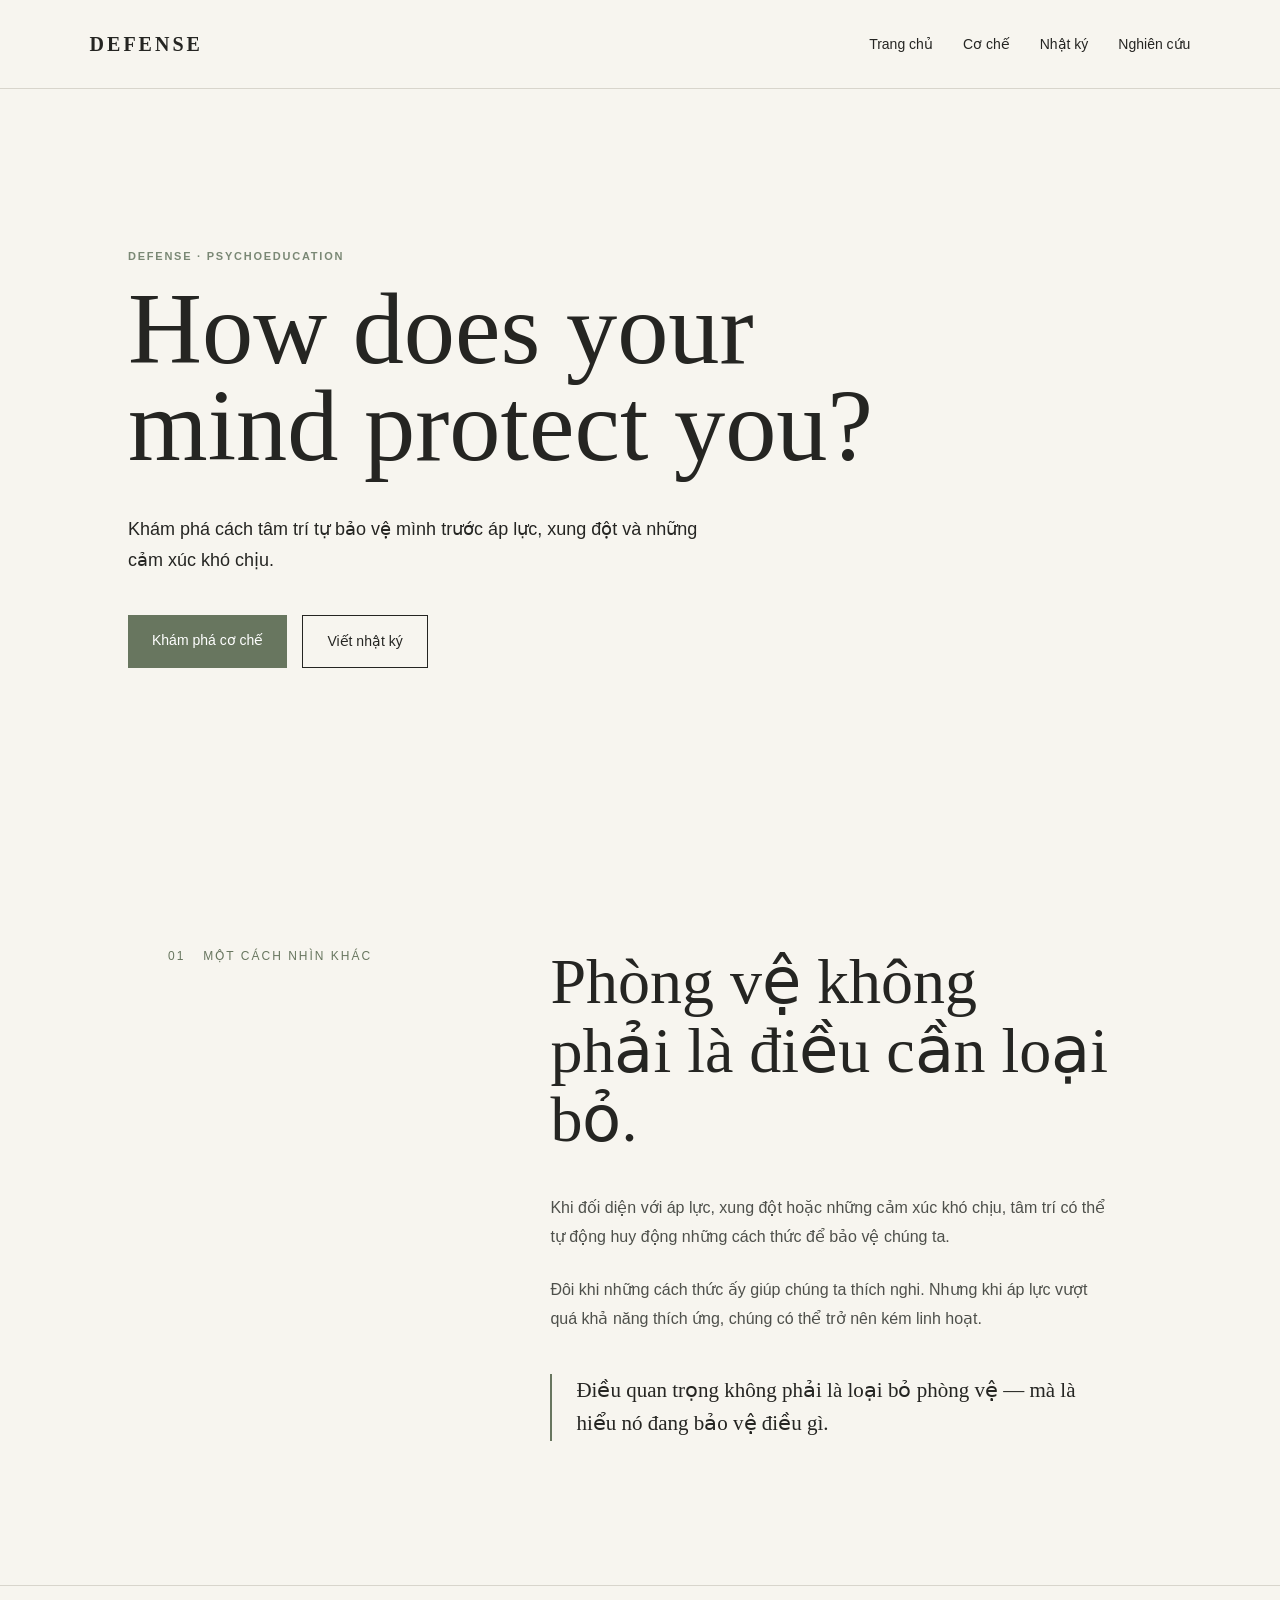
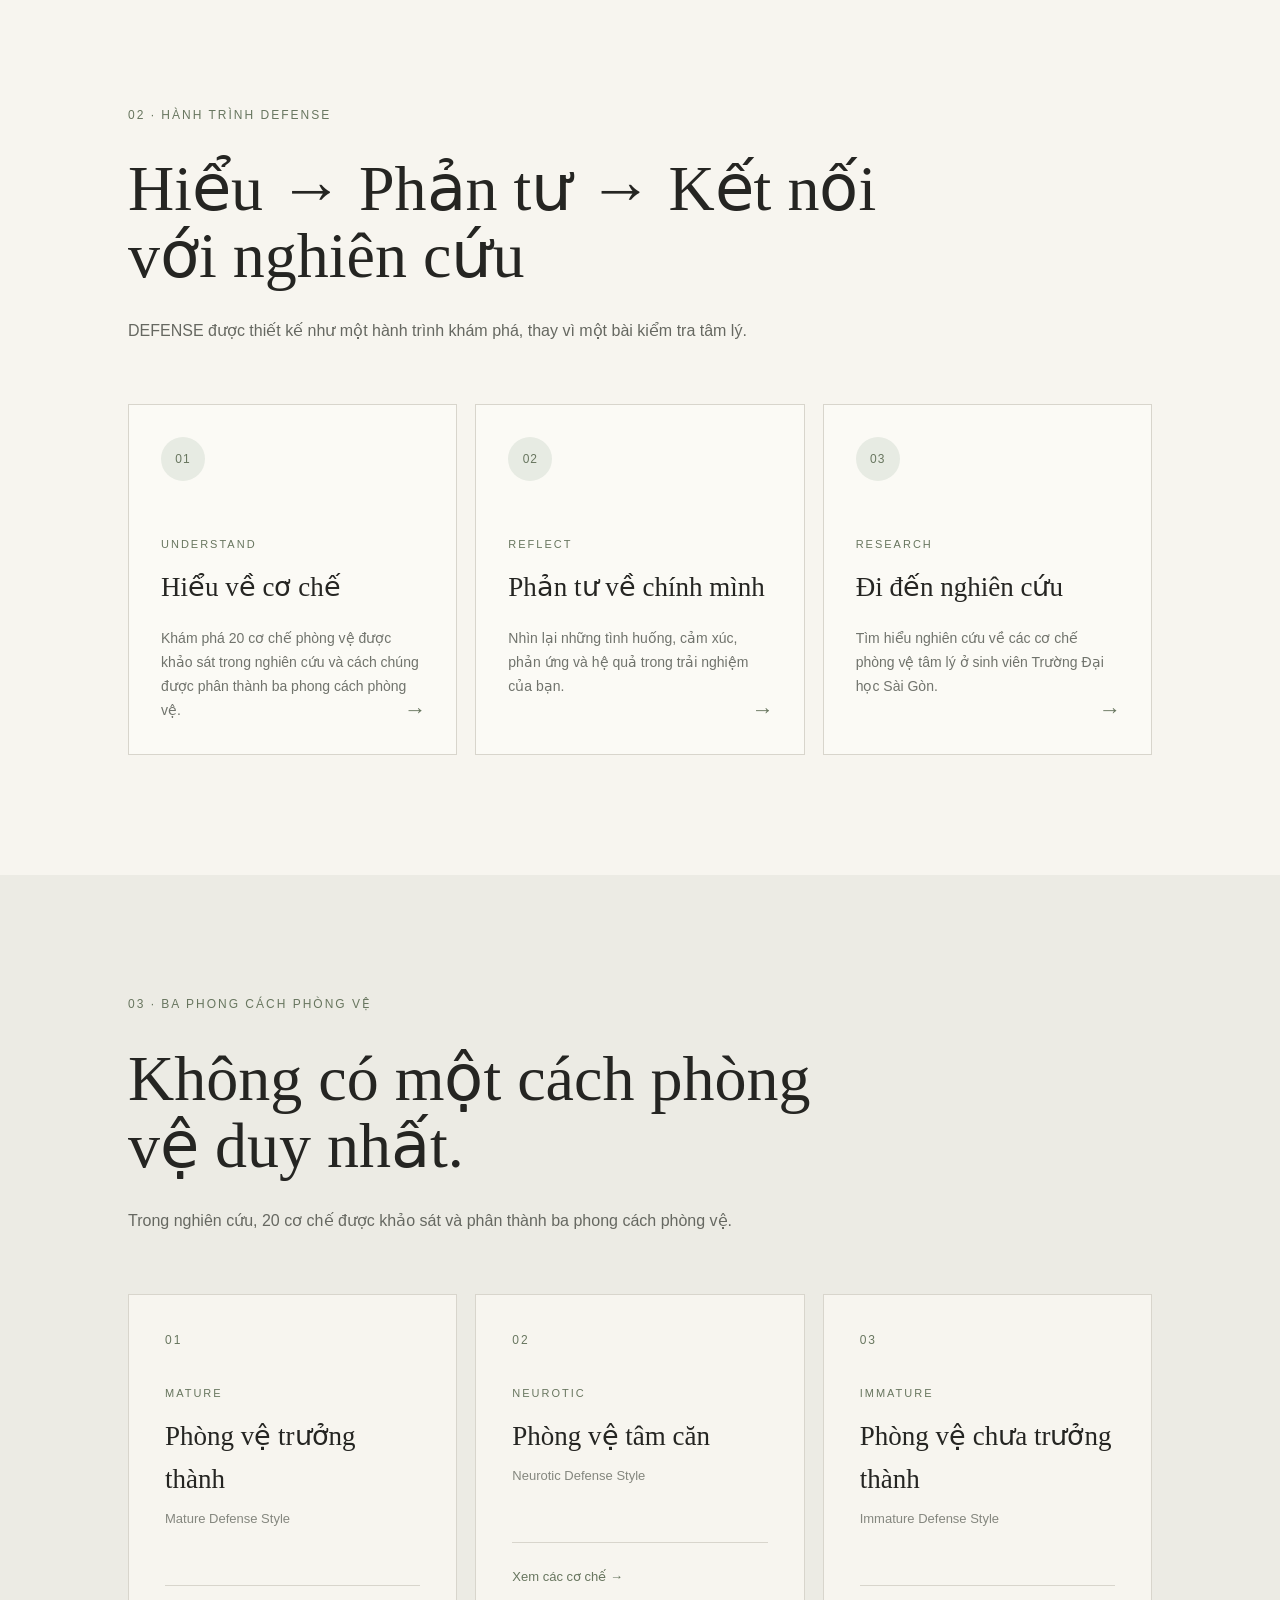
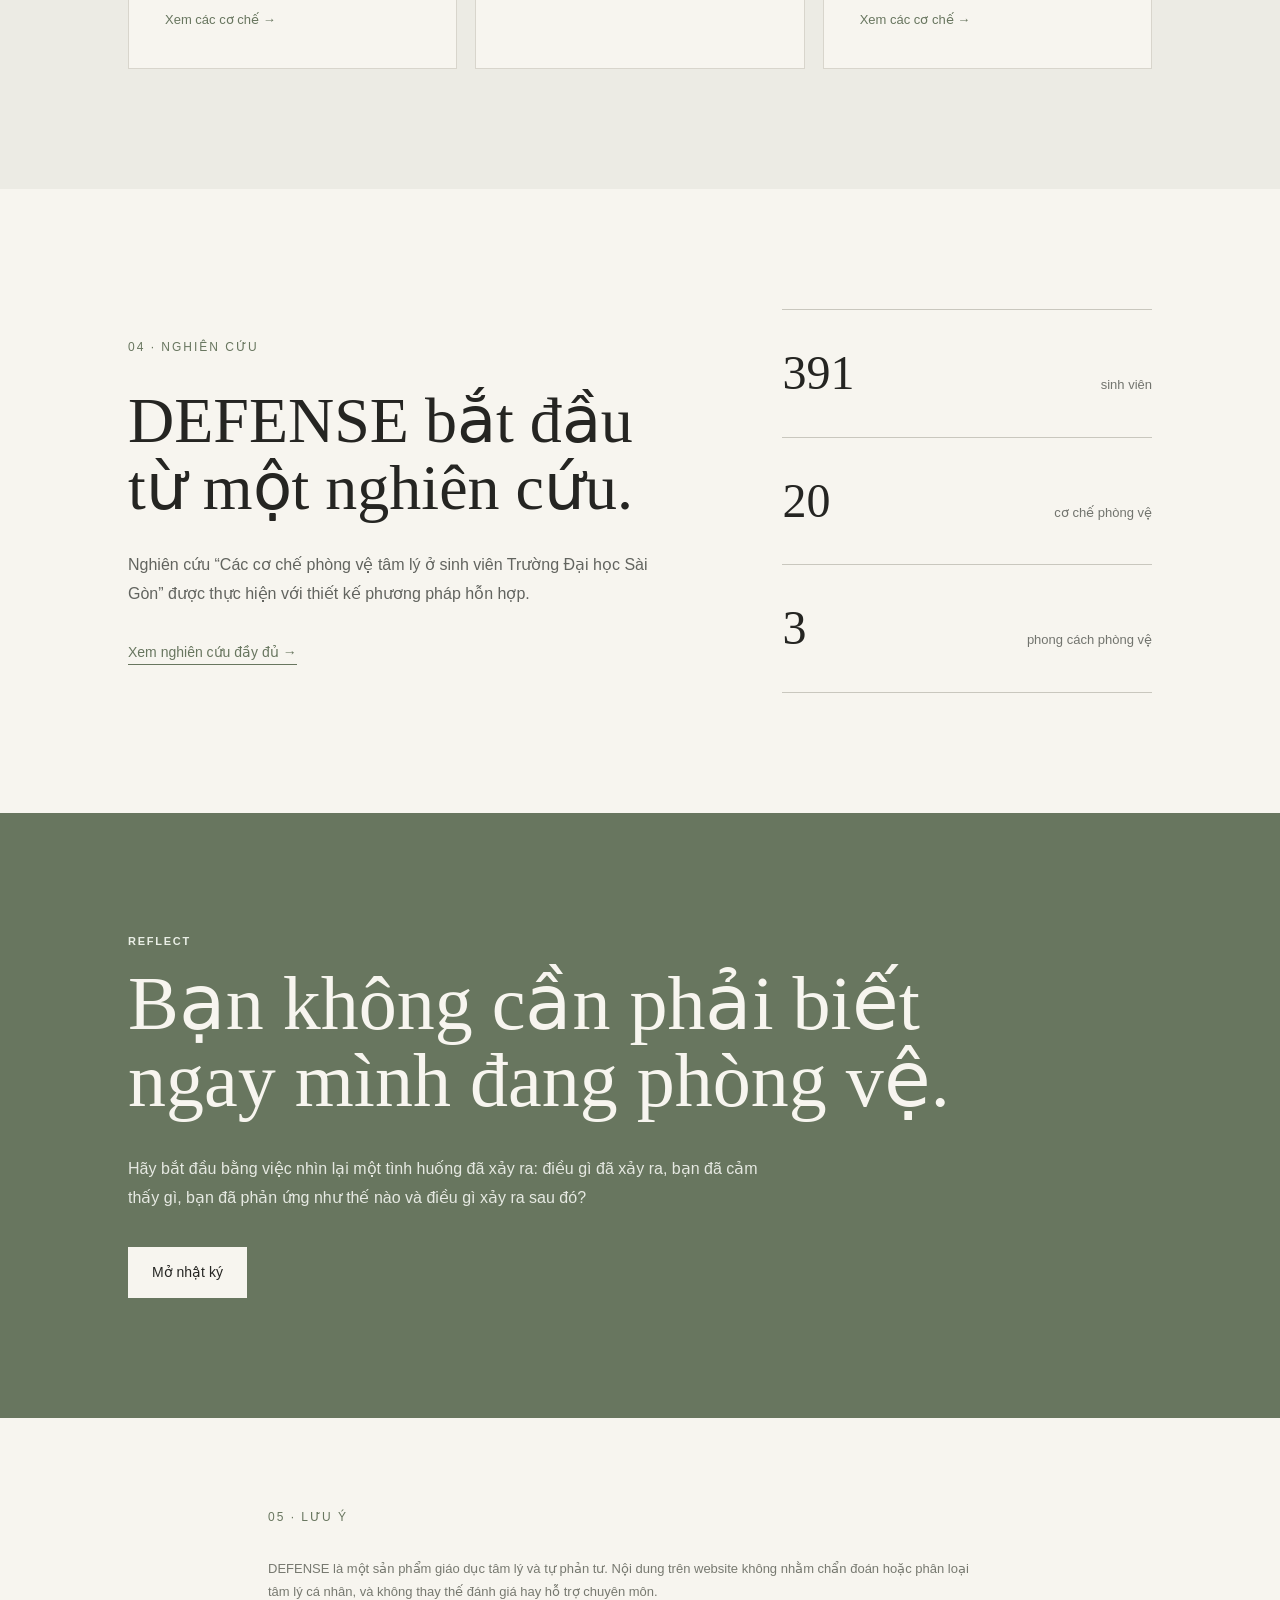
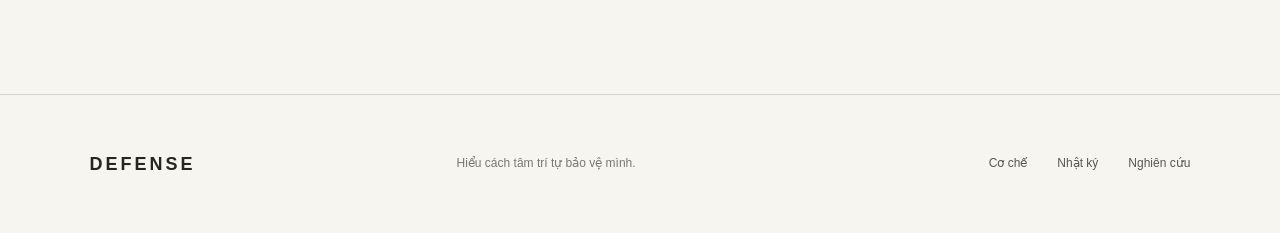
==== index.html @ facf43c4 "Add files via upload" ====
<!DOCTYPE html>
<html lang="vi">

<head>
    <meta charset="UTF-8">

    <meta name="viewport"
          content="width=device-width, initial-scale=1.0">

    <title>DEFENSE — Hiểu cách tâm trí tự bảo vệ mình</title>

    <link rel="stylesheet"
          href="css/style.css">
</head>


<body>


    <!-- =========================================
         HEADER
    ========================================== -->

    <header>

        <div class="logo">
            DEFENSE
        </div>

        <nav>

            <a href="index.html">
                Trang chủ
            </a>

            <a href="mechanisms.html">
                Cơ chế
            </a>

            <a href="journal.html">
                Nhật ký
            </a>

            <a href="research.html">
                Nghiên cứu
            </a>

        </nav>

    </header>



    <!-- =========================================
         MAIN
    ========================================== -->

    <main>


        <!-- =====================================
             HERO
        ====================================== -->

        <section class="hero home-hero">

            <p class="eyebrow">
                DEFENSE · PSYCHOEDUCATION
            </p>


            <h1>
                How does your<br>
                mind protect you?
            </h1>


            <p class="subtitle">

                Khám phá cách tâm trí tự bảo vệ mình
                trước áp lực, xung đột và những cảm xúc
                khó chịu.

            </p>


            <div class="buttons">

                <a href="mechanisms.html"
                   class="button">

                    Khám phá cơ chế

                </a>


                <a href="journal.html"
                   class="button secondary">

                    Viết nhật ký

                </a>

            </div>

        </section>



        <!-- =====================================
             INTRODUCTION
        ====================================== -->

        <section class="home-introduction">

            <div class="home-introduction-label">

                <span>
                    01
                </span>

                <p>
                    MỘT CÁCH NHÌN KHÁC
                </p>

            </div>


            <div class="home-introduction-content">

                <h2>
                    Phòng vệ không phải
                    là điều cần loại bỏ.
                </h2>


                <p>

                    Khi đối diện với áp lực, xung đột
                    hoặc những cảm xúc khó chịu, tâm trí
                    có thể tự động huy động những cách
                    thức để bảo vệ chúng ta.

                </p>


                <p>

                    Đôi khi những cách thức ấy giúp chúng
                    ta thích nghi. Nhưng khi áp lực vượt
                    quá khả năng thích ứng, chúng có thể
                    trở nên kém linh hoạt.

                </p>


                <p class="home-highlight">

                    Điều quan trọng không phải là
                    loại bỏ phòng vệ — mà là hiểu
                    nó đang bảo vệ điều gì.

                </p>

            </div>

        </section>



        <!-- =====================================
             THREE STEPS
        ====================================== -->

        <section class="home-path">

            <div class="home-section-heading">

                <p class="section-number">
                    02 · HÀNH TRÌNH DEFENSE
                </p>

                <h2>
                    Hiểu → Phản tư → Kết nối
                    với nghiên cứu
                </h2>

                <p>
                    DEFENSE được thiết kế như một hành trình
                    khám phá, thay vì một bài kiểm tra tâm lý.
                </p>

            </div>



            <div class="home-path-grid">


                <!-- STEP 01 -->

                <a href="mechanisms.html"
                   class="home-path-card">

                    <div class="home-path-number">
                        01
                    </div>

                    <div class="home-path-content">

                        <p class="home-path-label">
                            UNDERSTAND
                        </p>

                        <h3>
                            Hiểu về cơ chế
                        </h3>

                        <p>

                            Khám phá 20 cơ chế phòng vệ
                            được khảo sát trong nghiên cứu
                            và cách chúng được phân thành
                            ba phong cách phòng vệ.

                        </p>

                    </div>

                    <span class="home-path-arrow">
                        →
                    </span>

                </a>



                <!-- STEP 02 -->

                <a href="journal.html"
                   class="home-path-card">

                    <div class="home-path-number">
                        02
                    </div>

                    <div class="home-path-content">

                        <p class="home-path-label">
                            REFLECT
                        </p>

                        <h3>
                            Phản tư về chính mình
                        </h3>

                        <p>

                            Nhìn lại những tình huống,
                            cảm xúc, phản ứng và hệ quả
                            trong trải nghiệm của bạn.

                        </p>

                    </div>

                    <span class="home-path-arrow">
                        →
                    </span>

                </a>



                <!-- STEP 03 -->

                <a href="research.html"
                   class="home-path-card">

                    <div class="home-path-number">
                        03
                    </div>

                    <div class="home-path-content">

                        <p class="home-path-label">
                            RESEARCH
                        </p>

                        <h3>
                            Đi đến nghiên cứu
                        </h3>

                        <p>

                            Tìm hiểu nghiên cứu về các cơ chế
                            phòng vệ tâm lý ở sinh viên
                            Trường Đại học Sài Gòn.

                        </p>

                    </div>

                    <span class="home-path-arrow">
                        →
                    </span>

                </a>


            </div>

        </section>



        <!-- =====================================
             DEFENSE STYLES
        ====================================== -->

        <section class="home-styles">

            <div class="home-section-heading">

                <p class="section-number">
                    03 · BA PHONG CÁCH PHÒNG VỆ
                </p>

                <h2>
                    Không có một cách
                    phòng vệ duy nhất.
                </h2>

                <p>

                    Trong nghiên cứu, 20 cơ chế được
                    khảo sát và phân thành ba phong cách
                    phòng vệ.

                </p>

            </div>



            <div class="home-style-grid">


                <!-- MATURE -->

                <a href="mechanisms.html"
                   class="home-style-card">

                    <span class="home-style-number">
                        01
                    </span>

                    <p class="home-style-label">
                        MATURE
                    </p>

                    <h3>
                        Phòng vệ trưởng thành
                    </h3>

                    <p>
                        Mature Defense Style
                    </p>

                    <div class="home-style-line"></div>

                    <span class="home-style-link">
                        Xem các cơ chế →
                    </span>

                </a>



                <!-- NEUROTIC -->

                <a href="mechanisms.html"
                   class="home-style-card">

                    <span class="home-style-number">
                        02
                    </span>

                    <p class="home-style-label">
                        NEUROTIC
                    </p>

                    <h3>
                        Phòng vệ tâm căn
                    </h3>

                    <p>
                        Neurotic Defense Style
                    </p>

                    <div class="home-style-line"></div>

                    <span class="home-style-link">
                        Xem các cơ chế →
                    </span>

                </a>



                <!-- IMMATURE -->

                <a href="mechanisms.html"
                   class="home-style-card">

                    <span class="home-style-number">
                        03
                    </span>

                    <p class="home-style-label">
                        IMMATURE
                    </p>

                    <h3>
                        Phòng vệ chưa trưởng thành
                    </h3>

                    <p>
                        Immature Defense Style
                    </p>

                    <div class="home-style-line"></div>

                    <span class="home-style-link">
                        Xem các cơ chế →
                    </span>

                </a>


            </div>

        </section>



        <!-- =====================================
             RESEARCH PREVIEW
        ====================================== -->

        <section class="home-research">

            <div class="home-research-text">

                <p class="section-number">
                    04 · NGHIÊN CỨU
                </p>

                <h2>
                    DEFENSE bắt đầu
                    từ một nghiên cứu.
                </h2>

                <p>

                    Nghiên cứu “Các cơ chế phòng vệ tâm lý
                    ở sinh viên Trường Đại học Sài Gòn”
                    được thực hiện với thiết kế phương pháp
                    hỗn hợp.

                </p>


                <a href="research.html"
                   class="text-link">

                    Xem nghiên cứu đầy đủ →

                </a>

            </div>



            <div class="home-research-data">

                <div class="home-research-item">

                    <strong>
                        391
                    </strong>

                    <span>
                        sinh viên
                    </span>

                </div>


                <div class="home-research-item">

                    <strong>
                        20
                    </strong>

                    <span>
                        cơ chế phòng vệ
                    </span>

                </div>


                <div class="home-research-item">

                    <strong>
                        3
                    </strong>

                    <span>
                        phong cách phòng vệ
                    </span>

                </div>

            </div>

        </section>



        <!-- =====================================
             JOURNAL CTA
        ====================================== -->

        <section class="home-journal">

            <div class="home-journal-inner">

                <p class="eyebrow">
                    REFLECT
                </p>


                <h2>
                    Bạn không cần phải
                    biết ngay mình đang phòng vệ.
                </h2>


                <p>

                    Hãy bắt đầu bằng việc nhìn lại
                    một tình huống đã xảy ra:
                    điều gì đã xảy ra, bạn đã cảm thấy gì,
                    bạn đã phản ứng như thế nào và
                    điều gì xảy ra sau đó?

                </p>


                <a href="journal.html"
                   class="button">

                    Mở nhật ký

                </a>

            </div>

        </section>



        <!-- =====================================
             SCIENTIFIC NOTE
        ====================================== -->

        <section class="home-note">

            <p class="section-number">
                05 · LƯU Ý
            </p>


            <p>

                DEFENSE là một sản phẩm giáo dục tâm lý
                và tự phản tư. Nội dung trên website không
                nhằm chẩn đoán hoặc phân loại tâm lý cá nhân,
                và không thay thế đánh giá hay hỗ trợ chuyên môn.

            </p>

        </section>


    </main>



    <!-- =========================================
         FOOTER
    ========================================== -->

    <footer>

        <div class="footer-logo">
            DEFENSE
        </div>


        <p>
            Hiểu cách tâm trí tự bảo vệ mình.
        </p>


        <nav>

            <a href="mechanisms.html">
                Cơ chế
            </a>

            <a href="journal.html">
                Nhật ký
            </a>

            <a href="research.html">
                Nghiên cứu
            </a>

        </nav>

    </footer>



</body>

</html>
---- css/style.css ----
* {
    box-sizing: border-box;
    margin: 0;
    padding: 0;
}

body {
    background: #f7f5ef;
    color: #252522;
    font-family: Georgia, "Times New Roman", serif;
    line-height: 1.6;
}

header {
    display: flex;
    justify-content: space-between;
    align-items: center;

    padding: 28px 7%;

    border-bottom: 1px solid #d8d5cc;
}

.logo {
    font-size: 20px;
    font-weight: bold;
    letter-spacing: 3px;
}

nav {
    display: flex;
    gap: 30px;
}

nav a {
    color: #252522;
    text-decoration: none;
    font-family: Arial, sans-serif;
    font-size: 14px;
}

nav a:hover {
    opacity: 0.6;
}

.hero {
    min-height: 80vh;

    display: flex;
    flex-direction: column;
    justify-content: center;

    padding: 80px 10%;
}

.eyebrow {
    font-family: Arial, sans-serif;
    font-size: 12px;
    letter-spacing: 3px;

    margin-bottom: 30px;

    color: #68765f;
}

h1 {
    font-size: clamp(55px, 8vw, 110px);
    line-height: 0.95;
    font-weight: 400;

    max-width: 1000px;
}

.subtitle {
    margin-top: 40px;

    max-width: 600px;

    font-family: Arial, sans-serif;
    font-size: 18px;
    line-height: 1.7;
}

.buttons {
    display: flex;
    gap: 15px;
    margin-top: 40px;
}

.button {
    display: inline-block;

    padding: 14px 24px;

    background: #68765f;
    color: white;

    text-decoration: none;

    font-family: Arial, sans-serif;
    font-size: 14px;
}

.button.secondary {
    background: transparent;
    color: #252522;

    border: 1px solid #252522;
}

.introduction {
    padding: 120px 10%;
    max-width: 900px;
}

.section-number {
    font-family: Arial, sans-serif;
    font-size: 12px;
    letter-spacing: 2px;

    color: #68765f;

    margin-bottom: 30px;
}

h2 {
    font-size: 50px;
    line-height: 1.1;
    font-weight: 400;

    margin-bottom: 30px;
}

.introduction p:not(.section-number) {
    font-family: Arial, sans-serif;
    font-size: 17px;

    max-width: 650px;

    margin-bottom: 20px;
}

footer {
    padding: 40px 10%;

    border-top: 1px solid #d8d5cc;

    font-family: Arial, sans-serif;
    font-size: 13px;
}
/* =========================================
   MECHANISMS PAGE
   ========================================= */


.page-hero {

    padding: 140px 10% 100px;

    max-width: 1100px;

}


.page-intro {

    margin-top: 40px;

    max-width: 650px;

    font-family: Arial, sans-serif;

    font-size: 18px;

    line-height: 1.7;

}


.content-section {

    padding: 100px 10%;

    border-top: 1px solid #d8d5cc;

    max-width: 1200px;

}


.content-section h2 {

    max-width: 850px;

    margin-bottom: 35px;

}


.content-section > p:not(.section-number) {

    max-width: 700px;

    font-family: Arial, sans-serif;

    font-size: 17px;

    line-height: 1.8;

    margin-bottom: 20px;

}


/* THREE STYLES */

.style-grid {

    display: grid;

    grid-template-columns:
        repeat(3, 1fr);

    gap: 20px;

    margin-top: 50px;

}


.style-card {

    border: 1px solid #d0cdc4;

    padding: 35px;

    min-height: 330px;

    display: flex;

    flex-direction: column;

}


.style-card > span {

    font-family: Arial, sans-serif;

    font-size: 12px;

    letter-spacing: 2px;

    color: #68765f;

}


.style-card h3 {

    font-size: 32px;

    font-weight: 400;

    margin-top: 50px;

    margin-bottom: 20px;

}


.style-card p {

    font-family: Arial, sans-serif;

    font-size: 15px;

    line-height: 1.7;

}


.style-card a {

    margin-top: auto;

    padding-top: 30px;

    color: #252522;

    text-decoration: none;

    font-family: Arial, sans-serif;

    font-size: 14px;

}


/* MECHANISM GRID */

.mechanism-intro {

    margin-bottom: 50px;

}


.mechanism-grid {

    display: grid;

    grid-template-columns:
        repeat(2, 1fr);

    border-top: 1px solid #d0cdc4;

}


.mechanism-card {

    min-height: 180px;

    padding: 30px;

    border-bottom: 1px solid #d0cdc4;

    display: flex;

    flex-direction: column;

    justify-content: space-between;

    position: relative;

    transition: background 0.2s ease;

}


.mechanism-card:nth-child(odd) {

    border-right: 1px solid #d0cdc4;

}


.mechanism-card:hover {

    background: #eeece5;

}


.mechanism-number {

    font-family: Arial, sans-serif;

    font-size: 12px;

    letter-spacing: 2px;

    color: #68765f;

}


.mechanism-card h3 {

    font-size: 27px;

    font-weight: 400;

    margin-top: 35px;

}


.mechanism-arrow {

    position: absolute;

    right: 30px;

    bottom: 30px;

    font-family: Arial, sans-serif;

    font-size: 20px;

}


/* MOBILE */

@media (max-width: 700px) {

    .style-grid {

        grid-template-columns: 1fr;

    }


    .mechanism-grid {

        grid-template-columns: 1fr;

    }


    .mechanism-card:nth-child(odd) {

        border-right: none;

    }


    .page-hero {

        padding: 100px 7% 70px;

    }


    .content-section {

        padding: 70px 7%;

    }

}
/* =========================================
   MECHANISMS — UPDATED
   ========================================= */


/* PAGE HERO */

.page-hero {

    padding: 140px 10% 100px;

    max-width: 1100px;

}


.page-intro {

    margin-top: 40px;

    max-width: 650px;

    font-family: Arial, sans-serif;

    font-size: 18px;

    line-height: 1.7;

}


/* CONTENT */

.content-section {

    padding: 100px 10%;

    border-top: 1px solid #d8d5cc;

    max-width: 1400px;

}


.content-section h2 {

    max-width: 900px;

    margin-bottom: 35px;

}


.content-section > p:not(.section-number) {

    max-width: 700px;

    font-family: Arial, sans-serif;

    font-size: 17px;

    line-height: 1.8;

    margin-bottom: 20px;

}


.content-section strong {

    font-weight: 600;

}


/* THREE STYLES */

.style-grid {

    display: grid;

    grid-template-columns:
        repeat(3, 1fr);

    gap: 20px;

    margin-top: 60px;

}


.style-card {

    border: 1px solid #d0cdc4;

    padding: 35px;

    min-height: 520px;

    display: flex;

    flex-direction: column;

}


.style-number {

    font-family: Arial, sans-serif;

    font-size: 12px;

    letter-spacing: 2px;

    color: #68765f;

}


.style-label {

    font-family: Arial, sans-serif !important;

    font-size: 11px !important;

    letter-spacing: 2px;

    color: #68765f;

    margin-top: 30px;

    margin-bottom: 0 !important;

}


.style-card h3 {

    font-size: 32px;

    line-height: 1.15;

    font-weight: 400;

    margin-top: 15px;

    margin-bottom: 10px;

}


.style-description {

    font-family: Arial, sans-serif !important;

    font-size: 14px !important;

    color: #77736b;

    margin-bottom: 30px !important;

}


.mechanism-list {

    display: flex;

    flex-direction: column;

    gap: 0;

    margin-top: auto;

}


.mechanism-list span {

    border-top: 1px solid #dedbd3;

    padding: 13px 0;

    font-family: Arial, sans-serif;

    font-size: 13px;

    line-height: 1.5;

}


/* MECHANISM GROUPS */

.mechanism-intro {

    margin-bottom: 50px;

}


.mechanism-grid {

    display: flex;

    flex-direction: column;

    gap: 80px;

}


.mechanism-group {

    border-top: 1px solid #252522;

}


.mechanism-group-header {

    padding: 30px 0;

    display: flex;

    align-items: baseline;

    gap: 25px;

}


.mechanism-group-header span {

    font-family: Arial, sans-serif;

    font-size: 11px;

    letter-spacing: 2px;

    color: #68765f;

}


.mechanism-group-header h3 {

    font-size: 34px;

    font-weight: 400;

}


/* MECHANISM CARDS */

.mechanism-card {

    min-height: 105px;

    border-top: 1px solid #d0cdc4;

    display: grid;

    grid-template-columns: 70px 1fr 40px;

    align-items: center;

    text-decoration: none;

    color: #252522;

    padding: 20px 15px;

    transition:
        background 0.2s ease,
        padding 0.2s ease;

}


.mechanism-card:hover {

    background: #eeece5;

    padding-left: 25px;

}


.mechanism-card > span {

    font-family: Arial, sans-serif;

    font-size: 11px;

    letter-spacing: 1px;

    color: #68765f;

}


.mechanism-card h4 {

    font-size: 24px;

    font-weight: 400;

    margin: 0;

}


.mechanism-card p {

    font-family: Arial, sans-serif;

    font-size: 13px;

    color: #77736b;

    margin-top: 4px;

}


.mechanism-card strong {

    font-family: Arial, sans-serif;

    font-size: 18px;

    font-weight: 400;

    text-align: right;

}


/* RESEARCH NOTE */

.research-note {

    padding: 110px 10%;

    background: #eeece5;

}


.research-stat-grid {

    display: grid;

    grid-template-columns:
        repeat(3, 1fr);

    gap: 1px;

    margin: 60px 0;

    background: #cfcac0;

    border: 1px solid #cfcac0;

}


.research-stat-grid div {

    background: #eeece5;

    padding: 40px;

    display: flex;

    flex-direction: column;

    gap: 12px;

}


.research-stat-grid strong {

    font-size: 55px;

    font-weight: 400;

}


.research-stat-grid span {

    font-family: Arial, sans-serif;

    font-size: 14px;

    line-height: 1.5;

}


.research-note-text {

    max-width: 650px;

    font-family: Arial, sans-serif;

    font-size: 16px;

    line-height: 1.7;

    margin-bottom: 35px;

}


/* MOBILE */

@media (max-width: 800px) {


    .style-grid {

        grid-template-columns: 1fr;

    }


    .style-card {

        min-height: auto;

    }


    .research-stat-grid {

        grid-template-columns: 1fr;

    }


    .mechanism-card {

        grid-template-columns:
            45px 1fr 30px;

    }


    .mechanism-card h4 {

        font-size: 20px;

    }


    .mechanism-group-header {

        flex-direction: column;

        gap: 5px;

    }


    .page-hero {

        padding:
            100px 7% 70px;

    }


    .content-section {

        padding:
            70px 7%;

    }


    .research-note {

        padding:
            80px 7%;

    }

}
/* =========================================
   MECHANISM DETAIL PAGE
   ========================================= */


.mechanism-hero {

    padding:
        100px 10% 110px;

    border-bottom:
        1px solid #d0cdc4;

}


.back-link {

    display: inline-block;

    margin-bottom: 90px;

    font-family: Arial, sans-serif;

    font-size: 13px;

    color: #252522;

    text-decoration: none;

}


.mechanism-hero h1 {

    font-size: 90px;

    font-weight: 400;

    margin:
        30px 0 10px;

}


.mechanism-en {

    font-family: Arial, sans-serif;

    font-size: 18px;

    color: #77736b;

}


.mechanism-section {

    padding:
        110px 10%;

    border-bottom:
        1px solid #d0cdc4;

}


.mechanism-section h2 {

    max-width: 900px;

    font-size: 38px;

    font-weight: 400;

    line-height: 1.35;

}


/* RESEARCH */

.mechanism-research {

    padding:
        100px 10%;

    background:
        #eeece5;

}


.mechanism-stat-grid {

    display: grid;

    grid-template-columns:
        repeat(3, 1fr);

    gap: 1px;

    background:
        #cfcac0;

    border:
        1px solid #cfcac0;

    margin:
        60px 0 30px;

}


.mechanism-stat-grid div {

    padding: 40px;

    background:
        #eeece5;

}


.mechanism-stat-grid strong {

    display: block;

    font-size: 55px;

    font-weight: 400;

    margin-bottom: 15px;

}


.mechanism-stat-grid span {

    font-family: Arial, sans-serif;

    font-size: 13px;

}


.research-source {

    font-family: Arial, sans-serif;

    font-size: 14px;

    line-height: 1.7;

    max-width: 600px;

}


/* REFLECTION */

.reflection-section {

    padding:
        120px 10%;

    max-width: 1000px;

}


.reflection-section h2 {

    font-size: 42px;

    font-weight: 400;

    line-height: 1.3;

    margin-bottom: 70px;

}


.reflection-question {

    margin-bottom: 55px;

}


.reflection-question p {

    font-family: Arial, sans-serif;

    font-size: 18px;

    line-height: 1.7;

    max-width: 750px;

}


.reflection-question textarea {

    width: 100%;

    min-height: 160px;

    margin-top: 20px;

    padding: 20px;

    border:
        1px solid #c9c6bd;

    background:
        #faf9f5;

    font-family: Arial, sans-serif;

    font-size: 15px;

    line-height: 1.7;

    resize: vertical;

    box-sizing: border-box;

}


.reflection-question textarea:focus {

    outline: none;

    border-color:
        #68765f;

}


.save-message {

    font-family: Arial, sans-serif;

    font-size: 14px;

    margin-top: 20px;

    color:
        #68765f;

}


/* NOTE */

.mechanism-note {

    padding:
        70px 10%;

    border-top:
        1px solid #d0cdc4;

    background:
        #f3f1eb;

}


.mechanism-note p:last-child {

    max-width: 650px;

    font-family: Arial, sans-serif;

    font-size: 14px;

    line-height: 1.7;

}


/* MOBILE */

@media (max-width: 700px) {

    .mechanism-hero {

        padding:
            70px 7% 80px;

    }


    .mechanism-hero h1 {

        font-size: 55px;

    }


    .mechanism-section,
    .mechanism-research,
    .reflection-section {

        padding:
            75px 7%;

    }


    .mechanism-section h2,
    .reflection-section h2 {

        font-size: 30px;

    }


    .mechanism-stat-grid {

        grid-template-columns: 1fr;

    }

}
/* ================================
   DYNAMIC MECHANISM CARDS
   ================================ */

.mechanism-list-cards {
    display: flex;
    flex-direction: column;
    gap: 0;
}


.mechanism-list-cards .mechanism-card {
    display: grid;
    grid-template-columns: 70px 1fr 40px;
    align-items: center;

    padding: 24px 0;

    border-top: 1px solid rgba(30, 30, 30, 0.15);

    text-decoration: none;

    color: inherit;

    transition:
        padding-left 0.2s ease,
        opacity 0.2s ease;
}


.mechanism-list-cards .mechanism-card:last-child {
    border-bottom: 1px solid rgba(30, 30, 30, 0.15);
}


.mechanism-list-cards .mechanism-card:hover {
    padding-left: 12px;
}


.mechanism-card-number {
    font-family: sans-serif;
    font-size: 13px;
    letter-spacing: 0.08em;
    opacity: 0.55;
}


.mechanism-card-content h3 {
    margin: 0 0 5px 0;

    font-family: Georgia, serif;

    font-size: 25px;

    font-weight: 400;
}


.mechanism-card-content p {
    margin: 0;

    font-family: sans-serif;

    font-size: 14px;

    opacity: 0.6;
}


.mechanism-list-cards .mechanism-card strong {
    font-size: 20px;

    font-weight: 400;

    text-align: right;
}
/* =====================================================
   DEFENSE — JOURNAL
   ===================================================== */


/* ================= JOURNAL PAGE ================= */

.journal-page {
    max-width: 1100px;
    margin: 0 auto;
    padding: 0 24px 80px;
}


/* ================= HERO ================= */

.journal-hero {
    padding: 90px 0 70px;
}

.journal-hero-content {
    max-width: 760px;
}

.journal-hero h1 {
    margin: 0 0 20px;
    font-size: clamp(42px, 6vw, 72px);
    line-height: 1.05;
    font-weight: 500;
    letter-spacing: -0.04em;
}

.journal-intro {
    max-width: 650px;
    margin: 0;
    font-size: 19px;
    line-height: 1.8;
    color: #6f786d;
}


/* ================= PRIVACY ================= */

.journal-privacy {
    display: flex;
    gap: 18px;
    align-items: flex-start;

    margin-bottom: 80px;
    padding: 24px 28px;

    border: 1px solid #dfe5dc;
    border-radius: 18px;

    background: #f8faf6;
}

.privacy-icon {
    font-size: 20px;
    line-height: 1.4;
}

.journal-privacy h3 {
    margin: 0 0 8px;

    font-size: 17px;
    font-weight: 600;
}

.journal-privacy p {
    margin: 0;

    font-size: 14px;
    line-height: 1.7;
    color: #697267;
}

.journal-privacy .privacy-note {
    margin-top: 6px;
    color: #899187;
}


/* ================= SECTION ================= */

.journal-section {
    margin-bottom: 100px;
}

.section-heading {
    max-width: 700px;
    margin-bottom: 45px;
}

.section-heading h2 {
    margin: 0 0 16px;

    font-size: 38px;
    line-height: 1.2;
    font-weight: 500;
    letter-spacing: -0.025em;
}

.section-heading > p:last-child {
    margin: 0;

    font-size: 16px;
    line-height: 1.8;
    color: #737c70;
}


/* ================= EYEBROW ================= */

.eyebrow {
    margin: 0 0 14px;

    font-size: 11px;
    font-weight: 600;

    letter-spacing: 0.16em;
    text-transform: uppercase;

    color: #7a8875;
}


/* ================= FORM ================= */

.journal-form {
    display: flex;
    flex-direction: column;
    gap: 20px;
}


/* ================= TITLE ================= */

.form-group {
    margin-bottom: 10px;
}

.form-group label {
    display: block;

    margin-bottom: 9px;

    font-size: 14px;
    font-weight: 600;
}

.form-group input {
    width: 100%;
    box-sizing: border-box;

    padding: 15px 17px;

    border: 1px solid #dfe5dc;
    border-radius: 12px;

    background: #ffffff;

    font-family: inherit;
    font-size: 15px;

    outline: none;

    transition: 0.2s ease;
}

.form-group input:focus {
    border-color: #aab8a4;
    box-shadow: 0 0 0 3px rgba(130, 145, 124, 0.08);
}


/* ================= REFLECTION CARD ================= */

.reflection-card {
    display: flex;
    gap: 22px;

    padding: 28px;

    border: 1px solid #dfe5dc;
    border-radius: 18px;

    background: #fbfcf9;

    transition: 0.2s ease;
}

.reflection-card:focus-within {
    border-color: #b9c4b4;
    box-shadow: 0 8px 25px rgba(40, 50, 40, 0.04);
}

.reflection-number {
    width: 38px;
    height: 38px;

    flex: 0 0 auto;

    display: flex;
    align-items: center;
    justify-content: center;

    border-radius: 50%;

    background: #e8eee5;

    color: #687564;

    font-size: 12px;
    letter-spacing: 0.05em;
}

.reflection-content {
    flex: 1;
}

.reflection-content label {
    display: block;

    margin-bottom: 4px;

    font-size: 18px;
    font-weight: 600;
}

.reflection-description {
    margin: 0 0 17px;

    font-size: 14px;
    line-height: 1.6;

    color: #7b8378;
}

.reflection-content textarea {
    width: 100%;
    min-height: 125px;

    box-sizing: border-box;

    resize: vertical;

    padding: 15px 16px;

    border: 1px solid #dfe5dc;
    border-radius: 12px;

    background: #ffffff;

    font-family: inherit;
    font-size: 15px;
    line-height: 1.7;

    outline: none;

    transition: 0.2s ease;
}

.reflection-content textarea:focus {
    border-color: #aab8a4;
    box-shadow: 0 0 0 3px rgba(130, 145, 124, 0.08);
}

.reflection-content textarea::placeholder,
.form-group input::placeholder {
    color: #a2a9a0;
}


/* ================= ACTIONS ================= */

.journal-actions {
    display: flex;
    gap: 12px;

    margin-top: 12px;
}

.primary-button,
.secondary-button {
    border: none;
    border-radius: 10px;

    padding: 13px 20px;

    font-family: inherit;
    font-size: 14px;
    font-weight: 600;

    cursor: pointer;

    transition: 0.2s ease;
}

.primary-button {
    background: #5f6f5a;
    color: #ffffff;
}

.primary-button:hover {
    transform: translateY(-1px);
    opacity: 0.92;
}

.secondary-button {
    border: 1px solid #dfe5dc;
    background: #ffffff;
    color: #5f685d;
}

.secondary-button:hover {
    background: #f7f9f5;
}


/* ================= SAVED JOURNALS ================= */

.saved-journal-section {
    margin-bottom: 80px;
}

.journal-list {
    display: grid;
    grid-template-columns: repeat(2, minmax(0, 1fr));
    gap: 18px;
}


/* ================= JOURNAL CARD ================= */

.journal-entry-card {
    padding: 24px;

    border: 1px solid #dfe5dc;
    border-radius: 18px;

    background: #ffffff;

    transition: 0.25s ease;
}

.journal-entry-card:hover {
    transform: translateY(-3px);

    border-color: #b8c3b3;

    box-shadow:
        0 12px 30px
        rgba(40, 50, 40, 0.07);
}

.journal-entry-top {
    display: flex;
    align-items: flex-start;
    justify-content: space-between;

    gap: 15px;
}

.journal-entry-date {
    margin: 0 0 7px;

    font-size: 11px;
    letter-spacing: 0.08em;
    text-transform: uppercase;

    color: #899288;
}

.journal-entry-card h3 {
    margin: 0;

    font-size: 19px;
    line-height: 1.35;
    font-weight: 600;
}

.delete-journal-button {
    width: 30px;
    height: 30px;

    flex: 0 0 auto;

    border: none;
    border-radius: 50%;

    background: transparent;

    color: #9a9f98;

    font-size: 22px;
    line-height: 1;

    cursor: pointer;

    transition: 0.2s ease;
}

.delete-journal-button:hover {
    background: #f4f5f2;
    color: #8d6868;
}

.journal-entry-preview {
    margin-top: 20px;
}

.journal-entry-preview p {
    margin: 0;

    font-size: 14px;
    line-height: 1.75;

    color: #727a70;
}

.journal-entry-actions {
    margin-top: 20px;

    padding-top: 17px;

    border-top: 1px solid #edf0eb;
}

.view-journal-button {
    border: none;
    padding: 0;

    background: none;

    font-family: inherit;
    font-size: 13px;
    font-weight: 600;

    color: #687564;

    cursor: pointer;
}

.view-journal-button:hover {
    text-decoration: underline;
}


/* ================= EMPTY STATE ================= */

.empty-journal {
    padding: 55px 30px;

    text-align: center;

    border: 1px dashed #d5ddd1;
    border-radius: 18px;

    background: #fafbf9;
}

.empty-journal-icon {
    margin-bottom: 12px;

    font-size: 26px;

    color: #8b9887;
}

.empty-journal h3 {
    margin: 0 0 8px;

    font-size: 18px;
    font-weight: 600;
}

.empty-journal p {
    margin: 0;

    font-size: 14px;
    color: #7d857b;
}


/* ================= DISCLAIMER ================= */

.journal-disclaimer {
    max-width: 850px;

    margin: 0 auto;

    padding: 28px;

    border-radius: 18px;

    background: #f6f8f4;
}

.journal-disclaimer h3 {
    margin: 0 0 10px;

    font-size: 16px;
    font-weight: 600;
}

.journal-disclaimer p {
    margin: 0 0 8px;

    font-size: 13px;
    line-height: 1.75;

    color: #747c71;
}

.journal-disclaimer p:last-child {
    margin-bottom: 0;
}


/* ================= SAVE MESSAGE ================= */

.journal-save-message {
    position: fixed;

    left: 50%;
    bottom: 30px;

    transform:
        translate(-50%, 20px);

    opacity: 0;

    z-index: 1000;

    padding: 13px 20px;

    border: 1px solid #d9e1d5;
    border-radius: 12px;

    background: #f7faf5;

    box-shadow:
        0 10px 30px
        rgba(40, 50, 40, 0.12);

    font-size: 14px;
    color: #5d6b58;

    transition: 0.3s ease;
}

.journal-save-message.show {
    transform:
        translate(-50%, 0);

    opacity: 1;
}


/* ================= MODAL ================= */

.journal-modal {
    position: fixed;

    inset: 0;

    z-index: 2000;

    display: flex;
    align-items: center;
    justify-content: center;

    padding: 25px;

    box-sizing: border-box;
}

.journal-modal-overlay {
    position: absolute;

    inset: 0;

    background: rgba(30, 35, 30, 0.35);
}

.journal-modal-content {
    position: relative;

    z-index: 1;

    width: min(760px, 100%);
    max-height: 88vh;

    overflow-y: auto;

    padding: 38px;

    border-radius: 22px;

    background: #ffffff;

    box-shadow:
        0 25px 70px
        rgba(20, 30, 20, 0.18);
}

.journal-modal-close {
    position: absolute;

    top: 18px;
    right: 20px;

    width: 35px;
    height: 35px;

    border: none;
    border-radius: 50%;

    background: #f4f6f2;

    font-size: 22px;
    line-height: 1;

    color: #6f786c;

    cursor: pointer;
}

.journal-modal-date {
    margin: 0 0 8px;

    font-size: 12px;

    color: #899288;
}

.journal-modal-content > h2 {
    margin: 0 0 35px;

    font-size: 32px;
    line-height: 1.25;
    font-weight: 500;
}

.modal-reflection-section {
    display: grid;

    grid-template-columns: 40px 1fr;

    gap: 17px;

    padding: 22px 0;

    border-top: 1px solid #edf0eb;
}

.modal-reflection-number {
    width: 34px;
    height: 34px;

    display: flex;
    align-items: center;
    justify-content: center;

    border-radius: 50%;

    background: #e8eee5;

    color: #687564;

    font-size: 11px;
}

.modal-reflection-section h3 {
    margin: 0 0 8px;

    font-size: 16px;
    font-weight: 600;
}

.modal-reflection-section p {
    margin: 0;

    white-space: pre-wrap;

    font-size: 14px;
    line-height: 1.8;

    color: #687067;
}

.journal-modal-footer {
    display: flex;
    justify-content: flex-end;

    margin-top: 15px;
}


/* ================= RESPONSIVE ================= */

@media (max-width: 760px) {

    .journal-page {
        padding-left: 18px;
        padding-right: 18px;
    }

    .journal-hero {
        padding: 60px 0 50px;
    }

    .journal-hero h1 {
        font-size: 45px;
    }

    .journal-intro {
        font-size: 16px;
    }

    .journal-privacy {
        padding: 20px;
    }

    .section-heading h2 {
        font-size: 30px;
    }

    .reflection-card {
        gap: 15px;
        padding: 20px;
    }

    .reflection-number {
        width: 32px;
        height: 32px;
    }

    .reflection-content label {
        font-size: 17px;
    }

    .journal-actions {
        flex-direction: column;
    }

    .primary-button,
    .secondary-button {
        width: 100%;
    }

    .journal-list {
        grid-template-columns: 1fr;
    }

    .journal-modal {
        padding: 12px;
    }

    .journal-modal-content {
        padding: 28px 22px;
        max-height: 92vh;
    }

    .journal-modal-content > h2 {
        font-size: 26px;
    }

}
/* =========================================================
   DEFENSE — MECHANISM DETAIL PAGE
   FINAL LAYOUT FIX
   ========================================================= */


/* ---------------------------------------------------------
   PAGE WRAPPER
   --------------------------------------------------------- */

.mechanism-detail {
    width: 100%;
    overflow-x: hidden;
}

.detail-container {
    width: 100%;
    max-width: 1280px;
    margin: 0 auto;
}


/* ---------------------------------------------------------
   BACK LINK
   --------------------------------------------------------- */

.detail-container > .back-link {
    display: inline-block;

    margin:
        18px 0 0 0;

    padding:
        0 0 0 0;

    font-family:
        Arial,
        sans-serif;

    font-size: 13px;

    color: #252522;

    text-decoration: none;
}

.detail-container > .back-link:hover {
    opacity: 0.6;
}


/* ---------------------------------------------------------
   HERO
   --------------------------------------------------------- */

.mechanism-hero {
    width: 100%;

    padding:
        95px 10% 105px;

    border-bottom:
        1px solid #d0cdc4;
}


/* STYLE LABEL */

.mechanism-style-label {
    margin-bottom: 28px;

    font-family:
        Arial,
        sans-serif;

    font-size: 11px;

    font-weight: 500;

    letter-spacing: 3px;

    text-transform: uppercase;

    color: #68765f;
}


/* MECHANISM NAME */

.mechanism-hero h1 {
    margin:
        0 0 8px;

    max-width: 1000px;

    font-family:
        Georgia,
        "Times New Roman",
        serif;

    font-size:
        clamp(60px, 8vw, 100px);

    line-height: 0.98;

    font-weight: 400;

    letter-spacing: -0.035em;
}


/* ENGLISH NAME */

.mechanism-name-en {
    margin: 0;

    font-family:
        Arial,
        sans-serif;

    font-size: 18px;

    line-height: 1.6;

    color: #77736b;
}


/* INTRO */

.mechanism-intro {
    max-width: 700px;

    margin:
        35px 0 0;

    font-family:
        Arial,
        sans-serif;

    font-size: 17px;

    line-height: 1.8;

    color: #555650;
}


/* ---------------------------------------------------------
   GENERAL DETAIL SECTION
   --------------------------------------------------------- */

.detail-section {
    width: 100%;

    padding:
        105px 10%;

    border-bottom:
        1px solid #d0cdc4;
}


/* SECTION LABEL */

.detail-section .section-label {
    margin-bottom: 38px;

    font-family:
        Arial,
        sans-serif;

    font-size: 11px;

    font-weight: 500;

    letter-spacing: 2.5px;

    text-transform: uppercase;

    color: #68765f;
}


/* SECTION HEADING */

.detail-section h2 {
    max-width: 900px;

    margin:
        0 0 35px;

    font-family:
        Georgia,
        "Times New Roman",
        serif;

    font-size:
        clamp(38px, 5vw, 58px);

    line-height: 1.12;

    font-weight: 400;

    letter-spacing: -0.025em;

    color: #252522;
}


/* ---------------------------------------------------------
   DETAIL TEXT
   --------------------------------------------------------- */

.detail-text {
    max-width: 820px;

    font-family:
        Arial,
        sans-serif;

    font-size: 18px;

    line-height: 1.85;

    color: #4f514c;
}

.detail-text p {
    margin-bottom: 20px;
}


/* ---------------------------------------------------------
   EXAMPLE
   --------------------------------------------------------- */

.example-box {
    max-width: 850px;

    padding:
        32px 35px;

    border-left:
        3px solid #68765f;

    background:
        #eeece5;

    font-family:
        Arial,
        sans-serif;

    font-size: 17px;

    line-height: 1.8;

    color: #4f514c;
}


/* ---------------------------------------------------------
   RESEARCH DATA
   --------------------------------------------------------- */

.research-detail-section {
    background:
        #eeece5;
}


.research-data-grid {
    display: grid;

    grid-template-columns:
        repeat(3, minmax(0, 1fr));

    gap: 1px;

    max-width: 1000px;

    margin:
        50px 0 25px;

    background:
        #cfcac0;

    border:
        1px solid #cfcac0;
}


/* RESEARCH CARD */

.research-data-card {
    min-height: 190px;

    padding:
        30px;

    display: flex;

    flex-direction: column;

    justify-content: space-between;

    background:
        #f7f5ef;
}


/* LABEL */

.research-data-label {
    font-family:
        Arial,
        sans-serif;

    font-size: 11px;

    letter-spacing: 2px;

    text-transform: uppercase;

    color: #68765f;
}


/* VALUE */

.research-data-value {
    display: block;

    margin:
        20px 0 8px;

    font-family:
        Georgia,
        "Times New Roman",
        serif;

    font-size: 50px;

    line-height: 1;

    font-weight: 400;

    color: #252522;
}


/* DESCRIPTION */

.research-data-description {
    font-family:
        Arial,
        sans-serif;

    font-size: 13px;

    line-height: 1.5;

    color: #77736b;
}


/* RESEARCH NOTE */

.detail-section .research-note {
    max-width: 650px;

    margin:
        20px 0 0;

    font-family:
        Arial,
        sans-serif;

    font-size: 13px;

    line-height: 1.7;

    color: #77736b;
}


/* ---------------------------------------------------------
   REFLECTION
   --------------------------------------------------------- */

.reflection-section {
    background:
        #f7f5ef;
}


.reflection-intro {
    max-width: 700px;

    margin:
        -10px 0 60px;

    font-family:
        Arial,
        sans-serif;

    font-size: 16px;

    line-height: 1.8;

    color: #77736b;
}


/* QUESTION */

.reflection-question {
    max-width: 850px;

    margin-bottom: 55px;
}


/* QUESTION NUMBER */

.question-number {
    display: block;

    margin-bottom: 18px;

    font-family:
        Arial,
        sans-serif;

    font-size: 11px;

    letter-spacing: 2px;

    color: #68765f;
}


/* QUESTION TEXT */

.reflection-question p {
    max-width: 750px;

    margin: 0;

    font-family:
        Arial,
        sans-serif;

    font-size: 17px;

    line-height: 1.8;

    color: #4f514c;
}


/* JOURNAL BUTTON */

.reflection-action {
    margin-top: 20px;
}


/* ---------------------------------------------------------
   FLEXIBILITY
   --------------------------------------------------------- */

.flexibility-section {
    background:
        #f3f1eb;
}


/* ---------------------------------------------------------
   DISCLAIMER
   --------------------------------------------------------- */

.detail-disclaimer {
    margin:
        70px auto;

    max-width: 900px;

    padding:
        28px 32px;

    background:
        #eeece5;

    border-left:
        3px solid #c8c5bc;
}


.detail-disclaimer strong {
    display: block;

    margin-bottom: 10px;

    font-family:
        Arial,
        sans-serif;

    font-size: 12px;

    letter-spacing: 2px;

    text-transform: uppercase;

    color: #68765f;
}


.detail-disclaimer p {
    margin: 0;

    font-family:
        Arial,
        sans-serif;

    font-size: 13px;

    line-height: 1.8;

    color: #77736b;
}


/* ---------------------------------------------------------
   ERROR
   --------------------------------------------------------- */

.research-data-empty {
    padding:
        30px;

    font-family:
        Arial,
        sans-serif;

    font-size: 14px;

    color: #77736b;
}


/* ---------------------------------------------------------
   FOOTER
   --------------------------------------------------------- */

.site-footer {
    padding:
        40px 10%;

    border-top:
        1px solid #d0cdc4;

    font-family:
        Arial,
        sans-serif;

    font-size: 13px;

    color: #77736b;
}


/* =========================================================
   MOBILE
   ========================================================= */

@media (max-width: 800px) {

    .detail-container {
        width: 100%;
    }


    .detail-container > .back-link {
        margin-left: 7%;
    }


    .mechanism-hero {
        padding:
            75px 7% 80px;
    }


    .mechanism-style-label {
        font-size: 10px;

        line-height: 1.6;

        letter-spacing: 2px;
    }


    .mechanism-hero h1 {
        font-size: 55px;

        line-height: 1;
    }


    .mechanism-name-en {
        font-size: 16px;
    }


    .mechanism-intro {
        font-size: 15px;
    }


    .detail-section {
        padding:
            75px 7%;
    }


    .detail-section .section-label {
        margin-bottom: 28px;

        font-size: 10px;

        letter-spacing: 2px;
    }


    .detail-section h2 {
        font-size: 35px;

        line-height: 1.15;

        margin-bottom: 28px;
    }


    .detail-text {
        font-size: 16px;
    }


    .example-box {
        padding:
            24px;

        font-size: 15px;
    }


    .research-data-grid {
        grid-template-columns:
            1fr;

        margin-top: 40px;
    }


    .research-data-card {
        min-height: 150px;
    }


    .research-data-value {
        font-size: 45px;
    }


    .reflection-intro {
        margin-bottom: 45px;

        font-size: 15px;
    }


    .reflection-question p {
        font-size: 15px;
    }


    .detail-disclaimer {
        margin:
            50px 7%;

        padding:
            24px;
    }

}


/* =========================================================
   VERY SMALL SCREENS
   ========================================================= */

@media (max-width: 480px) {

    .mechanism-hero h1 {
        font-size: 46px;
    }


    .detail-section h2 {
        font-size: 31px;
    }


    .mechanism-intro {
        font-size: 14px;
    }


    .detail-text {
        font-size: 15px;
    }

}
/* =========================================================
   DEFENSE — RESEARCH PAGE
   ========================================================= */


/* =========================================================
   GLOBAL
   ========================================================= */

.research-page {
    width: 100%;
    overflow-x: hidden;
}

.research-container {
    width: min(1180px, 86%);
    margin: 0 auto;
}


/* =========================================================
   HERO
   ========================================================= */

.research-hero {
    padding: 105px 0 95px;
    border-bottom: 1px solid #d0cdc4;
}

.research-hero-inner {
    width: min(1180px, 86%);
    margin: 0 auto;
}

.research-eyebrow,
.research-section-label,
.method-label,
.style-result-label {
    font-family: Arial, sans-serif;
    font-size: 11px;
    font-weight: 500;
    letter-spacing: 2.5px;
    text-transform: uppercase;
    color: #68765f;
}

.research-eyebrow {
    margin-bottom: 28px;
}

.research-hero h1 {
    max-width: 1050px;

    margin: 0;

    font-family:
        Georgia,
        "Times New Roman",
        serif;

    font-size:
        clamp(52px, 7vw, 88px);

    line-height: 1.02;
    font-weight: 400;

    letter-spacing: -0.035em;
}

.research-lead {
    max-width: 720px;

    margin: 40px 0 0;

    font-family: Arial, sans-serif;

    font-size: 18px;
    line-height: 1.85;

    color: #686b65;
}

.research-meta {
    display: grid;

    grid-template-columns:
        repeat(3, 1fr);

    gap: 1px;

    max-width: 850px;

    margin-top: 65px;

    background: #d0cdc4;
}

.research-meta > div {
    padding: 24px;

    background: #f7f5ef;
}

.research-meta span {
    display: block;

    margin-bottom: 9px;

    font-family: Arial, sans-serif;

    font-size: 10px;
    letter-spacing: 1.8px;

    color: #89867e;
}

.research-meta strong {
    font-family: Arial, sans-serif;

    font-size: 15px;
    font-weight: 600;

    color: #33342f;
}


/* =========================================================
   SECTION
   ========================================================= */

.research-section {
    padding: 110px 0;
}

.research-section-soft {
    background: #eeece5;
}

.research-section-dark {
    background: #292b27;
    color: #f5f3ed;
}

.research-section-dark .research-section-label {
    color: #aeb9a6;
}

.research-section-label {
    margin-bottom: 55px;
}


/* =========================================================
   TWO COLUMN
   ========================================================= */

.research-two-column {
    display: grid;

    grid-template-columns:
        0.85fr 1.15fr;

    gap: 100px;

    align-items: start;
}

.research-two-column h2,
.research-method-intro h2,
.application-intro h2,
.scientific-note h2 {
    margin: 0;

    font-family:
        Georgia,
        "Times New Roman",
        serif;

    font-size:
        clamp(38px, 5vw, 58px);

    line-height: 1.1;

    font-weight: 400;

    letter-spacing: -0.025em;
}

.research-body {
    max-width: 720px;
}

.research-body p {
    margin: 0 0 24px;

    font-family: Arial, sans-serif;

    font-size: 17px;

    line-height: 1.85;

    color: #656860;
}

.research-body p:last-child {
    margin-bottom: 0;
}

.research-section-dark .research-body p {
    color: #c8cbc4;
}


/* =========================================================
   OBJECTIVES
   ========================================================= */

.objective-grid {
    display: grid;

    grid-template-columns:
        repeat(2, 1fr);

    gap: 1px;

    background: #d0cdc4;

    border: 1px solid #d0cdc4;
}

.objective-card {
    padding: 38px;

    min-height: 240px;

    background: #f7f5ef;
}

.objective-card > span {
    display: block;

    margin-bottom: 45px;

    font-family: Arial, sans-serif;

    font-size: 11px;

    letter-spacing: 2px;

    color: #68765f;
}

.objective-card h3 {
    margin: 0 0 13px;

    font-family:
        Georgia,
        "Times New Roman",
        serif;

    font-size: 27px;

    font-weight: 400;
}

.objective-card p {
    margin: 0;

    font-family: Arial, sans-serif;

    font-size: 14px;

    line-height: 1.75;

    color: #74766f;
}


/* =========================================================
   METHOD
   ========================================================= */

.research-method-intro {
    display: grid;

    grid-template-columns:
        0.85fr 1.15fr;

    gap: 100px;

    margin-bottom: 65px;
}

.research-method-intro p {
    max-width: 700px;

    margin: 0;

    font-family: Arial, sans-serif;

    font-size: 17px;

    line-height: 1.85;

    color: #686b65;
}

.method-grid {
    display: grid;

    grid-template-columns:
        repeat(3, 1fr);

    gap: 18px;
}

.method-card {
    min-height: 390px;

    padding: 32px;

    border: 1px solid #d8d5cc;

    background: #faf9f5;
}

.method-number {
    width: 38px;
    height: 38px;

    display: flex;
    align-items: center;
    justify-content: center;

    margin-bottom: 55px;

    border-radius: 50%;

    background: #e5eae1;

    font-family: Arial, sans-serif;

    font-size: 11px;

    color: #68765f;
}

.method-label {
    margin-bottom: 14px;
}

.method-card h3 {
    margin: 0 0 15px;

    font-family:
        Georgia,
        "Times New Roman",
        serif;

    font-size: 28px;

    font-weight: 400;
}

.method-card p {
    margin: 0 0 20px;

    font-family: Arial, sans-serif;

    font-size: 14px;

    line-height: 1.75;

    color: #72756e;
}

.method-card ul {
    margin: 0;

    padding-left: 18px;

    font-family: Arial, sans-serif;

    font-size: 13px;

    line-height: 1.9;

    color: #6f726b;
}


/* =========================================================
   DARK HEADING
   ========================================================= */

.research-dark-heading {
    max-width: 800px;

    margin-bottom: 65px;
}

.research-dark-heading h2 {
    margin: 0 0 25px;

    font-family:
        Georgia,
        "Times New Roman",
        serif;

    font-size:
        clamp(42px, 6vw, 68px);

    line-height: 1.05;

    font-weight: 400;

    letter-spacing: -0.03em;
}

.research-dark-heading p {
    max-width: 650px;

    margin: 0;

    font-family: Arial, sans-serif;

    font-size: 17px;

    line-height: 1.8;

    color: #c5c9c0;
}


/* =========================================================
   THREE STYLE RESULTS
   ========================================================= */

.style-result-grid {
    display: grid;

    grid-template-columns:
        repeat(3, 1fr);

    gap: 1px;

    background: #53574f;
}

.style-result-card {
    min-height: 400px;

    padding: 35px;

    background: #30332e;
}

.style-result-number {
    display: block;

    margin-bottom: 45px;

    font-family: Arial, sans-serif;

    font-size: 11px;

    letter-spacing: 2px;

    color: #aeb9a6;
}

.style-result-label {
    margin-bottom: 13px;

    color: #aeb9a6;
}

.style-result-card h3 {
    margin: 0;

    font-family:
        Georgia,
        "Times New Roman",
        serif;

    font-size: 31px;

    font-weight: 400;
}

.style-result-value {
    display: block;

    margin-top: 55px;

    font-family:
        Georgia,
        "Times New Roman",
        serif;

    font-size: 58px;

    line-height: 1;

    font-weight: 400;
}

.style-result-sd {
    display: block;

    margin-top: 10px;

    font-family: Arial, sans-serif;

    font-size: 11px;

    color: #a9aea6;
}

.style-result-card > p:last-child {
    margin: 45px 0 0;

    font-family: Arial, sans-serif;

    font-size: 13px;

    line-height: 1.75;

    color: #b8bcb5;
}


/* =========================================================
   MECHANISM RESULTS
   ========================================================= */

.mechanism-result-list {
    margin-top: 60px;

    border-top: 1px solid #d4d1c8;
}

.mechanism-result-row {
    display: grid;

    grid-template-columns:
        80px 1fr 180px;

    align-items: center;

    min-height: 120px;

    border-bottom: 1px solid #d4d1c8;
}

.mechanism-result-rank {
    font-family: Arial, sans-serif;

    font-size: 11px;

    letter-spacing: 1.5px;

    color: #7e8679;
}

.mechanism-result-info h3 {
    margin: 0 0 4px;

    font-family:
        Georgia,
        "Times New Roman",
        serif;

    font-size: 28px;

    font-weight: 400;
}

.mechanism-result-info p {
    margin: 0;

    font-family: Arial, sans-serif;

    font-size: 13px;

    color: #858a82;
}

.mechanism-result-score {
    text-align: right;
}

.mechanism-result-score strong {
    display: block;

    font-family:
        Georgia,
        "Times New Roman",
        serif;

    font-size: 38px;

    font-weight: 400;
}

.mechanism-result-score span {
    display: block;

    margin-top: 4px;

    font-family: Arial, sans-serif;

    font-size: 11px;

    color: #858a82;
}


/* =========================================================
   CORRELATIONS
   ========================================================= */

.correlation-grid {
    display: grid;

    grid-template-columns:
        repeat(2, 1fr);

    gap: 18px;

    margin-top: 60px;
}

.correlation-card {
    padding: 30px;

    border: 1px solid #d4d1c8;

    background: #f7f5ef;
}

.correlation-card span {
    display: block;

    margin-bottom: 30px;

    font-family: Arial, sans-serif;

    font-size: 10px;

    line-height: 1.6;

    letter-spacing: 1.5px;

    color: #68765f;
}

.correlation-card strong {
    display: block;

    font-family:
        Georgia,
        "Times New Roman",
        serif;

    font-size: 44px;

    font-weight: 400;
}

.correlation-card small {
    display: block;

    margin-top: 8px;

    font-family: Arial, sans-serif;

    font-size: 12px;

    color: #888a84;
}


/* =========================================================
   GENDER
   ========================================================= */

.gender-result {
    display: grid;

    grid-template-columns:
        repeat(2, 1fr);

    gap: 18px;

    margin: 35px 0;
}

.gender-result > div {
    padding: 25px;

    border: 1px solid #d7d4cb;

    background: #f7f5ef;
}

.gender-result span {
    display: block;

    margin-bottom: 25px;

    font-family: Arial, sans-serif;

    font-size: 10px;

    letter-spacing: 1.5px;

    color: #68765f;
}

.gender-result strong {
    display: block;

    font-family:
        Georgia,
        "Times New Roman",
        serif;

    font-size: 45px;

    font-weight: 400;
}

.gender-result small {
    display: block;

    margin-top: 8px;

    font-family: Arial, sans-serif;

    font-size: 11px;

    color: #888a84;
}

.research-small-note {
    font-size: 13px !important;
    color: #85877f !important;
}


/* =========================================================
   MEANING
   ========================================================= */

.meaning-grid {
    display: grid;

    grid-template-columns:
        repeat(3, 1fr);

    gap: 1px;

    background: #555950;
}

.meaning-grid article {
    min-height: 300px;

    padding: 32px;

    background: #30332e;
}

.meaning-grid article > span {
    display: block;

    margin-bottom: 50px;

    font-family: Arial, sans-serif;

    font-size: 11px;

    color: #aeb9a6;
}

.meaning-grid h3 {
    margin: 0 0 15px;

    font-family:
        Georgia,
        "Times New Roman",
        serif;

    font-size: 27px;

    font-weight: 400;
}

.meaning-grid p {
    margin: 0;

    font-family: Arial, sans-serif;

    font-size: 13px;

    line-height: 1.8;

    color: #babeb6;
}


/* =========================================================
   APPLICATION
   ========================================================= */

.application-intro {
    max-width: 800px;

    margin-bottom: 60px;
}

.application-intro h2 {
    margin-bottom: 25px;
}

.application-intro p {
    max-width: 650px;

    margin: 0;

    font-family: Arial, sans-serif;

    font-size: 17px;

    line-height: 1.8;

    color: #70736c;
}

.application-grid {
    display: grid;

    grid-template-columns:
        repeat(3, 1fr);

    gap: 18px;
}

.application-grid article {
    padding: 32px;

    border: 1px solid #d7d4cb;

    background: #faf9f5;
}

.application-grid article > span {
    display: block;

    margin-bottom: 55px;

    font-family: Arial, sans-serif;

    font-size: 11px;

    letter-spacing: 1.5px;

    color: #68765f;
}

.application-grid h3 {
    margin: 0 0 15px;

    font-family:
        Georgia,
        "Times New Roman",
        serif;

    font-size: 29px;

    font-weight: 400;
}

.application-grid p {
    margin: 0;

    font-family: Arial, sans-serif;

    font-size: 14px;

    line-height: 1.8;

    color: #73766f;
}


/* =========================================================
   SCIENTIFIC NOTE
   ========================================================= */

.scientific-note {
    max-width: 850px;

    padding: 45px;

    border-left: 3px solid #68765f;

    background: #f7f5ef;
}

.scientific-note h2 {
    margin: 0 0 30px;
}

.scientific-note p:not(.research-section-label) {
    max-width: 750px;

    margin: 0 0 18px;

    font-family: Arial, sans-serif;

    font-size: 14px;

    line-height: 1.85;

    color: #70736c;
}


/* =========================================================
   RESPONSIVE
   ========================================================= */

@media (max-width: 850px) {

    .research-hero {
        padding: 75px 0 70px;
    }

    .research-meta {
        grid-template-columns: 1fr;
    }

    .research-two-column,
    .research-method-intro {
        grid-template-columns: 1fr;

        gap: 45px;
    }

    .method-grid,
    .style-result-grid,
    .meaning-grid,
    .application-grid {
        grid-template-columns: 1fr;
    }

    .objective-grid {
        grid-template-columns: 1fr;
    }

    .style-result-card {
        min-height: 330px;
    }

    .research-section {
        padding: 80px 0;
    }

}


@media (max-width: 600px) {

    .research-container,
    .research-hero-inner {
        width: 86%;
    }

    .research-hero h1 {
        font-size: 48px;
    }

    .research-lead {
        font-size: 15px;
    }

    .research-two-column h2,
    .research-method-intro h2,
    .application-intro h2,
    .scientific-note h2 {
        font-size: 38px;
    }

    .research-body p {
        font-size: 15px;
    }

    .method-card,
    .objective-card,
    .application-grid article {
        padding: 25px;
    }

    .mechanism-result-row {
        grid-template-columns:
            45px 1fr 90px;

        min-height: 100px;
    }

    .mechanism-result-info h3 {
        font-size: 21px;
    }

    .mechanism-result-score strong {
        font-size: 29px;
    }

    .correlation-grid,
    .gender-result {
        grid-template-columns: 1fr;
    }

    .scientific-note {
        padding: 28px;
    }

}
/* =========================================================
   DEFENSE — HOMEPAGE
========================================================= */


/* ---------------------------------------------------------
   HERO
--------------------------------------------------------- */

.home-hero {
    min-height: 82vh;
}


/* ---------------------------------------------------------
   INTRODUCTION
--------------------------------------------------------- */

.home-introduction {

    padding: 120px 10%;

    display: grid;

    grid-template-columns: 0.7fr 1.3fr;

    gap: 80px;

    max-width: 1200px;

    margin: 0 auto;

}


.home-introduction-label {

    display: flex;

    align-items: flex-start;

    gap: 18px;

}


.home-introduction-label span {

    font-family: Arial, sans-serif;

    font-size: 12px;

    letter-spacing: 2px;

    color: #68765f;

}


.home-introduction-label p {

    font-family: Arial, sans-serif;

    font-size: 12px;

    letter-spacing: 2px;

    color: #68765f;

}


.home-introduction-content {

    max-width: 680px;

}


.home-introduction-content h2 {

    font-size: clamp(36px, 5vw, 64px);

    line-height: 1.08;

    font-weight: 400;

    margin-bottom: 40px;

}


.home-introduction-content p {

    font-family: Arial, sans-serif;

    font-size: 16px;

    line-height: 1.8;

    margin-bottom: 24px;

    color: #4e504b;

}


.home-introduction-content
.home-highlight {

    margin-top: 40px;

    padding-left: 24px;

    border-left: 2px solid #68765f;

    color: #252522;

    font-family: Georgia, serif;

    font-size: 21px;

    line-height: 1.6;

}


/* ---------------------------------------------------------
   SECTION HEADING
--------------------------------------------------------- */

.home-section-heading {

    max-width: 760px;

    margin-bottom: 60px;

}


.home-section-heading h2 {

    font-size: clamp(38px, 5vw, 68px);

    line-height: 1.05;

    font-weight: 400;

    margin: 20px 0 28px;

}


.home-section-heading > p:last-child {

    font-family: Arial, sans-serif;

    font-size: 16px;

    line-height: 1.7;

    max-width: 620px;

    color: #666861;

}


/* ---------------------------------------------------------
   PATH — UNDERSTAND → REFLECT → RESEARCH
--------------------------------------------------------- */

.home-path {

    padding: 120px 10%;

    border-top: 1px solid #d8d5cc;

}


.home-path-grid {

    display: grid;

    grid-template-columns:
        repeat(3, minmax(0, 1fr));

    gap: 18px;

}


.home-path-card {

    position: relative;

    display: flex;

    flex-direction: column;

    min-height: 330px;

    padding: 32px;

    background: #fbfaf5;

    border: 1px solid #d8d5cc;

    text-decoration: none;

    color: #252522;

    transition:
        transform .25s ease,
        border-color .25s ease,
        box-shadow .25s ease;

}


.home-path-card:hover {

    transform: translateY(-5px);

    border-color: #aab0a3;

    box-shadow:
        0 14px 35px rgba(40, 45, 38, .08);

}


.home-path-number {

    width: 44px;

    height: 44px;

    border-radius: 50%;

    display: flex;

    align-items: center;

    justify-content: center;

    background: #e7ebe3;

    color: #68765f;

    font-family: Arial, sans-serif;

    font-size: 12px;

    letter-spacing: 1px;

    margin-bottom: 55px;

}


.home-path-content {

    flex: 1;

}


.home-path-label {

    font-family: Arial, sans-serif;

    font-size: 11px;

    letter-spacing: 2px;

    color: #68765f;

    margin-bottom: 12px;

}


.home-path-content h3 {

    font-size: 27px;

    font-weight: 400;

    margin-bottom: 18px;

}


.home-path-content p:last-child {

    font-family: Arial, sans-serif;

    font-size: 14px;

    line-height: 1.7;

    color: #70736c;

}


.home-path-arrow {

    position: absolute;

    right: 30px;

    bottom: 27px;

    font-size: 22px;

    color: #68765f;

}


/* ---------------------------------------------------------
   THREE STYLES
--------------------------------------------------------- */

.home-styles {

    padding: 120px 10%;

    background: #ecebe4;

}


.home-style-grid {

    display: grid;

    grid-template-columns:
        repeat(3, minmax(0, 1fr));

    gap: 18px;

}


.home-style-card {

    padding: 36px;

    min-height: 330px;

    background: #f7f5ef;

    border: 1px solid #d8d5cc;

    text-decoration: none;

    color: #252522;

    transition:
        transform .25s ease,
        box-shadow .25s ease;

}


.home-style-card:hover {

    transform: translateY(-5px);

    box-shadow:
        0 14px 35px rgba(40, 45, 38, .08);

}


.home-style-number {

    display: block;

    margin-bottom: 35px;

    color: #68765f;

    font-family: Arial, sans-serif;

    font-size: 12px;

    letter-spacing: 2px;

}


.home-style-label {

    font-family: Arial, sans-serif;

    font-size: 11px;

    letter-spacing: 2px;

    color: #68765f;

    margin-bottom: 12px;

}


.home-style-card h3 {

    font-size: 27px;

    font-weight: 400;

    margin-bottom: 8px;

}


.home-style-card > p:nth-of-type(2) {

    font-family: Arial, sans-serif;

    font-size: 13px;

    color: #85877f;

}


.home-style-line {

    width: 100%;

    height: 1px;

    background: #d8d5cc;

    margin: 55px 0 20px;

}


.home-style-link {

    font-family: Arial, sans-serif;

    font-size: 13px;

    color: #68765f;

}


/* ---------------------------------------------------------
   RESEARCH PREVIEW
--------------------------------------------------------- */

.home-research {

    padding: 120px 10%;

    display: grid;

    grid-template-columns:
        1.2fr .8fr;

    gap: 100px;

    align-items: center;

    max-width: 1300px;

    margin: 0 auto;

}


.home-research-text {

    max-width: 650px;

}


.home-research-text h2 {

    font-size: clamp(40px, 5vw, 68px);

    line-height: 1.05;

    font-weight: 400;

    margin: 20px 0 30px;

}


.home-research-text > p:not(.section-number) {

    font-family: Arial, sans-serif;

    font-size: 16px;

    line-height: 1.8;

    color: #62645f;

    margin-bottom: 30px;

}


.text-link {

    color: #68765f;

    font-family: Arial, sans-serif;

    font-size: 14px;

    text-decoration: none;

    border-bottom: 1px solid #68765f;

    padding-bottom: 4px;

}


.text-link:hover {

    opacity: .65;

}


.home-research-data {

    border-top: 1px solid #c9c7be;

}


.home-research-item {

    display: flex;

    align-items: baseline;

    justify-content: space-between;

    gap: 20px;

    padding: 25px 0;

    border-bottom: 1px solid #c9c7be;

}


.home-research-item strong {

    font-size: 48px;

    font-weight: 400;

}


.home-research-item span {

    font-family: Arial, sans-serif;

    font-size: 13px;

    color: #72746e;

    text-align: right;

}


/* ---------------------------------------------------------
   JOURNAL CTA
--------------------------------------------------------- */

.home-journal {

    padding: 120px 10%;

    background: #68765f;

}


.home-journal-inner {

    max-width: 850px;

}


.home-journal .eyebrow {

    color: #e9eee5;

}


.home-journal h2 {

    color: #f7f5ef;

    font-size: clamp(40px, 6vw, 76px);

    line-height: 1.02;

    font-weight: 400;

    margin-bottom: 35px;

}


.home-journal p:not(.eyebrow) {

    max-width: 650px;

    color: #e6e9e2;

    font-family: Arial, sans-serif;

    font-size: 16px;

    line-height: 1.8;

    margin-bottom: 35px;

}


.home-journal .button {

    background: #f7f5ef;

    color: #252522;

}


/* ---------------------------------------------------------
   SCIENTIFIC NOTE
--------------------------------------------------------- */

.home-note {

    padding: 90px 10%;

    max-width: 1000px;

    margin: 0 auto;

}


.home-note > p:last-child {

    margin-top: 25px;

    max-width: 720px;

    font-family: Arial, sans-serif;

    font-size: 13px;

    line-height: 1.8;

    color: #777970;

}


/* ---------------------------------------------------------
   FOOTER
--------------------------------------------------------- */

footer {

    padding: 55px 7%;

    border-top: 1px solid #d8d5cc;

    display: grid;

    grid-template-columns: 1fr 1fr 1fr;

    align-items: center;

}


.footer-logo {

    font-size: 18px;

    font-weight: bold;

    letter-spacing: 3px;

}


footer > p {

    font-family: Arial, sans-serif;

    font-size: 12px;

    color: #777970;

}


footer nav {

    justify-content: flex-end;

}


footer nav a {

    font-family: Arial, sans-serif;

    font-size: 12px;

    color: #555850;

    text-decoration: none;

}


footer nav a:hover {

    opacity: .6;

}


/* ---------------------------------------------------------
   RESPONSIVE
--------------------------------------------------------- */

@media (max-width: 850px) {

    .home-introduction {

        grid-template-columns: 1fr;

        gap: 40px;

        padding: 90px 7%;

    }


    .home-path {

        padding: 90px 7%;

    }


    .home-path-grid {

        grid-template-columns: 1fr;

    }


    .home-styles {

        padding: 90px 7%;

    }


    .home-style-grid {

        grid-template-columns: 1fr;

    }


    .home-research {

        grid-template-columns: 1fr;

        gap: 60px;

        padding: 90px 7%;

    }


    .home-journal {

        padding: 90px 7%;

    }


    .home-note {

        padding: 70px 7%;

    }


    footer {

        grid-template-columns: 1fr;

        gap: 20px;

        padding: 45px 7%;

    }


    footer nav {

        justify-content: flex-start;

    }

}


@media (max-width: 600px) {

    nav {

        gap: 14px;

    }


    nav a {

        font-size: 12px;

    }


    .home-hero {

        min-height: 75vh;

        padding-left: 7%;

        padding-right: 7%;

    }


    .home-introduction-content h2 {

        font-size: 40px;

    }


    .home-path-card {

        min-height: 300px;

    }


    .home-research-item strong {

        font-size: 38px;

    }

}
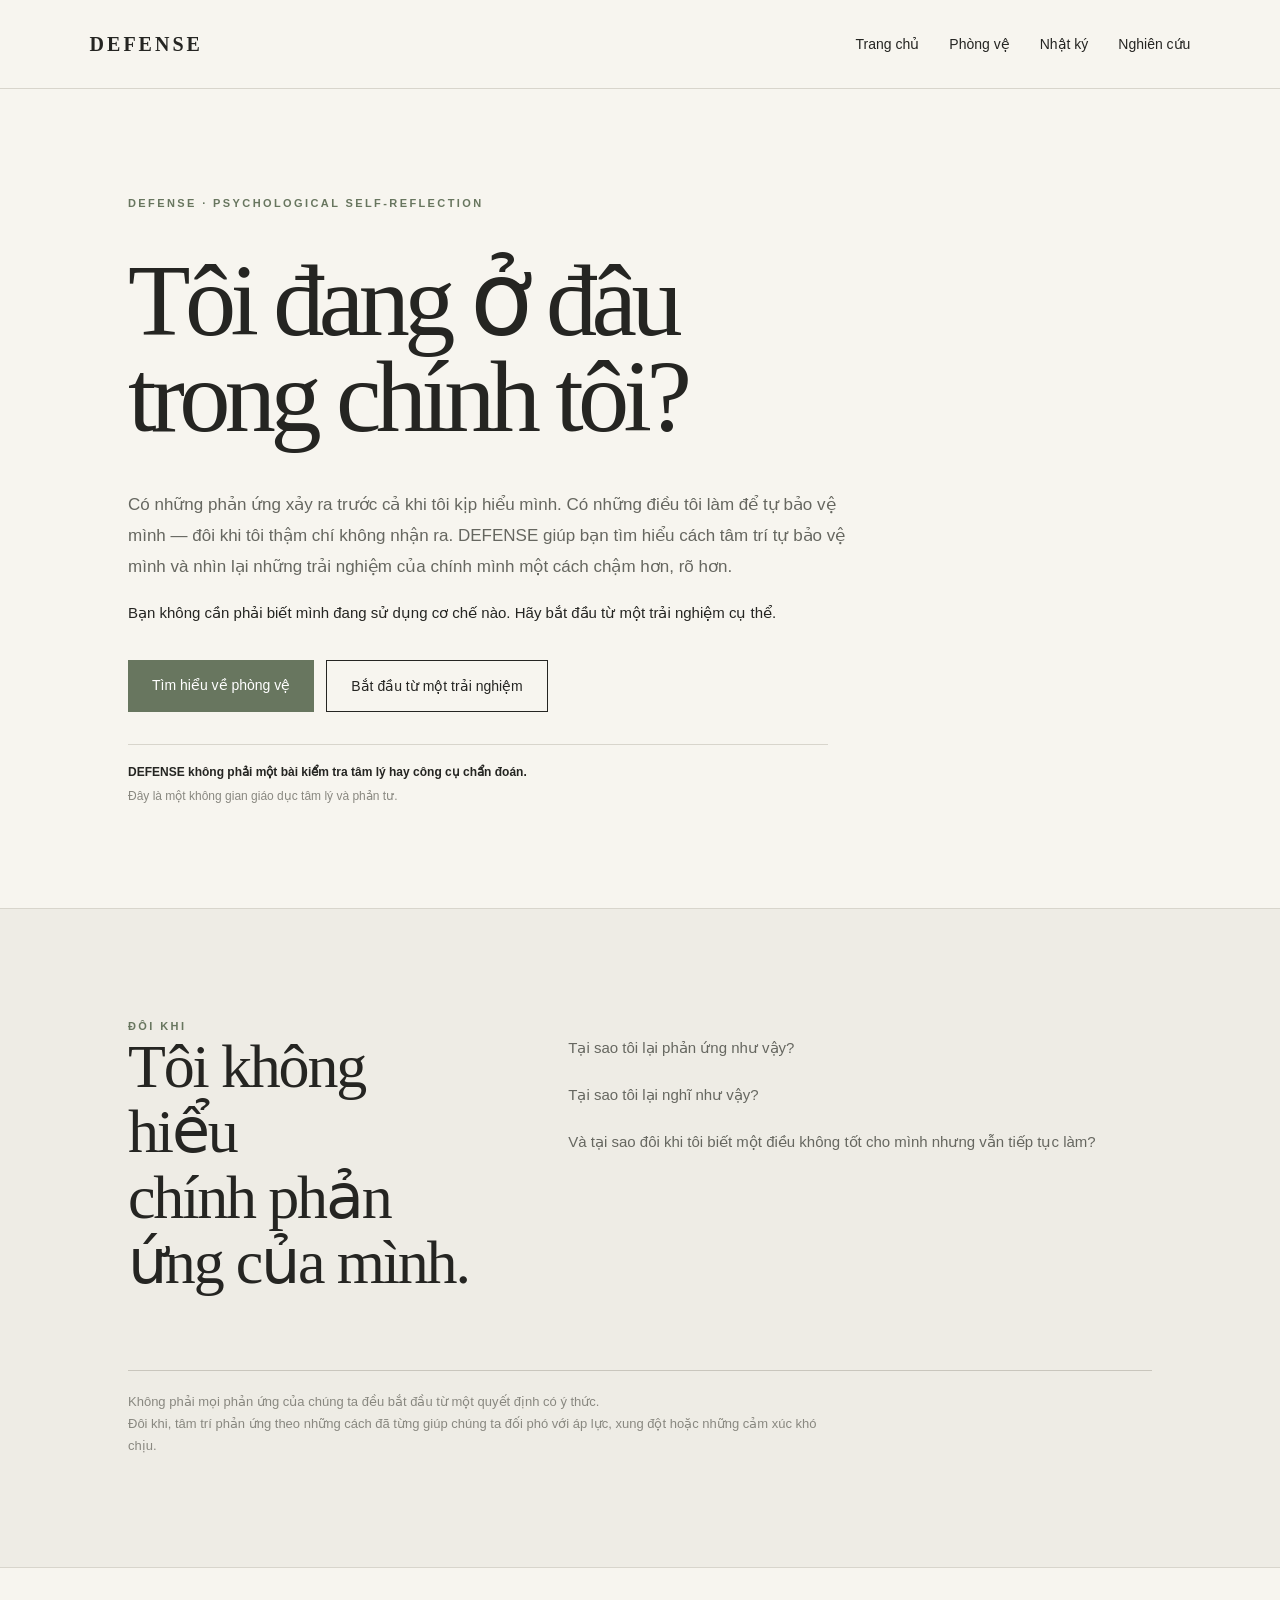
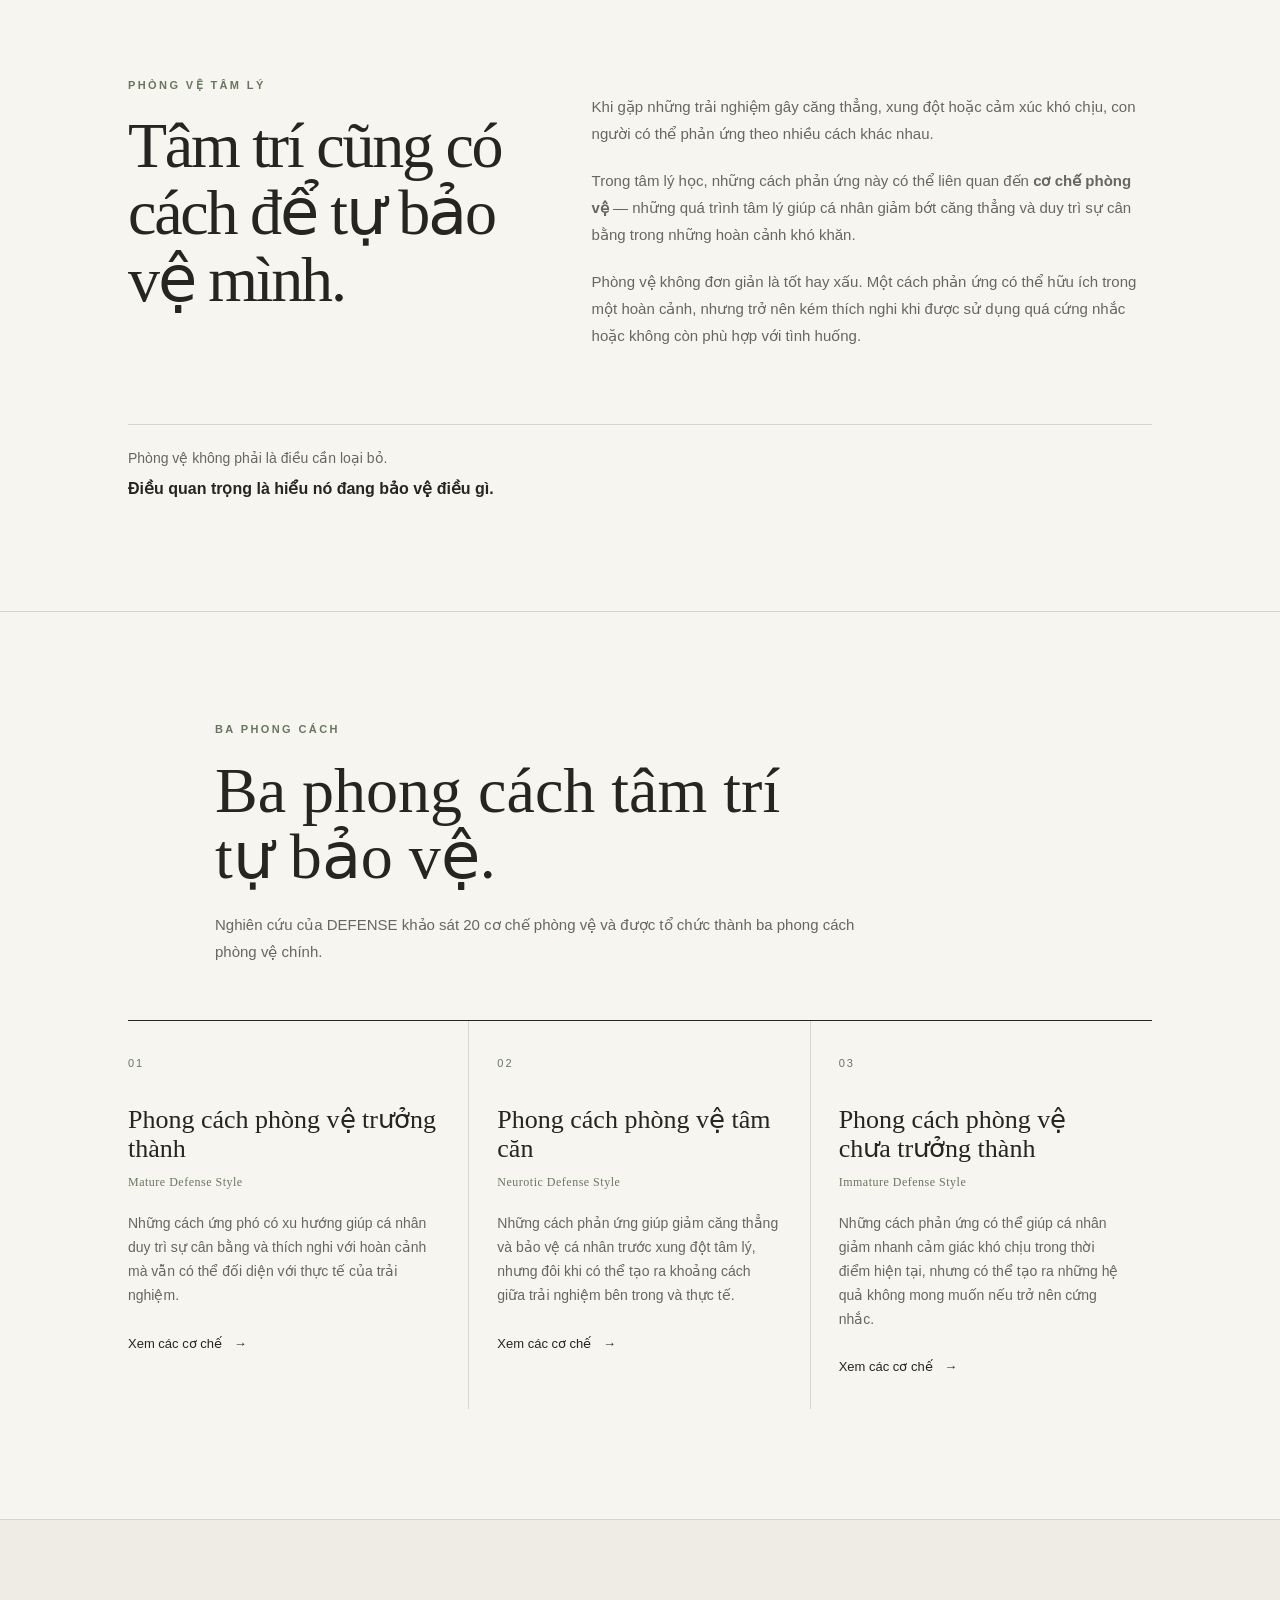
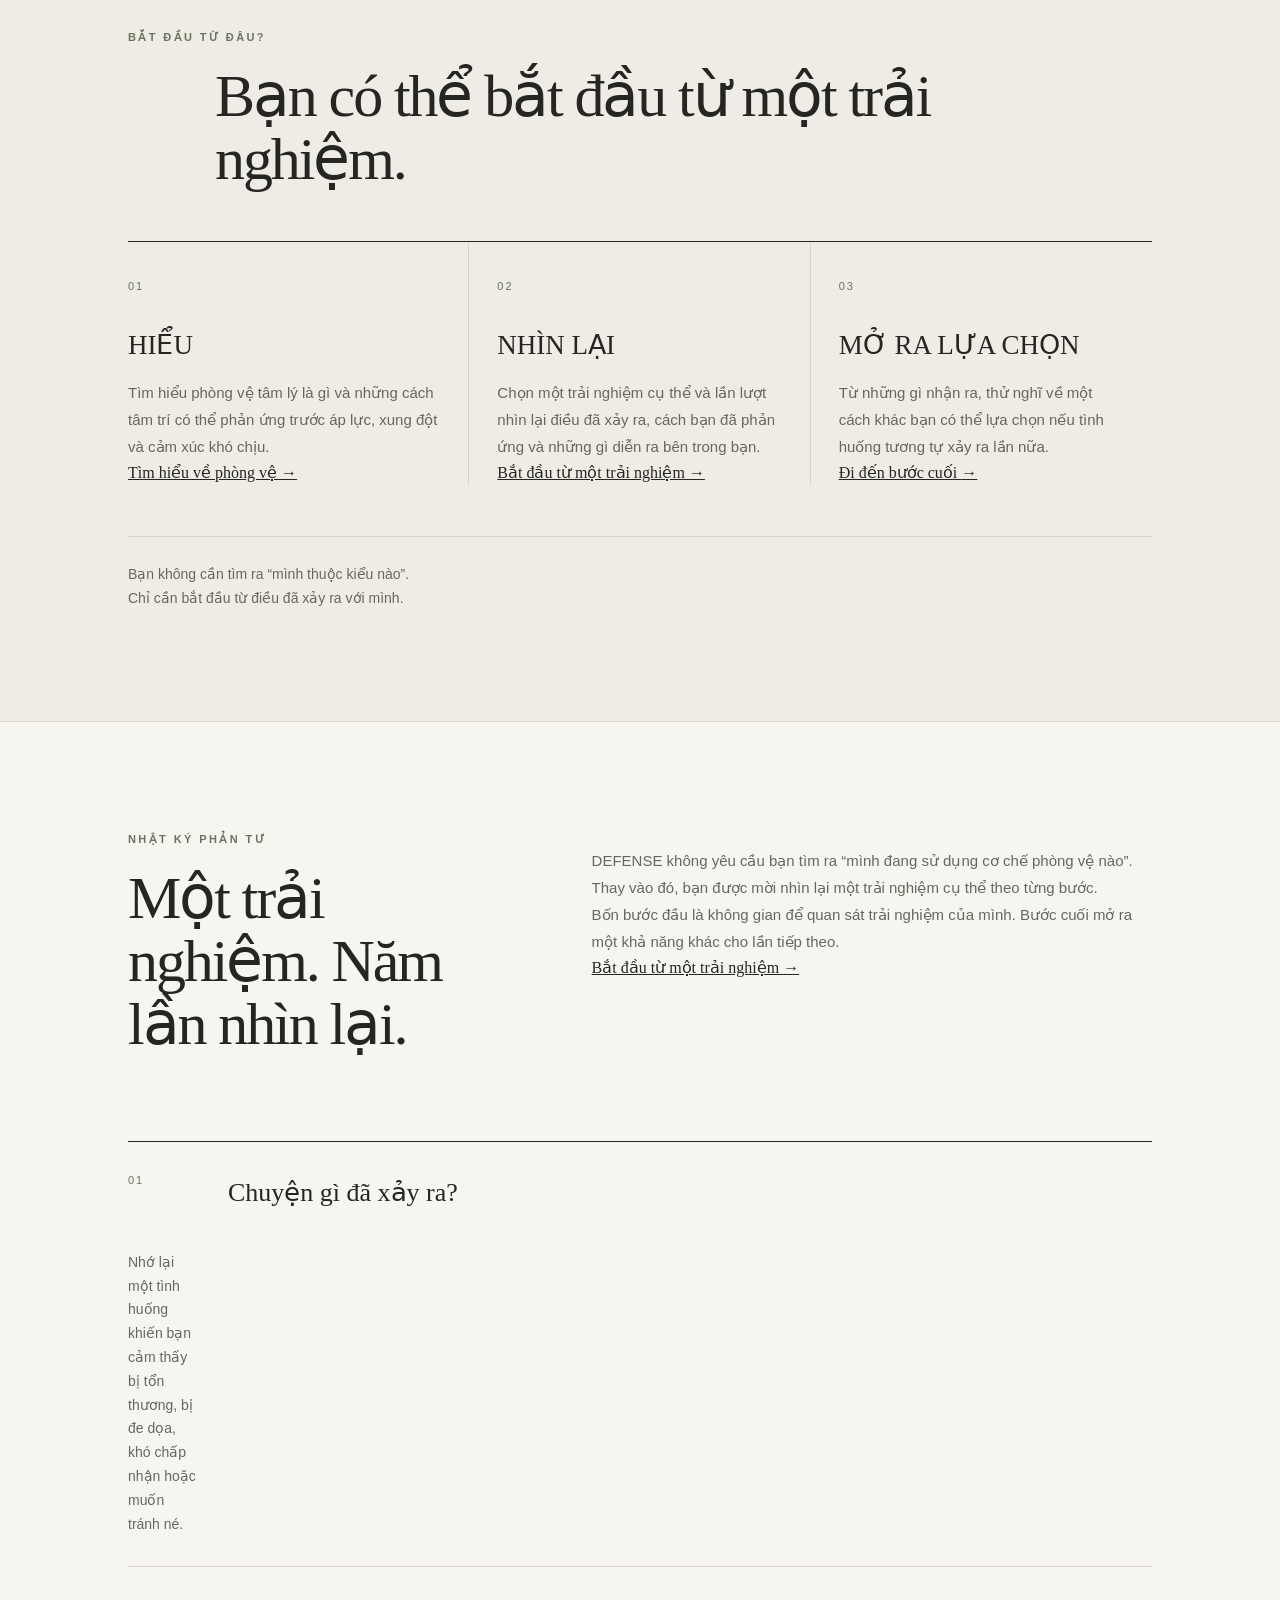
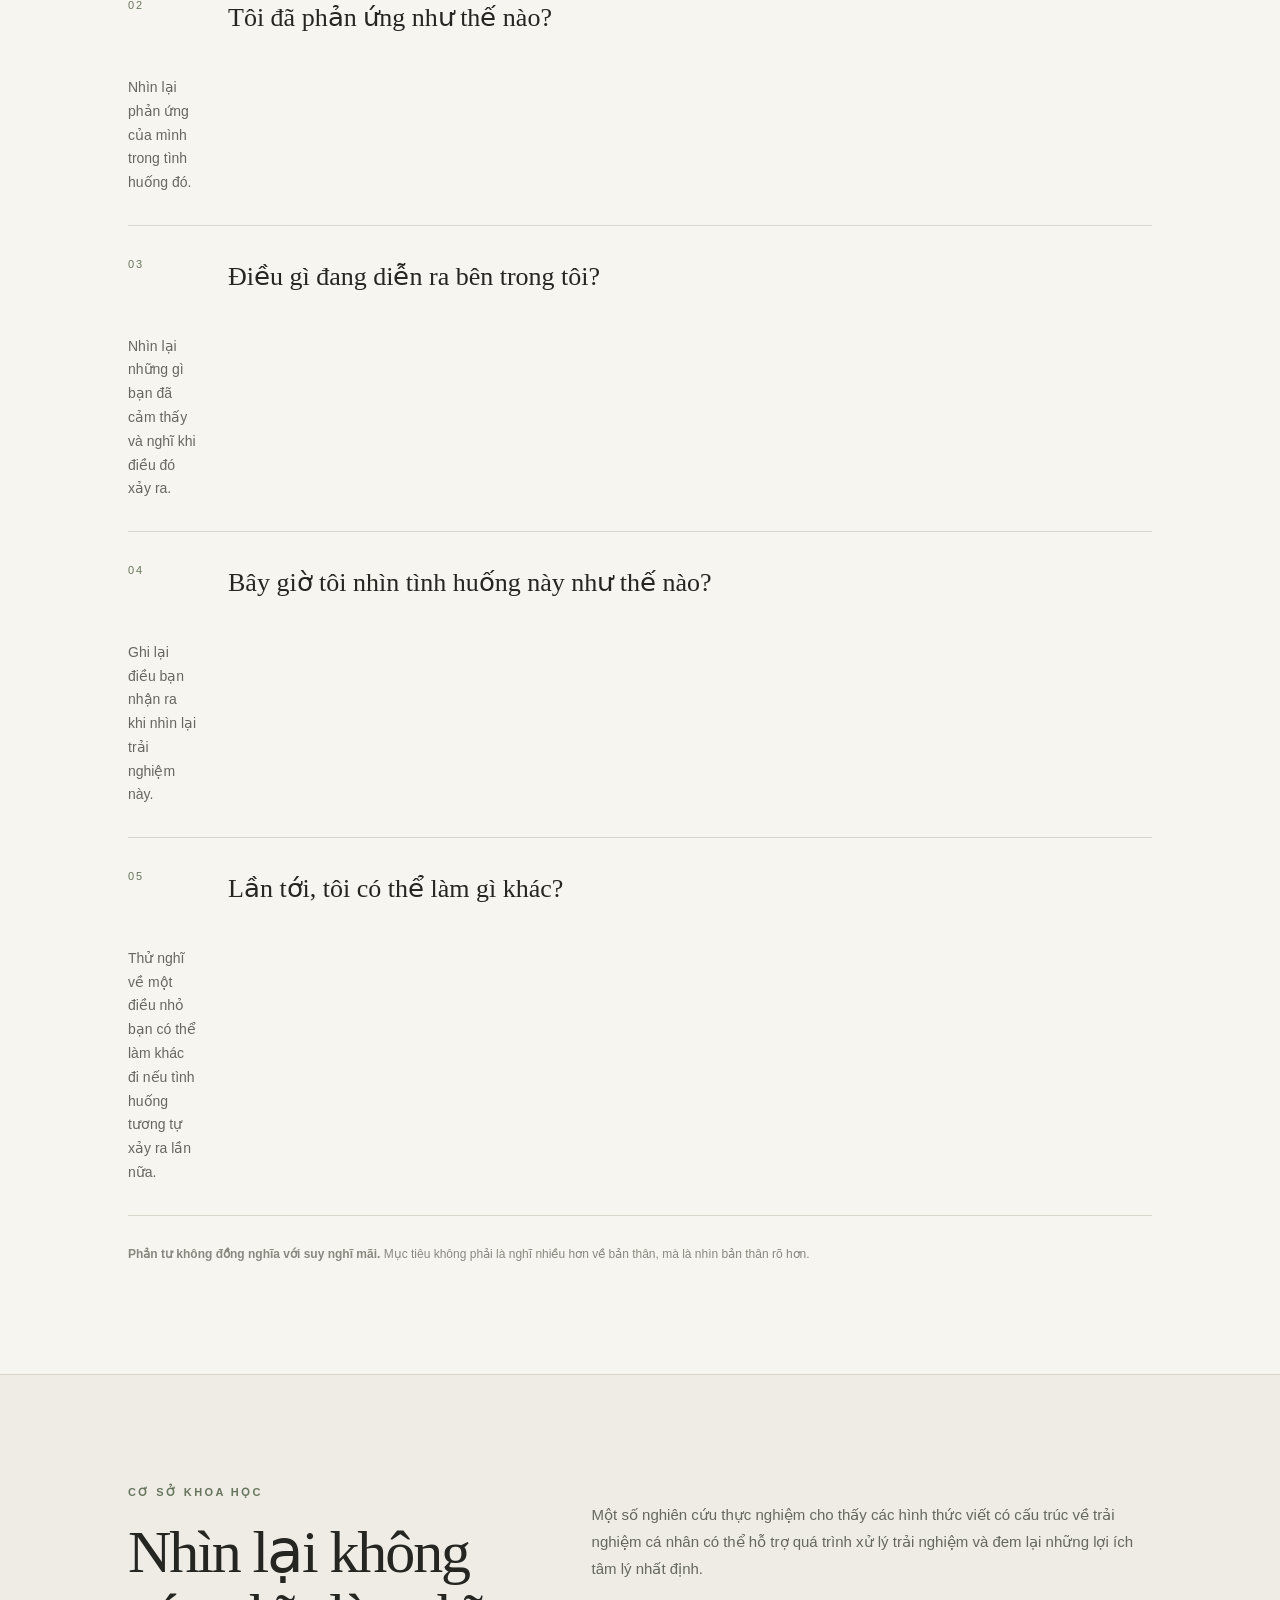
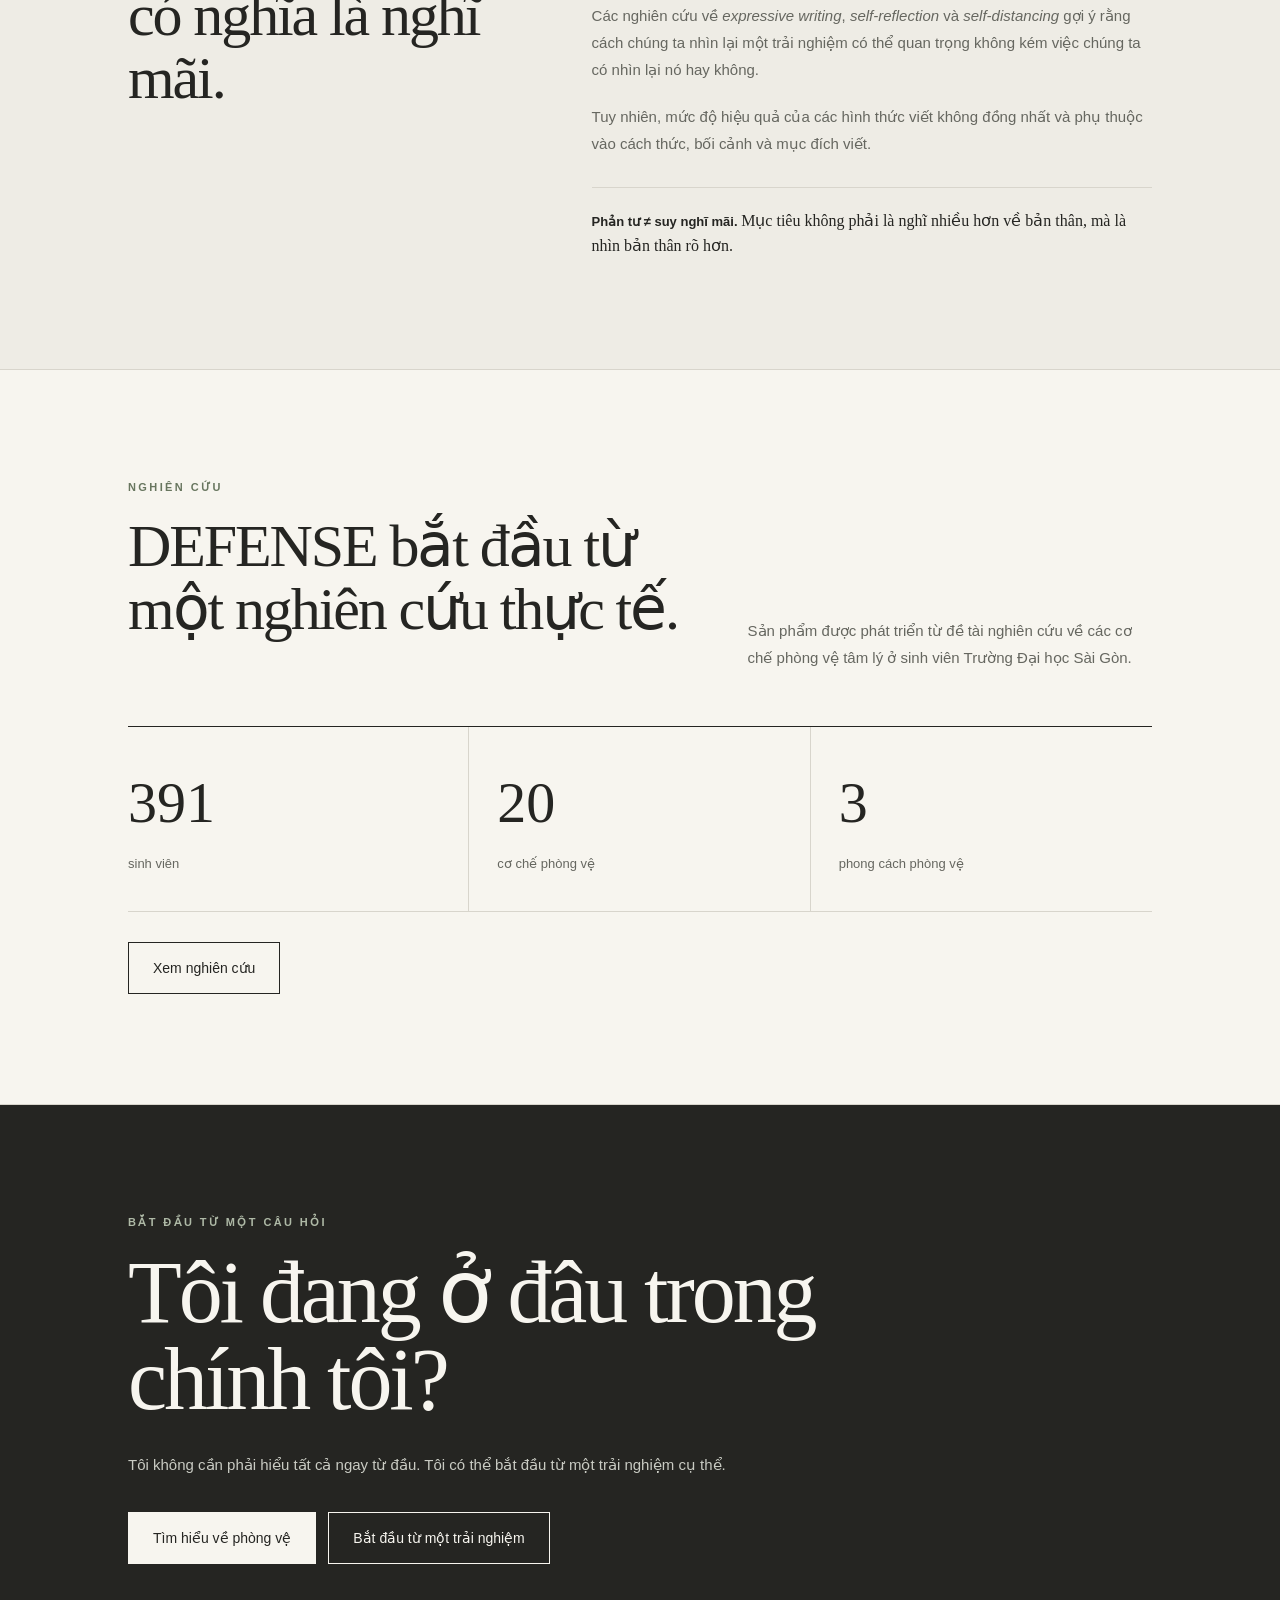
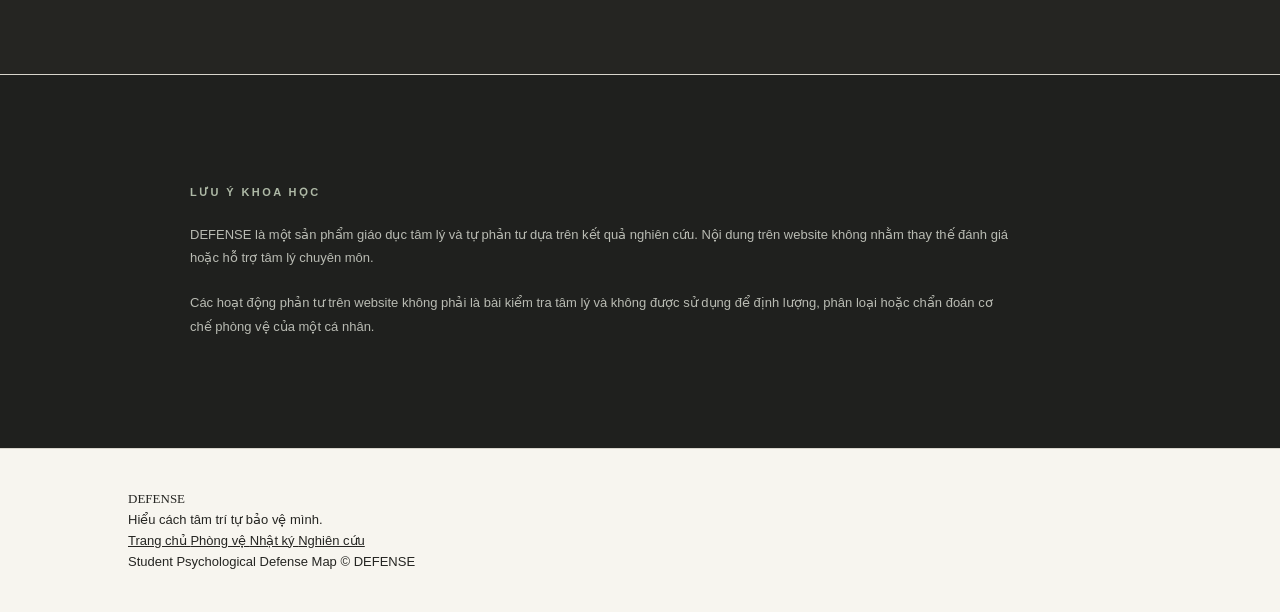
==== commit 498ef3b4: "Add files via upload" ====
--- a/index.html
+++ b/index.html
@@ -5,12 +5,17 @@
     <meta charset="UTF-8">
 
     <meta name="viewport"
-          content="width=device-width, initial-scale=1.0">
-
-    <title>DEFENSE — Hiểu cách tâm trí tự bảo vệ mình</title>
+        content="width=device-width, initial-scale=1.0">
+
+    <meta name="description"
+        content="DEFENSE — Khám phá cách tâm trí tự bảo vệ mình và nhìn lại những phản ứng của chính bạn.">
+
+    <title>
+        DEFENSE — Hiểu cách tâm trí tự bảo vệ mình
+    </title>
 
     <link rel="stylesheet"
-          href="css/style.css">
+        href="css/style.css">
 </head>
 
 
@@ -34,7 +39,7 @@
             </a>
 
             <a href="mechanisms.html">
-                Cơ chế
+                Phòng vệ
             </a>
 
             <a href="journal.html">
@@ -51,440 +56,634 @@
 
 
 
-    <!-- =========================================
-         MAIN
-    ========================================== -->
-
     <main>
 
 
-        <!-- =====================================
+        <!-- =========================================
              HERO
-        ====================================== -->
-
-        <section class="hero home-hero">
-
-            <p class="eyebrow">
-                DEFENSE · PSYCHOEDUCATION
-            </p>
-
-
-            <h1>
-                How does your<br>
-                mind protect you?
-            </h1>
-
-
-            <p class="subtitle">
-
-                Khám phá cách tâm trí tự bảo vệ mình
-                trước áp lực, xung đột và những cảm xúc
-                khó chịu.
-
-            </p>
-
-
-            <div class="buttons">
-
-                <a href="mechanisms.html"
-                   class="button">
-
-                    Khám phá cơ chế
-
-                </a>
-
-
-                <a href="journal.html"
-                   class="button secondary">
-
-                    Viết nhật ký
-
-                </a>
-
-            </div>
-
-        </section>
-
-
-
-        <!-- =====================================
-             INTRODUCTION
-        ====================================== -->
-
-        <section class="home-introduction">
-
-            <div class="home-introduction-label">
+        ========================================== -->
+
+        <section class="home-hero">
+
+            <div class="home-hero-inner">
+
+                <div class="eyebrow">
+                    DEFENSE · PSYCHOLOGICAL SELF-REFLECTION
+                </div>
+
+                <h1>
+                    Tôi đang ở đâu<br>
+                    trong chính tôi?
+                </h1>
+
+                <p class="home-hero-description">
+
+                    Có những phản ứng xảy ra trước cả khi tôi kịp hiểu mình.
+                    Có những điều tôi làm để tự bảo vệ mình — đôi khi tôi
+                    thậm chí không nhận ra.
+
+                    DEFENSE giúp bạn tìm hiểu cách tâm trí tự bảo vệ mình
+                    và nhìn lại những trải nghiệm của chính mình một cách
+                    chậm hơn, rõ hơn.
+
+                </p>
+
+                <p class="home-hero-guidance">
+                    Bạn không cần phải biết mình đang sử dụng cơ chế nào.
+                    Hãy bắt đầu từ một trải nghiệm cụ thể.
+                </p>
+
+
+                <div class="home-hero-actions">
+
+                    <a href="mechanisms.html"
+                        class="button">
+
+                        Tìm hiểu về phòng vệ
+
+                    </a>
+
+                    <a href="journal.html"
+                        class="button secondary">
+
+                        Bắt đầu từ một trải nghiệm
+
+                    </a>
+
+                </div>
+
+                <div class="home-hero-note">
+                    <strong>DEFENSE không phải một bài kiểm tra tâm lý hay công cụ chẩn đoán.</strong>
+                    <span>Đây là một không gian giáo dục tâm lý và phản tư.</span>
+                </div>
+
+            </div>
+
+        </section>
+
+
+
+        <!-- =========================================
+             PROBLEM
+        ========================================== -->
+
+        <section class="home-problem">
+
+            <div class="home-section-label">
+                ĐÔI KHI
+            </div>
+
+
+            <div class="home-problem-content">
+
+                <h2>
+                    Tôi không hiểu<br>
+                    chính phản ứng của mình.
+                </h2>
+
+                <div class="home-problem-text">
+
+                    <p>
+                        Tại sao tôi lại phản ứng như vậy?
+                    </p>
+
+                    <p>
+                        Tại sao tôi lại nghĩ như vậy?
+                    </p>
+
+                    <p>
+                        Và tại sao đôi khi tôi biết một điều
+                        không tốt cho mình nhưng vẫn tiếp tục làm?
+                    </p>
+
+                </div>
+
+            </div>
+
+
+            <div class="home-problem-note">
+
+                <p>
+                    Không phải mọi phản ứng của chúng ta đều
+                    bắt đầu từ một quyết định có ý thức.
+                </p>
+
+                <p>
+                    Đôi khi, tâm trí phản ứng theo những cách
+                    đã từng giúp chúng ta đối phó với áp lực,
+                    xung đột hoặc những cảm xúc khó chịu.
+                </p>
+
+            </div>
+
+        </section>
+
+
+
+        <!-- =========================================
+             DEFENSE EXPLANATION
+        ========================================== -->
+
+        <section class="home-defense">
+
+            <div class="home-section-label">
+                PHÒNG VỆ TÂM LÝ
+            </div>
+
+
+            <div class="home-defense-grid">
+
+
+                <div class="home-defense-title">
+
+                    <h2>
+                        Tâm trí cũng có
+                        cách để tự bảo vệ mình.
+                    </h2>
+
+                </div>
+
+
+                <div class="home-defense-text">
+
+                    <p>
+                        Khi gặp những trải nghiệm gây căng thẳng,
+                        xung đột hoặc cảm xúc khó chịu, con người
+                        có thể phản ứng theo nhiều cách khác nhau.
+                    </p>
+
+                    <p>
+                        Trong tâm lý học, những cách phản ứng này
+                        có thể liên quan đến
+                        <strong>cơ chế phòng vệ</strong> —
+                        những quá trình tâm lý giúp cá nhân giảm
+                        bớt căng thẳng và duy trì sự cân bằng
+                        trong những hoàn cảnh khó khăn.
+                    </p>
+
+                    <p>
+                        Phòng vệ không đơn giản là tốt hay xấu.
+                        Một cách phản ứng có thể hữu ích trong
+                        một hoàn cảnh, nhưng trở nên kém thích
+                        nghi khi được sử dụng quá cứng nhắc
+                        hoặc không còn phù hợp với tình huống.
+                    </p>
+
+                </div>
+
+            </div>
+
+
+            <div class="home-defense-statement">
 
                 <span>
-                    01
+                    Phòng vệ không phải là điều cần loại bỏ.
                 </span>
 
+                <strong>
+                    Điều quan trọng là hiểu nó đang bảo vệ điều gì.
+                </strong>
+
+            </div>
+
+        </section>
+
+
+
+        <!-- =========================================
+             THREE STYLES
+        ========================================== -->
+
+        <section class="home-styles">
+
+            <div class="home-section-heading">
+
+                <div class="home-section-label">
+                    BA PHONG CÁCH
+                </div>
+
+                <h2>
+                    Ba phong cách tâm trí<br>
+                    tự bảo vệ.
+                </h2>
+
                 <p>
-                    MỘT CÁCH NHÌN KHÁC
-                </p>
-
-            </div>
-
-
-            <div class="home-introduction-content">
-
-                <h2>
-                    Phòng vệ không phải
-                    là điều cần loại bỏ.
-                </h2>
-
-
-                <p>
-
-                    Khi đối diện với áp lực, xung đột
-                    hoặc những cảm xúc khó chịu, tâm trí
-                    có thể tự động huy động những cách
-                    thức để bảo vệ chúng ta.
-
-                </p>
-
-
-                <p>
-
-                    Đôi khi những cách thức ấy giúp chúng
-                    ta thích nghi. Nhưng khi áp lực vượt
-                    quá khả năng thích ứng, chúng có thể
-                    trở nên kém linh hoạt.
-
-                </p>
-
-
-                <p class="home-highlight">
-
-                    Điều quan trọng không phải là
-                    loại bỏ phòng vệ — mà là hiểu
-                    nó đang bảo vệ điều gì.
-
-                </p>
-
-            </div>
-
-        </section>
-
-
-
-        <!-- =====================================
-             THREE STEPS
-        ====================================== -->
-
-        <section class="home-path">
-
-            <div class="home-section-heading">
-
-                <p class="section-number">
-                    02 · HÀNH TRÌNH DEFENSE
-                </p>
-
-                <h2>
-                    Hiểu → Phản tư → Kết nối
-                    với nghiên cứu
-                </h2>
-
-                <p>
-                    DEFENSE được thiết kế như một hành trình
-                    khám phá, thay vì một bài kiểm tra tâm lý.
-                </p>
-
-            </div>
-
-
-
-            <div class="home-path-grid">
-
-
-                <!-- STEP 01 -->
-
-                <a href="mechanisms.html"
-                   class="home-path-card">
-
-                    <div class="home-path-number">
+                    Nghiên cứu của DEFENSE khảo sát 20 cơ chế
+                    phòng vệ và được tổ chức thành ba phong cách
+                    phòng vệ chính.
+                </p>
+
+            </div>
+
+
+            <div class="home-style-grid">
+
+
+                <!-- MATURE -->
+
+                <article class="home-style-card">
+
+                    <div class="home-style-number">
                         01
                     </div>
 
-                    <div class="home-path-content">
-
-                        <p class="home-path-label">
-                            UNDERSTAND
-                        </p>
-
-                        <h3>
-                            Hiểu về cơ chế
-                        </h3>
-
-                        <p>
-
-                            Khám phá 20 cơ chế phòng vệ
-                            được khảo sát trong nghiên cứu
-                            và cách chúng được phân thành
-                            ba phong cách phòng vệ.
-
-                        </p>
-
-                    </div>
-
-                    <span class="home-path-arrow">
-                        →
-                    </span>
-
-                </a>
-
-
-
-                <!-- STEP 02 -->
-
-                <a href="journal.html"
-                   class="home-path-card">
-
-                    <div class="home-path-number">
+                    <h3>
+                        Phong cách phòng vệ trưởng thành
+                    </h3>
+
+                    <p class="home-style-en">
+                        Mature Defense Style
+                    </p>
+
+                    <p>
+                        Những cách ứng phó có xu hướng giúp cá nhân
+                        duy trì sự cân bằng và thích nghi với
+                        hoàn cảnh mà vẫn có thể đối diện với
+                        thực tế của trải nghiệm.
+                    </p>
+
+                    <a href="mechanisms.html#Mature">
+                        Xem các cơ chế
+                        <span>→</span>
+                    </a>
+
+                </article>
+
+
+
+                <!-- NEUROTIC -->
+
+                <article class="home-style-card">
+
+                    <div class="home-style-number">
                         02
                     </div>
 
-                    <div class="home-path-content">
-
-                        <p class="home-path-label">
-                            REFLECT
-                        </p>
-
-                        <h3>
-                            Phản tư về chính mình
-                        </h3>
-
-                        <p>
-
-                            Nhìn lại những tình huống,
-                            cảm xúc, phản ứng và hệ quả
-                            trong trải nghiệm của bạn.
-
-                        </p>
-
-                    </div>
-
-                    <span class="home-path-arrow">
-                        →
-                    </span>
-
-                </a>
-
-
-
-                <!-- STEP 03 -->
-
-                <a href="research.html"
-                   class="home-path-card">
-
-                    <div class="home-path-number">
+                    <h3>
+                        Phong cách phòng vệ tâm căn
+                    </h3>
+
+                    <p class="home-style-en">
+                        Neurotic Defense Style
+                    </p>
+
+                    <p>
+                        Những cách phản ứng giúp giảm căng thẳng
+                        và bảo vệ cá nhân trước xung đột tâm lý,
+                        nhưng đôi khi có thể tạo ra khoảng cách
+                        giữa trải nghiệm bên trong và thực tế.
+                    </p>
+
+                    <a href="mechanisms.html#Neurotic">
+                        Xem các cơ chế
+                        <span>→</span>
+                    </a>
+
+                </article>
+
+
+
+                <!-- IMMATURE -->
+
+                <article class="home-style-card">
+
+                    <div class="home-style-number">
                         03
                     </div>
 
-                    <div class="home-path-content">
-
-                        <p class="home-path-label">
-                            RESEARCH
-                        </p>
-
-                        <h3>
-                            Đi đến nghiên cứu
-                        </h3>
-
-                        <p>
-
-                            Tìm hiểu nghiên cứu về các cơ chế
-                            phòng vệ tâm lý ở sinh viên
-                            Trường Đại học Sài Gòn.
-
-                        </p>
-
-                    </div>
-
-                    <span class="home-path-arrow">
-                        →
-                    </span>
-
-                </a>
-
-
-            </div>
-
-        </section>
-
-
-
-        <!-- =====================================
-             DEFENSE STYLES
-        ====================================== -->
-
-        <section class="home-styles">
-
-            <div class="home-section-heading">
-
-                <p class="section-number">
-                    03 · BA PHONG CÁCH PHÒNG VỆ
-                </p>
-
+                    <h3>
+                        Phong cách phòng vệ chưa trưởng thành
+                    </h3>
+
+                    <p class="home-style-en">
+                        Immature Defense Style
+                    </p>
+
+                    <p>
+                        Những cách phản ứng có thể giúp cá nhân
+                        giảm nhanh cảm giác khó chịu trong thời điểm
+                        hiện tại, nhưng có thể tạo ra những hệ quả
+                        không mong muốn nếu trở nên cứng nhắc.
+                    </p>
+
+                    <a href="mechanisms.html#Immature">
+                        Xem các cơ chế
+                        <span>→</span>
+                    </a>
+
+                </article>
+
+            </div>
+
+        </section>
+
+
+
+        <!-- =========================================
+             UNDERSTAND + REFLECT
+        ========================================== -->
+
+        <section class="home-purpose">
+
+            <div class="home-section-label">
+                BẮT ĐẦU TỪ ĐÂU?
+            </div>
+
+            <div class="home-purpose-heading">
                 <h2>
-                    Không có một cách
-                    phòng vệ duy nhất.
+                    Bạn có thể bắt đầu từ một trải nghiệm.
                 </h2>
-
-                <p>
-
-                    Trong nghiên cứu, 20 cơ chế được
-                    khảo sát và phân thành ba phong cách
-                    phòng vệ.
-
-                </p>
-
-            </div>
-
-
-
-            <div class="home-style-grid">
-
-
-                <!-- MATURE -->
-
-                <a href="mechanisms.html"
-                   class="home-style-card">
-
-                    <span class="home-style-number">
+            </div>
+
+            <div class="home-purpose-grid">
+
+                <article class="home-purpose-item">
+                    <span class="home-purpose-index">
                         01
                     </span>
 
-                    <p class="home-style-label">
-                        MATURE
-                    </p>
-
-                    <h3>
-                        Phòng vệ trưởng thành
-                    </h3>
-
-                    <p>
-                        Mature Defense Style
-                    </p>
-
-                    <div class="home-style-line"></div>
-
-                    <span class="home-style-link">
-                        Xem các cơ chế →
-                    </span>
-
-                </a>
-
-
-
-                <!-- NEUROTIC -->
-
-                <a href="mechanisms.html"
-                   class="home-style-card">
-
-                    <span class="home-style-number">
+                    <h3>
+                        HIỂU
+                    </h3>
+
+                    <p>
+                        Tìm hiểu phòng vệ tâm lý là gì và những cách
+                        tâm trí có thể phản ứng trước áp lực, xung đột
+                        và cảm xúc khó chịu.
+                    </p>
+
+                    <a href="mechanisms.html">
+                        Tìm hiểu về phòng vệ
+                        <span>→</span>
+                    </a>
+                </article>
+
+                <article class="home-purpose-item">
+                    <span class="home-purpose-index">
                         02
                     </span>
 
-                    <p class="home-style-label">
-                        NEUROTIC
-                    </p>
-
-                    <h3>
-                        Phòng vệ tâm căn
-                    </h3>
-
-                    <p>
-                        Neurotic Defense Style
-                    </p>
-
-                    <div class="home-style-line"></div>
-
-                    <span class="home-style-link">
-                        Xem các cơ chế →
-                    </span>
-
-                </a>
-
-
-
-                <!-- IMMATURE -->
-
-                <a href="mechanisms.html"
-                   class="home-style-card">
-
-                    <span class="home-style-number">
+                    <h3>
+                        NHÌN LẠI
+                    </h3>
+
+                    <p>
+                        Chọn một trải nghiệm cụ thể và lần lượt nhìn lại
+                        điều đã xảy ra, cách bạn đã phản ứng và những gì
+                        diễn ra bên trong bạn.
+                    </p>
+
+                    <a href="journal.html">
+                        Bắt đầu từ một trải nghiệm
+                        <span>→</span>
+                    </a>
+                </article>
+
+                <article class="home-purpose-item">
+                    <span class="home-purpose-index">
                         03
                     </span>
 
-                    <p class="home-style-label">
-                        IMMATURE
-                    </p>
-
-                    <h3>
-                        Phòng vệ chưa trưởng thành
-                    </h3>
-
-                    <p>
-                        Immature Defense Style
-                    </p>
-
-                    <div class="home-style-line"></div>
-
-                    <span class="home-style-link">
-                        Xem các cơ chế →
-                    </span>
-
-                </a>
-
-
-            </div>
-
-        </section>
-
-
-
-        <!-- =====================================
-             RESEARCH PREVIEW
-        ====================================== -->
+                    <h3>
+                        MỞ RA LỰA CHỌN
+                    </h3>
+
+                    <p>
+                        Từ những gì nhận ra, thử nghĩ về một cách khác
+                        bạn có thể lựa chọn nếu tình huống tương tự
+                        xảy ra lần nữa.
+                    </p>
+
+                    <a href="journal.html">
+                        Đi đến bước cuối
+                        <span>→</span>
+                    </a>
+                </article>
+
+            </div>
+
+            <div class="home-purpose-bottom">
+                <p>
+                    Bạn không cần tìm ra “mình thuộc kiểu nào”.
+                </p>
+
+                <p>
+                    Chỉ cần bắt đầu từ điều đã xảy ra với mình.
+                </p>
+            </div>
+
+        </section>
+
+
+
+        <!-- =========================================
+             JOURNAL INTRO
+        ========================================== -->
+
+        <section class="home-journal">
+
+            <div class="home-section-label">
+                NHẬT KÝ PHẢN TƯ
+            </div>
+
+            <div class="home-journal-grid">
+
+                <div class="home-journal-heading">
+                    <h2>
+                        Một trải nghiệm.
+                        Năm lần nhìn lại.
+                    </h2>
+                </div>
+
+                <div class="home-journal-description">
+                    <p>
+                        DEFENSE không yêu cầu bạn tìm ra “mình đang sử dụng
+                        cơ chế phòng vệ nào”. Thay vào đó, bạn được mời
+                        nhìn lại một trải nghiệm cụ thể theo từng bước.
+                    </p>
+
+                    <p>
+                        Bốn bước đầu là không gian để quan sát trải nghiệm
+                        của mình. Bước cuối mở ra một khả năng khác cho
+                        lần tiếp theo.
+                    </p>
+
+                    <a href="journal.html" class="text-link">
+                        Bắt đầu từ một trải nghiệm
+                        <span>→</span>
+                    </a>
+                </div>
+
+            </div>
+
+            <div class="home-journal-steps">
+
+                <div class="home-journal-step">
+                    <span>01</span>
+                    <h3>
+                        Chuyện gì đã xảy ra?
+                    </h3>
+                    <p>
+                        Nhớ lại một tình huống khiến bạn cảm thấy bị tổn thương,
+                        bị đe dọa, khó chấp nhận hoặc muốn tránh né.
+                    </p>
+                </div>
+
+                <div class="home-journal-step">
+                    <span>02</span>
+                    <h3>
+                        Tôi đã phản ứng như thế nào?
+                    </h3>
+                    <p>
+                        Nhìn lại phản ứng của mình trong tình huống đó.
+                    </p>
+                </div>
+
+                <div class="home-journal-step">
+                    <span>03</span>
+                    <h3>
+                        Điều gì đang diễn ra bên trong tôi?
+                    </h3>
+                    <p>
+                        Nhìn lại những gì bạn đã cảm thấy và nghĩ khi điều đó xảy ra.
+                    </p>
+                </div>
+
+                <div class="home-journal-step">
+                    <span>04</span>
+                    <h3>
+                        Bây giờ tôi nhìn tình huống này như thế nào?
+                    </h3>
+                    <p>
+                        Ghi lại điều bạn nhận ra khi nhìn lại trải nghiệm này.
+                    </p>
+                </div>
+
+                <div class="home-journal-step">
+                    <span>05</span>
+                    <h3>
+                        Lần tới, tôi có thể làm gì khác?
+                    </h3>
+                    <p>
+                        Thử nghĩ về một điều nhỏ bạn có thể làm khác đi nếu
+                        tình huống tương tự xảy ra lần nữa.
+                    </p>
+                </div>
+
+            </div>
+
+            <div class="home-journal-note">
+                <strong>Phản tư không đồng nghĩa với suy nghĩ mãi.</strong>
+                <span>Mục tiêu không phải là nghĩ nhiều hơn về bản thân, mà là nhìn bản thân rõ hơn.</span>
+            </div>
+
+        </section>
+
+
+
+        <!-- =========================================
+             SCIENCE
+        ========================================== -->
+
+        <section class="home-science">
+
+            <div class="home-section-label">
+                CƠ SỞ KHOA HỌC
+            </div>
+
+
+            <div class="home-science-grid">
+
+
+                <div class="home-science-heading">
+
+                    <h2>
+                        Nhìn lại không có nghĩa
+                        là nghĩ mãi.
+                    </h2>
+
+                </div>
+
+
+                <div class="home-science-text">
+
+                    <p>
+                        Một số nghiên cứu thực nghiệm cho thấy
+                        các hình thức viết có cấu trúc về trải nghiệm
+                        cá nhân có thể hỗ trợ quá trình xử lý trải nghiệm
+                        và đem lại những lợi ích tâm lý nhất định.
+                    </p>
+
+                    <p>
+                        Các nghiên cứu về
+                        <em>expressive writing</em>,
+                        <em>self-reflection</em> và
+                        <em>self-distancing</em> gợi ý rằng
+                        cách chúng ta nhìn lại một trải nghiệm
+                        có thể quan trọng không kém việc chúng ta
+                        có nhìn lại nó hay không.
+                    </p>
+
+                    <p>
+                        Tuy nhiên, mức độ hiệu quả của các hình thức
+                        viết không đồng nhất và phụ thuộc vào cách
+                        thức, bối cảnh và mục đích viết.
+                    </p>
+
+
+                    <div class="home-science-note">
+
+                        <strong>
+                            Phản tư ≠ suy nghĩ mãi.
+                        </strong>
+
+                        <span>
+                            Mục tiêu không phải là nghĩ nhiều hơn
+                            về bản thân, mà là nhìn bản thân rõ hơn.
+                        </span>
+
+                    </div>
+
+                </div>
+
+            </div>
+
+        </section>
+
+
+
+        <!-- =========================================
+             RESEARCH
+        ========================================== -->
 
         <section class="home-research">
 
-            <div class="home-research-text">
-
-                <p class="section-number">
-                    04 · NGHIÊN CỨU
-                </p>
+            <div class="home-section-label">
+                NGHIÊN CỨU
+            </div>
+
+
+            <div class="home-research-heading">
 
                 <h2>
-                    DEFENSE bắt đầu
-                    từ một nghiên cứu.
+                    DEFENSE bắt đầu từ
+                    một nghiên cứu thực tế.
                 </h2>
 
                 <p>
-
-                    Nghiên cứu “Các cơ chế phòng vệ tâm lý
-                    ở sinh viên Trường Đại học Sài Gòn”
-                    được thực hiện với thiết kế phương pháp
-                    hỗn hợp.
-
-                </p>
-
-
-                <a href="research.html"
-                   class="text-link">
-
-                    Xem nghiên cứu đầy đủ →
-
-                </a>
-
-            </div>
-
-
-
-            <div class="home-research-data">
-
-                <div class="home-research-item">
+                    Sản phẩm được phát triển từ đề tài nghiên cứu
+                    về các cơ chế phòng vệ tâm lý ở sinh viên
+                    Trường Đại học Sài Gòn.
+                </p>
+
+            </div>
+
+
+
+            <div class="home-research-stats">
+
+
+                <div class="home-research-stat">
 
                     <strong>
                         391
@@ -497,7 +696,8 @@
                 </div>
 
 
-                <div class="home-research-item">
+
+                <div class="home-research-stat">
 
                     <strong>
                         20
@@ -510,7 +710,8 @@
                 </div>
 
 
-                <div class="home-research-item">
+
+                <div class="home-research-stat">
 
                     <strong>
                         3
@@ -524,72 +725,100 @@
 
             </div>
 
-        </section>
-
-
-
-        <!-- =====================================
-             JOURNAL CTA
-        ====================================== -->
-
-        <section class="home-journal">
-
-            <div class="home-journal-inner">
-
-                <p class="eyebrow">
-                    REFLECT
-                </p>
+
+
+            <div class="home-research-link">
+
+                <a href="research.html"
+                    class="button secondary">
+
+                    Xem nghiên cứu
+
+                </a>
+
+            </div>
+
+        </section>
+
+
+
+        <!-- =========================================
+             FINAL CTA
+        ========================================== -->
+
+        <section class="home-final">
+
+            <div class="home-final-inner">
+
+                <div class="home-section-label">
+                    BẮT ĐẦU TỪ MỘT CÂU HỎI
+                </div>
 
 
                 <h2>
-                    Bạn không cần phải
-                    biết ngay mình đang phòng vệ.
+                    Tôi đang ở đâu
+                    trong chính tôi?
                 </h2>
 
 
                 <p>
-
-                    Hãy bắt đầu bằng việc nhìn lại
-                    một tình huống đã xảy ra:
-                    điều gì đã xảy ra, bạn đã cảm thấy gì,
-                    bạn đã phản ứng như thế nào và
-                    điều gì xảy ra sau đó?
-
-                </p>
-
-
-                <a href="journal.html"
-                   class="button">
-
-                    Mở nhật ký
-
-                </a>
-
-            </div>
-
-        </section>
-
-
-
-        <!-- =====================================
-             SCIENTIFIC NOTE
-        ====================================== -->
+                    Tôi không cần phải hiểu tất cả ngay từ đầu.
+                    Tôi có thể bắt đầu từ một trải nghiệm cụ thể.
+                </p>
+
+
+                <div class="home-final-actions">
+
+                    <a href="mechanisms.html"
+                        class="button">
+
+                        Tìm hiểu về phòng vệ
+
+                    </a>
+
+                    <a href="journal.html"
+                        class="button secondary">
+
+                        Bắt đầu từ một trải nghiệm
+
+                    </a>
+
+                </div>
+
+            </div>
+
+        </section>
+
+
+
+        <!-- =========================================
+             SCIENTIFIC DISCLAIMER
+        ========================================== -->
 
         <section class="home-note">
 
-            <p class="section-number">
-                05 · LƯU Ý
-            </p>
-
-
-            <p>
-
-                DEFENSE là một sản phẩm giáo dục tâm lý
-                và tự phản tư. Nội dung trên website không
-                nhằm chẩn đoán hoặc phân loại tâm lý cá nhân,
-                và không thay thế đánh giá hay hỗ trợ chuyên môn.
-
-            </p>
+            <div class="home-note-inner">
+
+                <div class="home-section-label">
+                    LƯU Ý KHOA HỌC
+                </div>
+
+
+                <p>
+                    DEFENSE là một sản phẩm giáo dục tâm lý và
+                    tự phản tư dựa trên kết quả nghiên cứu.
+                    Nội dung trên website không nhằm thay thế
+                    đánh giá hoặc hỗ trợ tâm lý chuyên môn.
+                </p>
+
+                <p>
+                    Các hoạt động phản tư trên website không phải
+                    là bài kiểm tra tâm lý và không được sử dụng
+                    để định lượng, phân loại hoặc chẩn đoán
+                    cơ chế phòng vệ của một cá nhân.
+                </p>
+
+            </div>
 
         </section>
 
@@ -609,15 +838,21 @@
         </div>
 
 
-        <p>
+        <div class="footer-description">
+
             Hiểu cách tâm trí tự bảo vệ mình.
-        </p>
-
-
-        <nav>
+
+        </div>
+
+
+        <div class="footer-links">
+
+            <a href="index.html">
+                Trang chủ
+            </a>
 
             <a href="mechanisms.html">
-                Cơ chế
+                Phòng vệ
             </a>
 
             <a href="journal.html">
@@ -628,12 +863,24 @@
                 Nghiên cứu
             </a>
 
-        </nav>
+        </div>
+
+
+        <div class="footer-bottom">
+
+            <span>
+                Student Psychological Defense Map
+            </span>
+
+            <span>
+                © DEFENSE
+            </span>
+
+        </div>
 
     </footer>
 
 
-
 </body>
 
 </html>
--- a/css/style.css
+++ b/css/style.css
@@ -2101,2649 +2101,1299 @@
     }
 
 }
+
 /* =========================================================
-   DEFENSE — MECHANISM DETAIL PAGE
-   FINAL LAYOUT FIX
-   ========================================================= */
-
-
-/* ---------------------------------------------------------
-   PAGE WRAPPER
-   --------------------------------------------------------- */
-
-.mechanism-detail {
-    width: 100%;
-    overflow-x: hidden;
-}
-
-.detail-container {
-    width: 100%;
-    max-width: 1280px;
+   DEFENSE — JOURNAL / SITE-WIDE VISUAL SYNC
+   Đồng bộ Nhật ký với ngôn ngữ giao diện trang chủ:
+   cream background · editorial typography · olive accent
+========================================================= */
+
+/* ---------- PAGE FRAME ---------- */
+
+body.journal-page {
+    max-width: none;
+    margin: 0;
+    padding: 0;
+    background: #f7f5ef;
+    color: #252522;
+}
+
+/* Header của Journal dùng cùng hệ thống với toàn site */
+.journal-page .journal-header {
+    display: flex;
+    justify-content: space-between;
+    align-items: center;
+    padding: 28px 7%;
+    border-bottom: 1px solid #d8d5cc;
+    background: #f7f5ef;
+}
+
+.journal-page .journal-header .logo {
+    font-family: Georgia, "Times New Roman", serif;
+    font-size: 20px;
+    font-weight: bold;
+    letter-spacing: 3px;
+    color: #252522;
+}
+
+.journal-page .journal-header nav {
+    display: flex;
+    gap: 30px;
+}
+
+.journal-page .journal-header nav a {
+    color: #252522;
+    text-decoration: none;
+    font-family: Arial, sans-serif;
+    font-size: 14px;
+}
+
+.journal-page .journal-header nav a:hover {
+    opacity: 0.6;
+}
+
+/* ---------- COMMON CONTAINER ---------- */
+
+.journal-page .journal-container {
+    width: min(1120px, 80%);
+    max-width: none;
     margin: 0 auto;
 }
 
-
-/* ---------------------------------------------------------
-   BACK LINK
-   --------------------------------------------------------- */
-
-.detail-container > .back-link {
-    display: inline-block;
-
-    margin:
-        18px 0 0 0;
-
-    padding:
-        0 0 0 0;
-
-    font-family:
-        Arial,
-        sans-serif;
-
-    font-size: 13px;
-
-    color: #252522;
-
-    text-decoration: none;
-}
-
-.detail-container > .back-link:hover {
-    opacity: 0.6;
-}
-
-
-/* ---------------------------------------------------------
-   HERO
-   --------------------------------------------------------- */
-
-.mechanism-hero {
-    width: 100%;
-
-    padding:
-        95px 10% 105px;
-
-    border-bottom:
-        1px solid #d0cdc4;
-}
-
-
-/* STYLE LABEL */
-
-.mechanism-style-label {
-    margin-bottom: 28px;
-
-    font-family:
-        Arial,
-        sans-serif;
-
+/* ---------- HERO ---------- */
+
+.journal-page .journal-hero {
+    padding: 125px 0 85px;
+    background: #f7f5ef;
+    border-bottom: 1px solid #d8d5cc;
+}
+
+.journal-page .journal-hero-grid {
+    display: grid;
+    grid-template-columns: minmax(0, 1.5fr) minmax(280px, 0.7fr);
+    gap: 80px;
+    align-items: end;
+}
+
+.journal-page .journal-eyebrow,
+.journal-page .journal-section-label,
+.journal-page .journal-small-label {
+    margin: 0 0 22px;
+    font-family: Arial, sans-serif;
     font-size: 11px;
-
-    font-weight: 500;
-
-    letter-spacing: 3px;
-
-    text-transform: uppercase;
-
-    color: #68765f;
-}
-
-
-/* MECHANISM NAME */
-
-.mechanism-hero h1 {
-    margin:
-        0 0 8px;
-
-    max-width: 1000px;
-
-    font-family:
-        Georgia,
-        "Times New Roman",
-        serif;
-
-    font-size:
-        clamp(60px, 8vw, 100px);
-
-    line-height: 0.98;
-
-    font-weight: 400;
-
-    letter-spacing: -0.035em;
-}
-
-
-/* ENGLISH NAME */
-
-.mechanism-name-en {
-    margin: 0;
-
-    font-family:
-        Arial,
-        sans-serif;
-
-    font-size: 18px;
-
-    line-height: 1.6;
-
-    color: #77736b;
-}
-
-
-/* INTRO */
-
-.mechanism-intro {
-    max-width: 700px;
-
-    margin:
-        35px 0 0;
-
-    font-family:
-        Arial,
-        sans-serif;
-
-    font-size: 17px;
-
-    line-height: 1.8;
-
-    color: #555650;
-}
-
-
-/* ---------------------------------------------------------
-   GENERAL DETAIL SECTION
-   --------------------------------------------------------- */
-
-.detail-section {
-    width: 100%;
-
-    padding:
-        105px 10%;
-
-    border-bottom:
-        1px solid #d0cdc4;
-}
-
-
-/* SECTION LABEL */
-
-.detail-section .section-label {
-    margin-bottom: 38px;
-
-    font-family:
-        Arial,
-        sans-serif;
-
-    font-size: 11px;
-
-    font-weight: 500;
-
-    letter-spacing: 2.5px;
-
-    text-transform: uppercase;
-
-    color: #68765f;
-}
-
-
-/* SECTION HEADING */
-
-.detail-section h2 {
-    max-width: 900px;
-
-    margin:
-        0 0 35px;
-
-    font-family:
-        Georgia,
-        "Times New Roman",
-        serif;
-
-    font-size:
-        clamp(38px, 5vw, 58px);
-
-    line-height: 1.12;
-
-    font-weight: 400;
-
-    letter-spacing: -0.025em;
-
-    color: #252522;
-}
-
-
-/* ---------------------------------------------------------
-   DETAIL TEXT
-   --------------------------------------------------------- */
-
-.detail-text {
-    max-width: 820px;
-
-    font-family:
-        Arial,
-        sans-serif;
-
-    font-size: 18px;
-
-    line-height: 1.85;
-
-    color: #4f514c;
-}
-
-.detail-text p {
-    margin-bottom: 20px;
-}
-
-
-/* ---------------------------------------------------------
-   EXAMPLE
-   --------------------------------------------------------- */
-
-.example-box {
-    max-width: 850px;
-
-    padding:
-        32px 35px;
-
-    border-left:
-        3px solid #68765f;
-
-    background:
-        #eeece5;
-
-    font-family:
-        Arial,
-        sans-serif;
-
-    font-size: 17px;
-
-    line-height: 1.8;
-
-    color: #4f514c;
-}
-
-
-/* ---------------------------------------------------------
-   RESEARCH DATA
-   --------------------------------------------------------- */
-
-.research-detail-section {
-    background:
-        #eeece5;
-}
-
-
-.research-data-grid {
-    display: grid;
-
-    grid-template-columns:
-        repeat(3, minmax(0, 1fr));
-
-    gap: 1px;
-
-    max-width: 1000px;
-
-    margin:
-        50px 0 25px;
-
-    background:
-        #cfcac0;
-
-    border:
-        1px solid #cfcac0;
-}
-
-
-/* RESEARCH CARD */
-
-.research-data-card {
-    min-height: 190px;
-
-    padding:
-        30px;
-
-    display: flex;
-
-    flex-direction: column;
-
-    justify-content: space-between;
-
-    background:
-        #f7f5ef;
-}
-
-
-/* LABEL */
-
-.research-data-label {
-    font-family:
-        Arial,
-        sans-serif;
-
-    font-size: 11px;
-
-    letter-spacing: 2px;
-
-    text-transform: uppercase;
-
-    color: #68765f;
-}
-
-
-/* VALUE */
-
-.research-data-value {
-    display: block;
-
-    margin:
-        20px 0 8px;
-
-    font-family:
-        Georgia,
-        "Times New Roman",
-        serif;
-
-    font-size: 50px;
-
-    line-height: 1;
-
-    font-weight: 400;
-
-    color: #252522;
-}
-
-
-/* DESCRIPTION */
-
-.research-data-description {
-    font-family:
-        Arial,
-        sans-serif;
-
-    font-size: 13px;
-
-    line-height: 1.5;
-
-    color: #77736b;
-}
-
-
-/* RESEARCH NOTE */
-
-.detail-section .research-note {
-    max-width: 650px;
-
-    margin:
-        20px 0 0;
-
-    font-family:
-        Arial,
-        sans-serif;
-
-    font-size: 13px;
-
-    line-height: 1.7;
-
-    color: #77736b;
-}
-
-
-/* ---------------------------------------------------------
-   REFLECTION
-   --------------------------------------------------------- */
-
-.reflection-section {
-    background:
-        #f7f5ef;
-}
-
-
-.reflection-intro {
-    max-width: 700px;
-
-    margin:
-        -10px 0 60px;
-
-    font-family:
-        Arial,
-        sans-serif;
-
-    font-size: 16px;
-
-    line-height: 1.8;
-
-    color: #77736b;
-}
-
-
-/* QUESTION */
-
-.reflection-question {
-    max-width: 850px;
-
-    margin-bottom: 55px;
-}
-
-
-/* QUESTION NUMBER */
-
-.question-number {
-    display: block;
-
-    margin-bottom: 18px;
-
-    font-family:
-        Arial,
-        sans-serif;
-
-    font-size: 11px;
-
-    letter-spacing: 2px;
-
-    color: #68765f;
-}
-
-
-/* QUESTION TEXT */
-
-.reflection-question p {
-    max-width: 750px;
-
-    margin: 0;
-
-    font-family:
-        Arial,
-        sans-serif;
-
-    font-size: 17px;
-
-    line-height: 1.8;
-
-    color: #4f514c;
-}
-
-
-/* JOURNAL BUTTON */
-
-.reflection-action {
-    margin-top: 20px;
-}
-
-
-/* ---------------------------------------------------------
-   FLEXIBILITY
-   --------------------------------------------------------- */
-
-.flexibility-section {
-    background:
-        #f3f1eb;
-}
-
-
-/* ---------------------------------------------------------
-   DISCLAIMER
-   --------------------------------------------------------- */
-
-.detail-disclaimer {
-    margin:
-        70px auto;
-
-    max-width: 900px;
-
-    padding:
-        28px 32px;
-
-    background:
-        #eeece5;
-
-    border-left:
-        3px solid #c8c5bc;
-}
-
-
-.detail-disclaimer strong {
-    display: block;
-
-    margin-bottom: 10px;
-
-    font-family:
-        Arial,
-        sans-serif;
-
-    font-size: 12px;
-
-    letter-spacing: 2px;
-
-    text-transform: uppercase;
-
-    color: #68765f;
-}
-
-
-.detail-disclaimer p {
-    margin: 0;
-
-    font-family:
-        Arial,
-        sans-serif;
-
-    font-size: 13px;
-
-    line-height: 1.8;
-
-    color: #77736b;
-}
-
-
-/* ---------------------------------------------------------
-   ERROR
-   --------------------------------------------------------- */
-
-.research-data-empty {
-    padding:
-        30px;
-
-    font-family:
-        Arial,
-        sans-serif;
-
-    font-size: 14px;
-
-    color: #77736b;
-}
-
-
-/* ---------------------------------------------------------
-   FOOTER
-   --------------------------------------------------------- */
-
-.site-footer {
-    padding:
-        40px 10%;
-
-    border-top:
-        1px solid #d0cdc4;
-
-    font-family:
-        Arial,
-        sans-serif;
-
-    font-size: 13px;
-
-    color: #77736b;
-}
-
-
-/* =========================================================
-   MOBILE
-   ========================================================= */
-
-@media (max-width: 800px) {
-
-    .detail-container {
-        width: 100%;
-    }
-
-
-    .detail-container > .back-link {
-        margin-left: 7%;
-    }
-
-
-    .mechanism-hero {
-        padding:
-            75px 7% 80px;
-    }
-
-
-    .mechanism-style-label {
-        font-size: 10px;
-
-        line-height: 1.6;
-
-        letter-spacing: 2px;
-    }
-
-
-    .mechanism-hero h1 {
-        font-size: 55px;
-
-        line-height: 1;
-    }
-
-
-    .mechanism-name-en {
-        font-size: 16px;
-    }
-
-
-    .mechanism-intro {
-        font-size: 15px;
-    }
-
-
-    .detail-section {
-        padding:
-            75px 7%;
-    }
-
-
-    .detail-section .section-label {
-        margin-bottom: 28px;
-
-        font-size: 10px;
-
-        letter-spacing: 2px;
-    }
-
-
-    .detail-section h2 {
-        font-size: 35px;
-
-        line-height: 1.15;
-
-        margin-bottom: 28px;
-    }
-
-
-    .detail-text {
-        font-size: 16px;
-    }
-
-
-    .example-box {
-        padding:
-            24px;
-
-        font-size: 15px;
-    }
-
-
-    .research-data-grid {
-        grid-template-columns:
-            1fr;
-
-        margin-top: 40px;
-    }
-
-
-    .research-data-card {
-        min-height: 150px;
-    }
-
-
-    .research-data-value {
-        font-size: 45px;
-    }
-
-
-    .reflection-intro {
-        margin-bottom: 45px;
-
-        font-size: 15px;
-    }
-
-
-    .reflection-question p {
-        font-size: 15px;
-    }
-
-
-    .detail-disclaimer {
-        margin:
-            50px 7%;
-
-        padding:
-            24px;
-    }
-
-}
-
-
-/* =========================================================
-   VERY SMALL SCREENS
-   ========================================================= */
-
-@media (max-width: 480px) {
-
-    .mechanism-hero h1 {
-        font-size: 46px;
-    }
-
-
-    .detail-section h2 {
-        font-size: 31px;
-    }
-
-
-    .mechanism-intro {
-        font-size: 14px;
-    }
-
-
-    .detail-text {
-        font-size: 15px;
-    }
-
-}
-/* =========================================================
-   DEFENSE — RESEARCH PAGE
-   ========================================================= */
-
-
-/* =========================================================
-   GLOBAL
-   ========================================================= */
-
-.research-page {
-    width: 100%;
-    overflow-x: hidden;
-}
-
-.research-container {
-    width: min(1180px, 86%);
-    margin: 0 auto;
-}
-
-
-/* =========================================================
-   HERO
-   ========================================================= */
-
-.research-hero {
-    padding: 105px 0 95px;
-    border-bottom: 1px solid #d0cdc4;
-}
-
-.research-hero-inner {
-    width: min(1180px, 86%);
-    margin: 0 auto;
-}
-
-.research-eyebrow,
-.research-section-label,
-.method-label,
-.style-result-label {
-    font-family: Arial, sans-serif;
-    font-size: 11px;
-    font-weight: 500;
+    font-weight: 600;
+    line-height: 1.4;
     letter-spacing: 2.5px;
     text-transform: uppercase;
     color: #68765f;
 }
 
-.research-eyebrow {
-    margin-bottom: 28px;
-}
-
-.research-hero h1 {
-    max-width: 1050px;
-
+.journal-page .journal-hero h1 {
     margin: 0;
-
-    font-family:
-        Georgia,
-        "Times New Roman",
-        serif;
-
-    font-size:
-        clamp(52px, 7vw, 88px);
-
+    max-width: 850px;
+    font-family: Georgia, "Times New Roman", serif;
+    font-size: clamp(54px, 7vw, 92px);
+    line-height: 0.98;
+    font-weight: 400;
+    letter-spacing: -0.045em;
+    color: #252522;
+}
+
+.journal-page .journal-hero-side {
+    padding-bottom: 6px;
+}
+
+.journal-page .journal-hero-side p {
+    max-width: 390px;
+    margin: 0 0 20px;
+    font-family: Arial, sans-serif;
+    font-size: 16px;
+    line-height: 1.75;
+    color: #65665f;
+}
+
+.journal-page .journal-start-link,
+.journal-page .journal-final-link {
+    display: inline-flex;
+    align-items: center;
+    gap: 14px;
+    margin-top: 12px;
+    padding-bottom: 5px;
+    border-bottom: 1px solid #252522;
+    color: #252522;
+    text-decoration: none;
+    font-family: Arial, sans-serif;
+    font-size: 14px;
+}
+
+.journal-page .journal-start-link span,
+.journal-page .journal-final-link span {
+    transition: transform 0.2s ease;
+}
+
+.journal-page .journal-start-link:hover span,
+.journal-page .journal-final-link:hover span {
+    transform: translateX(4px);
+}
+
+.journal-page .journal-hero-meta {
+    display: flex;
+    flex-wrap: wrap;
+    gap: 28px;
+    margin-top: 65px;
+    padding-top: 18px;
+    border-top: 1px solid #d8d5cc;
+}
+
+.journal-page .journal-hero-meta span {
+    font-family: Arial, sans-serif;
+    font-size: 10px;
+    letter-spacing: 1.8px;
+    color: #77776f;
+}
+
+/* ---------- SCIENCE / INTRO ---------- */
+
+.journal-page .journal-science {
+    padding: 115px 0;
+    background: #eeece5;
+    border-bottom: 1px solid #d8d5cc;
+}
+
+.journal-page .journal-section-intro {
+    max-width: 850px;
+    margin-bottom: 55px;
+}
+
+.journal-page .journal-section-intro h2 {
+    margin: 0;
+    font-family: Georgia, "Times New Roman", serif;
+    font-size: clamp(38px, 5vw, 58px);
+    line-height: 1.08;
+    font-weight: 400;
+    letter-spacing: -0.035em;
+    color: #252522;
+}
+
+.journal-page .journal-science-grid {
+    display: grid;
+    grid-template-columns: minmax(0, 1.4fr) minmax(260px, 0.6fr);
+    gap: 80px;
+}
+
+.journal-page .journal-science-main p,
+.journal-page .journal-before-content p,
+.journal-page .journal-completion-inner p,
+.journal-page .journal-storage-grid > div:last-child p,
+.journal-page .journal-disclaimer p {
+    font-family: Arial, sans-serif;
+    font-size: 16px;
+    line-height: 1.8;
+    color: #62635d;
+}
+
+.journal-page .journal-science-main p {
+    max-width: 720px;
+    margin-bottom: 22px;
+}
+
+.journal-page .journal-science-aside {
+    display: flex;
+    flex-direction: column;
+    gap: 22px;
+}
+
+.journal-page .journal-science-note {
+    padding: 25px 0;
+    border-top: 1px solid #c9c6bd;
+}
+
+.journal-page .journal-note-mark {
+    display: block;
+    margin-bottom: 20px;
+    font-family: Arial, sans-serif;
+    font-size: 10px;
+    letter-spacing: 2px;
+    color: #68765f;
+}
+
+.journal-page .journal-science-note h3 {
+    margin: 0 0 8px;
+    font-family: Georgia, "Times New Roman", serif;
+    font-size: 26px;
+    font-weight: 400;
+    color: #252522;
+}
+
+.journal-page .journal-science-note p {
+    margin: 0;
+    font-family: Arial, sans-serif;
+    font-size: 14px;
+    line-height: 1.7;
+    color: #73746d;
+}
+
+/* Reflection ≠ rumination */
+.journal-page .journal-distinction {
+    display: grid;
+    grid-template-columns: 0.8fr 1.2fr;
+    gap: 60px;
+    margin-top: 70px;
+    padding-top: 30px;
+    border-top: 1px solid #c9c6bd;
+}
+
+.journal-page .journal-distinction h3 {
+    margin: 0;
+    font-family: Georgia, "Times New Roman", serif;
+    font-size: 30px;
+    font-weight: 400;
+    color: #252522;
+}
+
+.journal-page .journal-distinction h3 span {
+    color: #68765f;
+}
+
+.journal-page .journal-distinction p {
+    margin: 0;
+    font-family: Arial, sans-serif;
+    font-size: 15px;
+    line-height: 1.75;
+    color: #62635d;
+}
+
+/* ---------- BEFORE START ---------- */
+
+.journal-page .journal-before {
+    padding: 100px 0;
+    background: #f7f5ef;
+    border-bottom: 1px solid #d8d5cc;
+}
+
+.journal-page .journal-before-box {
+    display: grid;
+    grid-template-columns: 70px minmax(0, 800px);
+    gap: 35px;
+    padding: 42px 0;
+    border-top: 1px solid #252522;
+    border-bottom: 1px solid #d8d5cc;
+}
+
+.journal-page .journal-before-number {
+    font-family: Arial, sans-serif;
+    font-size: 12px;
+    letter-spacing: 2px;
+    color: #68765f;
+}
+
+.journal-page .journal-before-content {
+    max-width: 800px;
+}
+
+.journal-page .journal-before-content h2 {
+    margin: 0 0 25px;
+    font-family: Georgia, "Times New Roman", serif;
+    font-size: clamp(36px, 4vw, 52px);
+    line-height: 1.1;
+    font-weight: 400;
+    letter-spacing: -0.03em;
+    color: #252522;
+}
+
+.journal-page .journal-before-content p {
+    max-width: 680px;
+    margin-bottom: 17px;
+}
+
+/* ---------- REFLECTION ---------- */
+
+.journal-page .journal-reflection {
+    padding: 125px 0 120px;
+    background: #f7f5ef;
+    border-bottom: 1px solid #d8d5cc;
+}
+
+.journal-page .journal-reflection-header {
+    display: grid;
+    grid-template-columns: minmax(0, 1.15fr) minmax(280px, 0.65fr);
+    gap: 80px;
+    align-items: end;
+    margin-bottom: 75px;
+}
+
+.journal-page .journal-reflection-header h2 {
+    margin: 0;
+    font-family: Georgia, "Times New Roman", serif;
+    font-size: clamp(42px, 5vw, 64px);
     line-height: 1.02;
     font-weight: 400;
-
+    letter-spacing: -0.04em;
+    color: #252522;
+}
+
+.journal-page .journal-reflection-intro {
+    padding-bottom: 4px;
+}
+
+.journal-page .journal-reflection-intro p {
+    max-width: 390px;
+    margin: 0 0 18px;
+    font-family: Arial, sans-serif;
+    font-size: 15px;
+    line-height: 1.75;
+    color: #666760;
+}
+
+/* Five reflection rows — editorial, not rounded cards */
+.journal-page .reflection-form {
+    border-top: 1px solid #252522;
+}
+
+.journal-page .reflection-question {
+    display: grid;
+    grid-template-columns: 70px minmax(0, 1fr);
+    gap: 35px;
+    padding: 48px 0 55px;
+    border-bottom: 1px solid #d8d5cc;
+}
+
+.journal-page .reflection-question-number {
+    padding-top: 4px;
+    font-family: Arial, sans-serif;
+    font-size: 11px;
+    letter-spacing: 2px;
+    color: #68765f;
+}
+
+.journal-page .reflection-question-content {
+    max-width: 850px;
+}
+
+.journal-page .reflection-question-content label {
+    display: block;
+    margin: 0 0 18px;
+    font-family: Georgia, "Times New Roman", serif;
+    font-size: clamp(27px, 3vw, 36px);
+    line-height: 1.15;
+    font-weight: 400;
+    letter-spacing: -0.025em;
+    color: #252522;
+}
+
+.journal-page .reflection-question-content p {
+    max-width: 700px;
+    margin: 0 0 18px;
+    font-family: Arial, sans-serif;
+    font-size: 14px;
+    line-height: 1.7;
+    color: #77776f;
+}
+
+.journal-page .reflection-question-content textarea {
+    display: block;
+    width: 100%;
+    min-height: 145px;
+    padding: 18px 0;
+    resize: vertical;
+    border: none;
+    border-top: 1px solid #c9c6bd;
+    border-bottom: 1px solid #c9c6bd;
+    border-radius: 0;
+    outline: none;
+    background: transparent;
+    color: #252522;
+    font-family: Arial, sans-serif;
+    font-size: 15px;
+    line-height: 1.8;
+}
+
+.journal-page .reflection-question-content textarea:focus {
+    border-top-color: #68765f;
+    border-bottom-color: #68765f;
+    box-shadow: none;
+}
+
+.journal-page .reflection-question-content textarea::placeholder {
+    color: #a19f96;
+}
+
+.journal-page .reflection-form-footer {
+    display: flex;
+    justify-content: space-between;
+    align-items: flex-end;
+    gap: 35px;
+    padding-top: 35px;
+}
+
+.journal-page .reflection-status {
+    margin: 0 0 5px;
+    font-family: Arial, sans-serif;
+    font-size: 12px;
+    letter-spacing: 1px;
+    color: #68765f;
+}
+
+.journal-page .reflection-privacy {
+    margin: 0;
+    font-family: Arial, sans-serif;
+    font-size: 12px;
+    color: #898880;
+}
+
+.journal-page .reflection-actions {
+    display: flex;
+    flex-wrap: wrap;
+    gap: 10px;
+}
+
+.journal-page .journal-button {
+    padding: 12px 20px;
+    border: 1px solid #252522;
+    border-radius: 0;
+    background: #68765f;
+    color: #ffffff;
+    font-family: Arial, sans-serif;
+    font-size: 13px;
+    cursor: pointer;
+    transition: 0.2s ease;
+}
+
+.journal-page .journal-button:hover {
+    opacity: 0.88;
+    transform: translateY(-1px);
+}
+
+.journal-page .journal-button.secondary {
+    background: transparent;
+    color: #252522;
+}
+
+.journal-page .journal-button.secondary:hover {
+    background: #eeece5;
+}
+
+/* ---------- COMPLETION ---------- */
+
+.journal-page .journal-completion {
+    padding: 115px 0;
+    background: #eeece5;
+    border-bottom: 1px solid #d8d5cc;
+}
+
+.journal-page .journal-completion-inner {
+    max-width: 850px;
+}
+
+.journal-page .journal-completion-inner h2 {
+    margin: 0 0 28px;
+    font-family: Georgia, "Times New Roman", serif;
+    font-size: clamp(42px, 5vw, 62px);
+    line-height: 1.05;
+    font-weight: 400;
+    letter-spacing: -0.04em;
+    color: #252522;
+}
+
+.journal-page .journal-completion-inner p {
+    max-width: 650px;
+    margin-bottom: 20px;
+}
+
+/* ---------- STORAGE / PRIVACY ---------- */
+
+.journal-page .journal-storage {
+    padding: 105px 0;
+    background: #f7f5ef;
+    border-bottom: 1px solid #d8d5cc;
+}
+
+.journal-page .journal-storage-grid {
+    display: grid;
+    grid-template-columns: 1fr 1fr;
+    gap: 90px;
+}
+
+.journal-page .journal-storage-grid h2 {
+    margin: 0;
+    font-family: Georgia, "Times New Roman", serif;
+    font-size: clamp(38px, 4vw, 52px);
+    line-height: 1.08;
+    font-weight: 400;
     letter-spacing: -0.035em;
-}
-
-.research-lead {
-    max-width: 720px;
-
-    margin: 40px 0 0;
-
-    font-family: Arial, sans-serif;
-
-    font-size: 18px;
-    line-height: 1.85;
-
-    color: #686b65;
-}
-
-.research-meta {
+    color: #252522;
+}
+
+.journal-page .journal-storage-grid > div:last-child p {
+    max-width: 600px;
+    margin-bottom: 18px;
+}
+
+.journal-page .journal-data-actions {
+    display: flex;
+    gap: 25px;
+    margin-top: 30px;
+}
+
+.journal-page .journal-text-button {
+    padding: 0 0 5px;
+    border: none;
+    border-bottom: 1px solid #252522;
+    background: transparent;
+    color: #252522;
+    font-family: Arial, sans-serif;
+    font-size: 13px;
+    cursor: pointer;
+}
+
+.journal-page .journal-text-button span {
+    margin-left: 7px;
+    color: #68765f;
+}
+
+/* ---------- FINAL ---------- */
+
+.journal-page .journal-final {
+    padding: 125px 0;
+    background: #252522;
+    color: #f7f5ef;
+}
+
+.journal-page .journal-final .journal-section-label {
+    color: #aeb9a6;
+}
+
+.journal-page .journal-final h2 {
+    max-width: 760px;
+    margin: 0 0 38px;
+    font-family: Georgia, "Times New Roman", serif;
+    font-size: clamp(48px, 6vw, 78px);
+    line-height: 1;
+    font-weight: 400;
+    letter-spacing: -0.045em;
+    color: #f7f5ef;
+}
+
+.journal-page .journal-final-link {
+    border-bottom-color: #f7f5ef;
+    color: #f7f5ef;
+}
+
+/* ---------- SCIENTIFIC NOTE ---------- */
+
+.journal-page .journal-disclaimer {
+    max-width: none;
+    margin: 0;
+    padding: 32px 0;
+    border-radius: 0;
+    background: #1f201e;
+}
+
+.journal-page .journal-disclaimer p {
+    width: min(1120px, 80%);
+    margin: 0 auto;
+    font-size: 12px;
+    line-height: 1.7;
+    color: #b9bbb3;
+}
+
+.journal-page .journal-disclaimer strong {
+    color: #f0eee7;
+}
+
+/* ---------- FOOTER ---------- */
+
+.journal-page > footer {
+    padding: 45px 7%;
+    border-top: 1px solid #d8d5cc;
+    background: #f7f5ef;
+}
+
+/* ---------- PDF TEMPLATE SELECTOR
+   Có thể dùng ngay nếu journal.html đã có 4 template cards.
+--------------------------------------------------------- */
+
+.journal-page .pdf-template-section {
+    padding: 95px 0;
+    background: #eeece5;
+    border-top: 1px solid #d8d5cc;
+    border-bottom: 1px solid #d8d5cc;
+}
+
+.journal-page .pdf-template-heading {
+    max-width: 760px;
+    margin-bottom: 45px;
+}
+
+.journal-page .pdf-template-heading .section-eyebrow {
+    display: block;
+    margin-bottom: 18px;
+    font-family: Arial, sans-serif;
+    font-size: 10px;
+    font-weight: 600;
+    letter-spacing: 2px;
+    color: #68765f;
+}
+
+.journal-page .pdf-template-heading h2 {
+    margin: 0 0 14px;
+    font-family: Georgia, "Times New Roman", serif;
+    font-size: clamp(36px, 4vw, 52px);
+    line-height: 1.08;
+    font-weight: 400;
+    color: #252522;
+}
+
+.journal-page .pdf-template-heading p {
+    margin: 0;
+    font-family: Arial, sans-serif;
+    font-size: 15px;
+    line-height: 1.7;
+    color: #6b6b64;
+}
+
+.journal-page .pdf-template-grid {
     display: grid;
-
-    grid-template-columns:
-        repeat(3, 1fr);
-
-    gap: 1px;
-
-    max-width: 850px;
-
-    margin-top: 65px;
-
-    background: #d0cdc4;
-}
-
-.research-meta > div {
-    padding: 24px;
-
+    grid-template-columns: repeat(4, 1fr);
+    gap: 15px;
+}
+
+.journal-page .pdf-template-card {
+    position: relative;
+    min-height: 235px;
+    padding: 20px;
+    border: 1px solid #d0cdc4;
+    border-radius: 0;
     background: #f7f5ef;
-}
-
-.research-meta span {
-    display: block;
-
-    margin-bottom: 9px;
-
-    font-family: Arial, sans-serif;
-
-    font-size: 10px;
-    letter-spacing: 1.8px;
-
-    color: #89867e;
-}
-
-.research-meta strong {
-    font-family: Arial, sans-serif;
-
-    font-size: 15px;
-    font-weight: 600;
-
-    color: #33342f;
-}
-
+    text-align: left;
+    cursor: pointer;
+    transition: border-color 0.2s ease,
+                background 0.2s ease,
+                transform 0.2s ease;
+}
+
+.journal-page .pdf-template-card:hover {
+    transform: translateY(-2px);
+    border-color: #68765f;
+}
+
+.journal-page .pdf-template-card.selected {
+    border: 1.5px solid #68765f;
+    background: #faf9f4;
+}
+
+.journal-page .pdf-template-card .template-check,
+.journal-page .pdf-template-card .check {
+    color: #68765f;
+}
+
+/* ---------- RESPONSIVE ---------- */
+
+@media (max-width: 900px) {
+
+    .journal-page .journal-container {
+        width: 86%;
+    }
+
+    .journal-page .journal-hero-grid,
+    .journal-page .journal-science-grid,
+    .journal-page .journal-reflection-header {
+        grid-template-columns: 1fr;
+        gap: 45px;
+    }
+
+    .journal-page .journal-hero-side p,
+    .journal-page .journal-reflection-intro p {
+        max-width: 650px;
+    }
+
+    .journal-page .journal-storage-grid {
+        grid-template-columns: 1fr;
+        gap: 45px;
+    }
+
+    .journal-page .pdf-template-grid {
+        grid-template-columns: repeat(2, 1fr);
+    }
+
+}
+
+@media (max-width: 700px) {
+
+    .journal-page .journal-header {
+        padding: 22px 6%;
+    }
+
+    .journal-page .journal-header nav {
+        gap: 14px;
+    }
+
+    .journal-page .journal-header nav a {
+        font-size: 12px;
+    }
+
+    .journal-page .journal-container {
+        width: 88%;
+    }
+
+    .journal-page .journal-hero {
+        padding: 80px 0 60px;
+    }
+
+    .journal-page .journal-hero h1 {
+        font-size: 49px;
+    }
+
+    .journal-page .journal-hero-meta {
+        gap: 15px;
+        margin-top: 45px;
+    }
+
+    .journal-page .journal-science,
+    .journal-page .journal-before,
+    .journal-page .journal-reflection,
+    .journal-page .journal-completion,
+    .journal-page .journal-storage,
+    .journal-page .journal-final {
+        padding-top: 75px;
+        padding-bottom: 75px;
+    }
+
+    .journal-page .journal-before-box,
+    .journal-page .reflection-question {
+        grid-template-columns: 1fr;
+        gap: 14px;
+    }
+
+    .journal-page .reflection-question {
+        padding: 35px 0 42px;
+    }
+
+    .journal-page .reflection-question-content label {
+        font-size: 29px;
+    }
+
+    .journal-page .reflection-form-footer {
+        flex-direction: column;
+        align-items: stretch;
+    }
+
+    .journal-page .reflection-actions {
+        display: grid;
+        grid-template-columns: 1fr;
+    }
+
+    .journal-page .journal-button {
+        width: 100%;
+    }
+
+    .journal-page .journal-distinction {
+        grid-template-columns: 1fr;
+        gap: 20px;
+    }
+
+    .journal-page .pdf-template-grid {
+        grid-template-columns: 1fr;
+    }
+
+    .journal-page .journal-data-actions {
+        flex-wrap: wrap;
+    }
+
+}
 
 /* =========================================================
-   SECTION
-   ========================================================= */
-
-.research-section {
-    padding: 110px 0;
-}
-
-.research-section-soft {
-    background: #eeece5;
-}
-
-.research-section-dark {
-    background: #292b27;
-    color: #f5f3ed;
-}
-
-.research-section-dark .research-section-label {
-    color: #aeb9a6;
-}
-
-.research-section-label {
-    margin-bottom: 55px;
-}
-
+   DEFENSE — FINAL SITE-WIDE SYNC
+   Shared visual language:
+   cream · editorial serif · restrained olive · thin rules
+========================================================= */
+
+:root {
+    --bg: #f7f5ef;
+    --soft: #eeece5;
+    --paper: #fbfaf5;
+    --ink: #252522;
+    --muted: #666760;
+    --faint: #898880;
+    --line: #d8d5cc;
+    --line-dark: #252522;
+    --olive: #68765f;
+    --olive-light: #aeb9a6;
+    --dark: #252522;
+}
+
+html { scroll-behavior: smooth; }
+
+body {
+    min-width: 320px;
+    background: var(--bg);
+    color: var(--ink);
+}
+
+body, button, textarea, input { -webkit-font-smoothing: antialiased; }
+
+a { color: inherit; }
+
+header {
+    position: relative;
+    z-index: 10;
+    min-height: 80px;
+    background: var(--bg);
+}
+
+header .logo,
+footer .footer-logo {
+    color: var(--ink);
+    text-decoration: none;
+    font-family: Georgia, "Times New Roman", serif;
+}
+
+header .logo { display: inline-block; }
+
+nav a { transition: opacity .2s ease; }
+nav a.active { color: var(--olive); }
 
 /* =========================================================
-   TWO COLUMN
-   ========================================================= */
-
-.research-two-column {
-    display: grid;
-
-    grid-template-columns:
-        0.85fr 1.15fr;
-
-    gap: 100px;
-
-    align-items: start;
-}
-
-.research-two-column h2,
-.research-method-intro h2,
-.application-intro h2,
-.scientific-note h2 {
-    margin: 0;
-
-    font-family:
-        Georgia,
-        "Times New Roman",
-        serif;
-
-    font-size:
-        clamp(38px, 5vw, 58px);
-
-    line-height: 1.1;
-
-    font-weight: 400;
-
-    letter-spacing: -0.025em;
-}
-
-.research-body {
-    max-width: 720px;
-}
-
-.research-body p {
-    margin: 0 0 24px;
-
-    font-family: Arial, sans-serif;
-
-    font-size: 17px;
-
-    line-height: 1.85;
-
-    color: #656860;
-}
-
-.research-body p:last-child {
-    margin-bottom: 0;
-}
-
-.research-section-dark .research-body p {
-    color: #c8cbc4;
-}
-
-
-/* =========================================================
-   OBJECTIVES
-   ========================================================= */
-
-.objective-grid {
-    display: grid;
-
-    grid-template-columns:
-        repeat(2, 1fr);
-
-    gap: 1px;
-
-    background: #d0cdc4;
-
-    border: 1px solid #d0cdc4;
-}
-
-.objective-card {
-    padding: 38px;
-
-    min-height: 240px;
-
-    background: #f7f5ef;
-}
-
-.objective-card > span {
-    display: block;
-
-    margin-bottom: 45px;
-
-    font-family: Arial, sans-serif;
-
-    font-size: 11px;
-
-    letter-spacing: 2px;
-
-    color: #68765f;
-}
-
-.objective-card h3 {
-    margin: 0 0 13px;
-
-    font-family:
-        Georgia,
-        "Times New Roman",
-        serif;
-
-    font-size: 27px;
-
-    font-weight: 400;
-}
-
-.objective-card p {
-    margin: 0;
-
-    font-family: Arial, sans-serif;
-
-    font-size: 14px;
-
-    line-height: 1.75;
-
-    color: #74766f;
-}
-
-
-/* =========================================================
-   METHOD
-   ========================================================= */
-
-.research-method-intro {
-    display: grid;
-
-    grid-template-columns:
-        0.85fr 1.15fr;
-
-    gap: 100px;
-
-    margin-bottom: 65px;
-}
-
-.research-method-intro p {
-    max-width: 700px;
-
-    margin: 0;
-
-    font-family: Arial, sans-serif;
-
-    font-size: 17px;
-
-    line-height: 1.85;
-
-    color: #686b65;
-}
-
-.method-grid {
-    display: grid;
-
-    grid-template-columns:
-        repeat(3, 1fr);
-
-    gap: 18px;
-}
-
-.method-card {
-    min-height: 390px;
-
-    padding: 32px;
-
-    border: 1px solid #d8d5cc;
-
-    background: #faf9f5;
-}
-
-.method-number {
-    width: 38px;
-    height: 38px;
-
+   HOME
+========================================================= */
+
+.home-hero {
+    min-height: calc(100vh - 80px);
     display: flex;
     align-items: center;
-    justify-content: center;
-
-    margin-bottom: 55px;
-
-    border-radius: 50%;
-
-    background: #e5eae1;
-
-    font-family: Arial, sans-serif;
-
+    padding: 105px 10% 100px;
+    border-bottom: 1px solid var(--line);
+}
+
+.home-hero-inner { width: min(1100px, 100%); margin: 0 auto; }
+
+.home-hero .eyebrow,
+.home-section-label {
+    font-family: Arial, sans-serif;
     font-size: 11px;
-
-    color: #68765f;
-}
-
-.method-label {
-    margin-bottom: 14px;
-}
-
-.method-card h3 {
-    margin: 0 0 15px;
-
-    font-family:
-        Georgia,
-        "Times New Roman",
-        serif;
-
-    font-size: 28px;
-
+    font-weight: 700;
+    line-height: 1.4;
+    letter-spacing: 2.4px;
+    text-transform: uppercase;
+    color: var(--olive);
+}
+
+.home-hero .eyebrow { margin-bottom: 42px; }
+
+.home-hero h1 {
+    max-width: 920px;
+    margin: 0;
+    font-family: Georgia, "Times New Roman", serif;
+    font-size: clamp(58px, 8vw, 108px);
+    line-height: .94;
     font-weight: 400;
-}
-
-.method-card p {
-    margin: 0 0 20px;
-
-    font-family: Arial, sans-serif;
-
-    font-size: 14px;
-
-    line-height: 1.75;
-
-    color: #72756e;
-}
-
-.method-card ul {
-    margin: 0;
-
-    padding-left: 18px;
-
-    font-family: Arial, sans-serif;
-
-    font-size: 13px;
-
-    line-height: 1.9;
-
-    color: #6f726b;
-}
-
+    letter-spacing: -.055em;
+}
+
+.home-hero-description {
+    max-width: 720px;
+    margin: 45px 0 0;
+    font-family: Arial, sans-serif;
+    font-size: 17px;
+    line-height: 1.8;
+    color: var(--muted);
+}
+
+.home-hero-guidance {
+    max-width: 650px;
+    margin: 18px 0 0;
+    font-family: Arial, sans-serif;
+    font-size: 15px;
+    line-height: 1.7;
+    color: var(--ink);
+}
+
+.home-hero-actions,
+.home-final-actions {
+    display: flex;
+    flex-wrap: wrap;
+    gap: 12px;
+    margin-top: 34px;
+}
+
+.home-hero-note {
+    display: flex;
+    flex-direction: column;
+    gap: 5px;
+    max-width: 700px;
+    margin-top: 32px;
+    padding-top: 18px;
+    border-top: 1px solid var(--line);
+    font-family: Arial, sans-serif;
+    font-size: 12px;
+    line-height: 1.6;
+    color: var(--faint);
+}
+
+.home-hero-note strong { color: var(--ink); font-weight: 600; }
+
+.home-problem,
+.home-defense,
+.home-styles,
+.home-purpose,
+.home-journal,
+.home-science,
+.home-research,
+.home-final,
+.home-note {
+    padding: 110px 10%;
+    border-bottom: 1px solid var(--line);
+}
+
+.home-problem-content,
+.home-defense-grid,
+.home-purpose-grid,
+.home-journal-grid,
+.home-science-grid,
+.home-research-heading,
+.home-final-inner,
+.home-note-inner { width: min(1120px, 100%); margin: 0 auto; }
+
+.home-problem { background: var(--soft); }
+.home-problem-content { display: grid; grid-template-columns: .75fr 1.25fr; gap: 90px; }
+.home-problem-content h2,
+.home-defense-title h2,
+.home-purpose-heading h2,
+.home-journal-heading h2,
+.home-science-heading h2,
+.home-research-heading h2,
+.home-final h2,
+.home-note h2 {
+    font-family: Georgia, "Times New Roman", serif;
+    font-weight: 400;
+    letter-spacing: -.035em;
+}
+.home-problem-content h2 { font-size: clamp(38px, 5vw, 62px); line-height: 1.05; }
+.home-problem-text p,
+.home-defense-text p,
+.home-purpose-item p,
+.home-journal-description p,
+.home-science-text p,
+.home-research-heading p,
+.home-note p {
+    font-family: Arial, sans-serif;
+    font-size: 15px;
+    line-height: 1.8;
+    color: var(--muted);
+}
+.home-problem-text p { margin-bottom: 20px; }
+.home-problem-note { margin-top: 45px; padding-top: 20px; border-top: 1px solid #c9c6bd; }
+.home-problem-note p { max-width: 720px; font-family: Arial, sans-serif; font-size: 13px; line-height: 1.7; color: var(--faint); }
+
+.home-defense-grid { display: grid; grid-template-columns: .8fr 1.2fr; gap: 90px; }
+.home-defense-title h2 { font-size: clamp(40px, 5vw, 64px); line-height: 1.04; margin-top: 20px; }
+.home-defense-text p { max-width: 700px; margin-bottom: 20px; }
+.home-defense-statement { margin-top: 55px; padding-top: 22px; border-top: 1px solid var(--line); display: flex; flex-direction: column; gap: 6px; font-family: Arial, sans-serif; }
+.home-defense-statement span { font-size: 14px; color: var(--muted); }
+.home-defense-statement strong { font-size: 16px; font-weight: 600; color: var(--ink); }
+
+.home-styles { background: var(--bg); }
+.home-section-heading { width: min(850px, 100%); margin: 0 auto 55px; }
+.home-section-heading h2 { margin: 20px 0; font-size: clamp(42px, 5vw, 64px); line-height: 1.04; font-weight: 400; }
+.home-section-heading p { max-width: 650px; font-family: Arial, sans-serif; font-size: 15px; line-height: 1.8; color: var(--muted); }
+.home-style-grid { width: min(1120px, 100%); margin: auto; display: grid; grid-template-columns: repeat(3, 1fr); border-top: 1px solid var(--line-dark); }
+.home-style-card { padding: 34px 28px 30px 0; border-right: 1px solid var(--line); }
+.home-style-card + .home-style-card { padding-left: 28px; }
+.home-style-card:last-child { border-right: 0; }
+.home-style-number { margin-bottom: 32px; font-family: Arial, sans-serif; font-size: 11px; letter-spacing: 2px; color: var(--olive); }
+.home-style-card h3 { margin: 0 0 9px; font-family: Georgia, "Times New Roman", serif; font-size: 26px; line-height: 1.15; font-weight: 400; }
+.home-style-en { margin-bottom: 20px !important; font-size: 12px !important; letter-spacing: .5px; color: var(--olive) !important; }
+.home-style-card p:not(.home-style-en) { margin-bottom: 22px; font-family: Arial, sans-serif; font-size: 14px; line-height: 1.7; color: var(--muted); }
+.home-style-card a { font-family: Arial, sans-serif; font-size: 13px; text-decoration: none; }
+.home-style-card a span { display: inline-block; margin-left: 8px; transition: transform .2s ease; }
+.home-style-card a:hover span { transform: translateX(4px); }
+
+.home-purpose { background: var(--soft); }
+.home-purpose-heading { width: min(850px, 100%); margin: 0 auto 50px; }
+.home-purpose-heading h2 { margin-top: 20px; font-size: clamp(40px, 5vw, 60px); line-height: 1.05; }
+.home-purpose-grid { display: grid; grid-template-columns: repeat(3, 1fr); border-top: 1px solid var(--line-dark); }
+.home-purpose-item { padding: 30px 28px 0 0; border-right: 1px solid var(--line); }
+.home-purpose-item + .home-purpose-item { padding-left: 28px; }
+.home-purpose-item:last-child { border-right: 0; }
+.home-purpose-index { font-family: Arial, sans-serif; font-size: 11px; letter-spacing: 2px; color: var(--olive); }
+.home-purpose-item h3 { margin: 26px 0 12px; font-family: Georgia, "Times New Roman", serif; font-size: 27px; font-weight: 400; }
+.home-purpose-bottom { margin-top: 50px; padding-top: 25px; border-top: 1px solid var(--line); }
+.home-purpose-bottom p { max-width: 720px; font-family: Arial, sans-serif; font-size: 14px; line-height: 1.75; color: var(--muted); }
+
+.home-journal { background: var(--bg); }
+.home-journal-grid { display: grid; grid-template-columns: .8fr 1.2fr; gap: 90px; }
+.home-journal-heading h2 { margin-top: 20px; font-size: clamp(40px, 5vw, 60px); line-height: 1.05; }
+.home-journal-description p { max-width: 650px; }
+.home-journal-steps { width: min(1120px, 100%); margin: 55px auto 0; border-top: 1px solid var(--line-dark); }
+.home-journal-step { display: grid; grid-template-columns: 70px 1fr; gap: 30px; padding: 30px 0; border-bottom: 1px solid var(--line); }
+.home-journal-step > span { font-family: Arial, sans-serif; font-size: 11px; letter-spacing: 2px; color: var(--olive); }
+.home-journal-step h3 { margin: 0 0 7px; font-family: Georgia, "Times New Roman", serif; font-size: 26px; font-weight: 400; }
+.home-journal-step p { margin: 0; font-family: Arial, sans-serif; font-size: 14px; line-height: 1.7; color: var(--muted); }
+.home-journal-note { width: min(1120px, 100%); margin: 28px auto 0; font-family: Arial, sans-serif; font-size: 12px; line-height: 1.7; color: var(--faint); }
+
+.home-science { background: var(--soft); }
+.home-science-grid { display: grid; grid-template-columns: .8fr 1.2fr; gap: 90px; }
+.home-science-heading h2 { margin-top: 20px; font-size: clamp(40px, 5vw, 60px); line-height: 1.05; }
+.home-science-text p { max-width: 680px; margin-bottom: 20px; }
+.home-science-note { margin-top: 30px; padding-top: 20px; border-top: 1px solid var(--line); }
+.home-science-note strong { font-family: Arial, sans-serif; font-size: 13px; }
+
+.home-research { background: var(--bg); }
+.home-research-heading { display: flex; justify-content: space-between; gap: 60px; align-items: end; }
+.home-research-heading h2 { margin-top: 20px; font-size: clamp(40px, 5vw, 60px); line-height: 1.05; }
+.home-research-heading p { max-width: 470px; }
+.home-research-stats { width: min(1120px, 100%); margin: 55px auto 0; display: grid; grid-template-columns: repeat(3, 1fr); border-top: 1px solid var(--line-dark); border-bottom: 1px solid var(--line); }
+.home-research-stat { padding: 30px 28px 35px 0; border-right: 1px solid var(--line); }
+.home-research-stat + .home-research-stat { padding-left: 28px; }
+.home-research-stat:last-child { border-right: 0; }
+.home-research-stat strong { display: block; font-family: Georgia, serif; font-size: 58px; font-weight: 400; }
+.home-research-stat span { font-family: Arial, sans-serif; font-size: 13px; color: var(--muted); }
+.home-research-link { width: min(1120px, 100%); margin: 30px auto 0; }
+
+.home-final { background: var(--dark); color: var(--bg); }
+.home-final .home-section-label { color: var(--olive-light); }
+.home-final-inner { max-width: 1120px; }
+.home-final h2 { max-width: 800px; margin: 20px 0 28px; font-size: clamp(52px, 7vw, 88px); line-height: .98; }
+.home-final p { max-width: 620px; font-family: Arial, sans-serif; font-size: 15px; line-height: 1.8; color: #c9cbc3; }
+.home-final .button { background: var(--bg); color: var(--ink); border: 1px solid var(--bg); }
+.home-final .button.secondary { background: transparent; color: var(--bg); border-color: var(--bg); }
+.home-note { background: #1f201e; color: #c4c6be; border-bottom: 0; }
+.home-note .home-section-label { color: var(--olive-light); }
+.home-note-inner { max-width: 900px; }
+.home-note p { max-width: 820px; margin-top: 22px; color: #b9bbb3; font-size: 13px; }
 
 /* =========================================================
-   DARK HEADING
-   ========================================================= */
-
-.research-dark-heading {
-    max-width: 800px;
-
-    margin-bottom: 65px;
-}
-
-.research-dark-heading h2 {
-    margin: 0 0 25px;
-
-    font-family:
-        Georgia,
-        "Times New Roman",
-        serif;
-
-    font-size:
-        clamp(42px, 6vw, 68px);
-
-    line-height: 1.05;
-
-    font-weight: 400;
-
-    letter-spacing: -0.03em;
-}
-
-.research-dark-heading p {
-    max-width: 650px;
-
-    margin: 0;
-
-    font-family: Arial, sans-serif;
-
-    font-size: 17px;
-
-    line-height: 1.8;
-
-    color: #c5c9c0;
-}
-
+   MECHANISMS
+========================================================= */
+
+.page-hero { padding: 135px 10% 95px; width: min(1120px, 100%); }
+.page-hero h1 { margin-top: 25px; font-size: clamp(58px, 7vw, 96px); line-height: .96; letter-spacing: -.05em; }
+.page-intro { margin-top: 38px; max-width: 700px; font-family: Arial, sans-serif; font-size: 17px; line-height: 1.8; color: var(--muted); }
+.content-section { width: min(1120px, 80%); margin: 0 auto; padding: 100px 0; border-bottom: 1px solid var(--line); }
+.mechanisms-intro-grid { display: grid; grid-template-columns: .9fr 1.1fr; gap: 90px; }
+.mechanisms-intro-grid h2 { font-family: Georgia, serif; font-size: clamp(38px, 5vw, 58px); line-height: 1.05; font-weight: 400; }
+.mechanisms-intro-grid p, .mechanism-intro { font-family: Arial, sans-serif; font-size: 15px; line-height: 1.8; color: var(--muted); }
+.mechanisms-intro-grid p { margin-bottom: 20px; }
+.style-grid { display: grid; grid-template-columns: repeat(3, 1fr); border-top: 1px solid var(--line-dark); }
+.style-card { padding: 30px 28px 0 0; border-right: 1px solid var(--line); }
+.style-card + .style-card { padding-left: 28px; }
+.style-card:last-child { border-right: 0; }
+.style-number, .style-label { font-family: Arial, sans-serif; font-size: 11px; letter-spacing: 2px; color: var(--olive); }
+.style-label { margin-top: 24px; }
+.style-card h3 { margin: 20px 0 7px; font-family: Georgia, serif; font-size: 25px; font-weight: 400; line-height: 1.2; }
+.style-description { margin-bottom: 20px; font-family: Arial, sans-serif; font-size: 12px; color: var(--olive); }
+.style-description-long { font-family: Arial, sans-serif; font-size: 14px; line-height: 1.7; color: var(--muted); }
+.mechanism-group { margin-top: 60px; }
+.mechanism-group-header { display: grid; grid-template-columns: 120px 1fr; gap: 30px; align-items: baseline; padding-bottom: 20px; border-bottom: 1px solid var(--line-dark); }
+.mechanism-group-header span { font-family: Arial, sans-serif; font-size: 10px; letter-spacing: 2px; color: var(--olive); }
+.mechanism-group-header h3 { font-family: Georgia, serif; font-size: 30px; font-weight: 400; }
+.mechanism-list-cards .mechanism-card { display: grid; grid-template-columns: 70px 1fr 30px; gap: 20px; align-items: center; padding: 22px 0; border-bottom: 1px solid var(--line); text-decoration: none; }
+.mechanism-list-cards .mechanism-card:hover { padding-left: 10px; }
+.mechanism-card-number { font-family: Arial, sans-serif; font-size: 11px; letter-spacing: 1.5px; color: var(--olive); }
+.mechanism-card-content h3 { margin: 0 0 4px; font-family: Georgia, serif; font-size: 24px; font-weight: 400; }
+.mechanism-card-content p { margin: 0; font-family: Arial, sans-serif; font-size: 12px; color: var(--muted); }
+.mechanism-list-cards .mechanism-card strong { text-align: right; font-weight: 400; }
+.research-note { padding: 100px 10%; background: var(--soft); }
+.research-note-inner { width: min(1120px, 100%); margin: 0 auto; }
+.research-note h2 { margin: 18px 0 40px; font-family: Georgia, serif; font-size: clamp(40px, 5vw, 58px); font-weight: 400; }
+.research-stat-grid { display: grid; grid-template-columns: repeat(3, 1fr); border-top: 1px solid var(--line-dark); border-bottom: 1px solid var(--line); }
+.research-stat-grid div { padding: 28px 25px 30px 0; border-right: 1px solid var(--line); }
+.research-stat-grid div + div { padding-left: 25px; }
+.research-stat-grid div:last-child { border-right: 0; }
+.research-stat-grid strong { display: block; font-family: Georgia, serif; font-size: 52px; font-weight: 400; }
+.research-stat-grid span { font-family: Arial, sans-serif; font-size: 12px; color: var(--muted); }
+.research-note-text { max-width: 700px; margin: 28px 0; font-family: Arial, sans-serif; font-size: 14px; line-height: 1.75; color: var(--muted); }
 
 /* =========================================================
-   THREE STYLE RESULTS
-   ========================================================= */
-
-.style-result-grid {
-    display: grid;
-
-    grid-template-columns:
-        repeat(3, 1fr);
-
-    gap: 1px;
-
-    background: #53574f;
-}
-
-.style-result-card {
-    min-height: 400px;
-
-    padding: 35px;
-
-    background: #30332e;
-}
-
-.style-result-number {
-    display: block;
-
-    margin-bottom: 45px;
-
-    font-family: Arial, sans-serif;
-
-    font-size: 11px;
-
-    letter-spacing: 2px;
-
-    color: #aeb9a6;
-}
-
-.style-result-label {
-    margin-bottom: 13px;
-
-    color: #aeb9a6;
-}
-
-.style-result-card h3 {
-    margin: 0;
-
-    font-family:
-        Georgia,
-        "Times New Roman",
-        serif;
-
-    font-size: 31px;
-
-    font-weight: 400;
-}
-
-.style-result-value {
-    display: block;
-
-    margin-top: 55px;
-
-    font-family:
-        Georgia,
-        "Times New Roman",
-        serif;
-
-    font-size: 58px;
-
-    line-height: 1;
-
-    font-weight: 400;
-}
-
-.style-result-sd {
-    display: block;
-
-    margin-top: 10px;
-
-    font-family: Arial, sans-serif;
-
-    font-size: 11px;
-
-    color: #a9aea6;
-}
-
-.style-result-card > p:last-child {
-    margin: 45px 0 0;
-
-    font-family: Arial, sans-serif;
-
-    font-size: 13px;
-
-    line-height: 1.75;
-
-    color: #b8bcb5;
-}
-
+   MECHANISM DETAIL
+========================================================= */
+
+.mechanism-detail { background: var(--bg); }
+.detail-container { width: min(1120px, 80%); margin: 0 auto; }
+.back-link { padding-top: 55px; margin-bottom: 80px; font-family: Arial, sans-serif; font-size: 13px; color: var(--muted); text-decoration: none; }
+.back-link:hover { color: var(--ink); }
+.mechanism-hero { padding: 0 0 100px; border-bottom: 1px solid var(--line); }
+.mechanism-style-label { font-family: Arial, sans-serif; font-size: 11px; letter-spacing: 2px; text-transform: uppercase; color: var(--olive); }
+.mechanism-hero h1 { margin: 25px 0 8px; font-size: clamp(55px, 7vw, 94px); line-height: .96; font-weight: 400; letter-spacing: -.05em; }
+.mechanism-name-en { font-family: Arial, sans-serif; font-size: 15px; color: var(--muted); }
+.mechanism-hero .mechanism-intro { max-width: 720px; margin-top: 35px; font-family: Arial, sans-serif; font-size: 16px; line-height: 1.8; color: var(--muted); }
+.detail-section { padding: 100px 0; border-bottom: 1px solid var(--line); }
+.section-label { margin-bottom: 20px; font-family: Arial, sans-serif; font-size: 10px; font-weight: 700; letter-spacing: 2px; color: var(--olive); }
+.detail-section h2 { margin-bottom: 28px; font-family: Georgia, serif; font-size: clamp(36px, 4vw, 52px); line-height: 1.08; font-weight: 400; }
+.detail-text, .reflection-intro, .research-note, .detail-disclaimer p { max-width: 760px; font-family: Arial, sans-serif; font-size: 15px; line-height: 1.8; color: var(--muted); }
+.example-box { max-width: 820px; padding: 30px 0; border-top: 1px solid var(--line-dark); border-bottom: 1px solid var(--line); font-family: Arial, sans-serif; font-size: 16px; line-height: 1.8; color: var(--ink); }
+.research-detail-section { background: var(--soft); margin-left: calc((80% - 100vw) / 2); margin-right: calc((80% - 100vw) / 2); padding-left: calc((100vw - 80%) / 2); padding-right: calc((100vw - 80%) / 2); }
+.research-data-grid { display: grid; grid-template-columns: repeat(3, 1fr); border-top: 1px solid var(--line-dark); border-bottom: 1px solid var(--line); }
+.research-data-card { padding: 25px 20px 28px 0; border-right: 1px solid var(--line); }
+.research-data-card + .research-data-card { padding-left: 20px; }
+.research-data-card:last-child { border-right: 0; }
+.research-data-label, .research-data-description { display: block; font-family: Arial, sans-serif; font-size: 11px; color: var(--muted); }
+.research-data-value { display: block; margin: 8px 0; font-family: Georgia, serif; font-size: 48px; font-weight: 400; }
+.detail-section .research-note { margin-top: 20px; padding: 0; background: none; }
+.reflection-question { display: grid; grid-template-columns: 55px 1fr; gap: 20px; padding: 25px 0; border-bottom: 1px solid var(--line); }
+.question-number { font-family: Arial, sans-serif; font-size: 11px; letter-spacing: 1.5px; color: var(--olive); }
+.reflection-question p { margin: 0; max-width: 760px; font-family: Arial, sans-serif; font-size: 15px; line-height: 1.8; }
+.reflection-action { margin-top: 35px; }
+.primary-button { display: inline-block; padding: 13px 20px; background: var(--olive); color: white; border: 1px solid var(--olive); text-decoration: none; font-family: Arial, sans-serif; font-size: 13px; }
+.primary-button:hover { opacity: .88; }
+.detail-disclaimer { padding: 35px 0 70px; }
+.detail-disclaimer strong { font-family: Arial, sans-serif; font-size: 12px; color: var(--ink); }
+.detail-disclaimer p { margin-top: 10px; font-size: 12px; color: var(--faint); }
 
 /* =========================================================
-   MECHANISM RESULTS
-   ========================================================= */
-
-.mechanism-result-list {
-    margin-top: 60px;
-
-    border-top: 1px solid #d4d1c8;
-}
-
-.mechanism-result-row {
-    display: grid;
-
-    grid-template-columns:
-        80px 1fr 180px;
-
-    align-items: center;
-
-    min-height: 120px;
-
-    border-bottom: 1px solid #d4d1c8;
-}
-
-.mechanism-result-rank {
-    font-family: Arial, sans-serif;
-
-    font-size: 11px;
-
-    letter-spacing: 1.5px;
-
-    color: #7e8679;
-}
-
-.mechanism-result-info h3 {
-    margin: 0 0 4px;
-
-    font-family:
-        Georgia,
-        "Times New Roman",
-        serif;
-
-    font-size: 28px;
-
-    font-weight: 400;
-}
-
-.mechanism-result-info p {
-    margin: 0;
-
-    font-family: Arial, sans-serif;
-
-    font-size: 13px;
-
-    color: #858a82;
-}
-
-.mechanism-result-score {
-    text-align: right;
-}
-
-.mechanism-result-score strong {
-    display: block;
-
-    font-family:
-        Georgia,
-        "Times New Roman",
-        serif;
-
-    font-size: 38px;
-
-    font-weight: 400;
-}
-
-.mechanism-result-score span {
-    display: block;
-
-    margin-top: 4px;
-
-    font-family: Arial, sans-serif;
-
-    font-size: 11px;
-
-    color: #858a82;
-}
-
+   RESEARCH PAGE
+========================================================= */
+
+.research-page { background: var(--bg); }
+.research-container, .research-hero-inner { width: min(1120px, 80%); margin: 0 auto; }
+.research-hero { padding: 125px 0 100px; border-bottom: 1px solid var(--line); }
+.research-eyebrow, .research-section-label { font-family: Arial, sans-serif; font-size: 10px; font-weight: 700; letter-spacing: 2px; color: var(--olive); }
+.research-hero h1 { max-width: 1000px; margin: 24px 0 35px; font-family: Georgia, serif; font-size: clamp(48px, 6vw, 82px); line-height: .99; font-weight: 400; letter-spacing: -.045em; }
+.research-lead { max-width: 760px; font-family: Arial, sans-serif; font-size: 17px; line-height: 1.8; color: var(--muted); }
+.research-meta { display: flex; flex-wrap: wrap; gap: 45px; margin-top: 55px; padding-top: 20px; border-top: 1px solid var(--line); }
+.research-meta span { display: block; margin-bottom: 6px; font-family: Arial, sans-serif; font-size: 9px; letter-spacing: 2px; color: var(--olive); }
+.research-meta strong { font-family: Georgia, serif; font-size: 22px; font-weight: 400; }
+.research-section { padding: 100px 0; border-bottom: 1px solid var(--line); }
+.research-section-soft { background: var(--soft); }
+.research-section-dark { background: var(--dark); color: var(--bg); }
+.research-dark-heading h2 { color: var(--bg); }
+.research-section h2, .application-intro h2, .scientific-note h2 { margin: 20px 0 30px; font-family: Georgia, serif; font-size: clamp(40px, 5vw, 60px); line-height: 1.04; font-weight: 400; letter-spacing: -.035em; }
+.research-section p, .application-intro p, .scientific-note p { font-family: Arial, sans-serif; font-size: 15px; line-height: 1.8; color: var(--muted); }
+.research-section-dark p { color: #c5c7bf; }
+.research-two-column { display: grid; grid-template-columns: .75fr 1.25fr; gap: 90px; }
+.objective-grid, .method-grid, .meaning-grid, .application-grid { display: grid; grid-template-columns: repeat(3, 1fr); gap: 0; border-top: 1px solid var(--line-dark); }
+.objective-card, .method-card, .meaning-grid article, .application-grid article { padding: 28px 25px 0 0; border-right: 1px solid var(--line); }
+.objective-card + .objective-card, .method-card + .method-card, .meaning-grid article + article, .application-grid article + article { padding-left: 25px; }
+.objective-card:last-child, .method-card:last-child, .meaning-grid article:last-child, .application-grid article:last-child { border-right: 0; }
+.objective-card h3, .method-card h3, .meaning-grid h3, .application-grid h3 { margin: 20px 0 10px; font-family: Georgia, serif; font-size: 25px; font-weight: 400; }
+.objective-card span, .method-number, .meaning-grid span, .application-grid span { font-family: Arial, sans-serif; font-size: 10px; letter-spacing: 2px; color: var(--olive); }
+.method-grid { grid-template-columns: repeat(2, 1fr); }
+.style-result-grid { display: grid; grid-template-columns: repeat(3, 1fr); gap: 15px; }
+.style-result-card { padding: 28px; background: var(--paper); border: 1px solid var(--line); }
+.style-result-number, .style-result-label { font-family: Arial, sans-serif; font-size: 10px; letter-spacing: 2px; color: var(--olive); }
+.style-result-card h3 { margin: 22px 0; font-family: Georgia, serif; font-size: 25px; font-weight: 400; }
+.style-result-value { display: block; font-family: Georgia, serif; font-size: 48px; font-weight: 400; }
+.style-result-sd { font-family: Arial, sans-serif; font-size: 12px; color: var(--muted); }
+.correlation-grid { display: grid; grid-template-columns: repeat(2, 1fr); gap: 15px; }
+.correlation-card { padding: 25px; border: 1px solid var(--line); background: var(--paper); }
+.correlation-card h3 { font-family: Georgia, serif; font-size: 24px; font-weight: 400; }
+.mechanism-result-list { border-top: 1px solid var(--line-dark); }
+.mechanism-result-row { display: grid; grid-template-columns: 60px 1fr 100px; gap: 20px; padding: 18px 0; border-bottom: 1px solid var(--line); }
+.mechanism-result-rank, .mechanism-result-score, .mechanism-result-info { font-family: Arial, sans-serif; font-size: 12px; }
+.mechanism-result-score { text-align: right; font-weight: 700; }
+.gender-result { padding: 25px 0; border-top: 1px solid var(--line); font-family: Arial, sans-serif; font-size: 14px; line-height: 1.8; }
+.application-intro { max-width: 850px; margin-bottom: 55px; }
+.scientific-note { max-width: 850px; }
+.scientific-note p { margin-bottom: 20px; }
 
 /* =========================================================
-   CORRELATIONS
-   ========================================================= */
-
-.correlation-grid {
-    display: grid;
-
-    grid-template-columns:
-        repeat(2, 1fr);
-
-    gap: 18px;
-
-    margin-top: 60px;
-}
-
-.correlation-card {
-    padding: 30px;
-
-    border: 1px solid #d4d1c8;
-
-    background: #f7f5ef;
-}
-
-.correlation-card span {
-    display: block;
-
-    margin-bottom: 30px;
-
-    font-family: Arial, sans-serif;
-
-    font-size: 10px;
-
-    line-height: 1.6;
-
-    letter-spacing: 1.5px;
-
-    color: #68765f;
-}
-
-.correlation-card strong {
-    display: block;
-
-    font-family:
-        Georgia,
-        "Times New Roman",
-        serif;
-
-    font-size: 44px;
-
-    font-weight: 400;
-}
-
-.correlation-card small {
-    display: block;
-
-    margin-top: 8px;
-
-    font-family: Arial, sans-serif;
-
-    font-size: 12px;
-
-    color: #888a84;
-}
-
+   JOURNAL — selector and final consistency
+========================================================= */
+
+.journal-page .pdf-template-section { margin-top: 70px; padding: 0; background: transparent; border: 0; }
+.journal-page .pdf-template-heading { margin-bottom: 35px; }
+.journal-page .pdf-template-heading .section-eyebrow { font-weight: 700; }
+.journal-page .pdf-template-grid { grid-template-columns: repeat(4, 1fr); gap: 12px; }
+.journal-page .pdf-template-card { min-height: 245px; padding: 22px; display: flex; flex-direction: column; position: relative; border: 1px solid var(--line); background: var(--paper); color: var(--ink); text-align: left; font-family: Arial, sans-serif; cursor: pointer; }
+.journal-page .pdf-template-card:hover { transform: translateY(-2px); border-color: var(--olive); }
+.journal-page .pdf-template-card.selected { border: 1.5px solid var(--olive); background: #faf9f4; }
+.journal-page .pdf-template-card .template-name { font-family: Georgia, serif; font-size: 22px; }
+.journal-page .pdf-template-card .template-description { margin-top: 8px; font-size: 12px; line-height: 1.55; color: var(--muted); }
+.journal-page .pdf-template-card .template-preview { margin-top: auto; padding-top: 22px; font-family: Georgia, serif; font-size: 15px; line-height: 1.35; color: var(--ink); }
+.journal-page .pdf-template-card .template-check { position: absolute; top: 18px; right: 18px; opacity: 0; font-family: Arial, sans-serif; font-size: 13px; color: var(--olive); }
+.journal-page .pdf-template-card.selected .template-check { opacity: 1; }
+.journal-page .reflection-form-footer { margin-top: 10px; }
 
 /* =========================================================
-   GENDER
-   ========================================================= */
-
-.gender-result {
-    display: grid;
-
-    grid-template-columns:
-        repeat(2, 1fr);
-
-    gap: 18px;
-
-    margin: 35px 0;
-}
-
-.gender-result > div {
-    padding: 25px;
-
-    border: 1px solid #d7d4cb;
-
-    background: #f7f5ef;
-}
-
-.gender-result span {
-    display: block;
-
-    margin-bottom: 25px;
-
-    font-family: Arial, sans-serif;
-
-    font-size: 10px;
-
-    letter-spacing: 1.5px;
-
-    color: #68765f;
-}
-
-.gender-result strong {
-    display: block;
-
-    font-family:
-        Georgia,
-        "Times New Roman",
-        serif;
-
-    font-size: 45px;
-
-    font-weight: 400;
-}
-
-.gender-result small {
-    display: block;
-
-    margin-top: 8px;
-
-    font-family: Arial, sans-serif;
-
-    font-size: 11px;
-
-    color: #888a84;
-}
-
-.research-small-note {
-    font-size: 13px !important;
-    color: #85877f !important;
-}
-
-
-/* =========================================================
-   MEANING
-   ========================================================= */
-
-.meaning-grid {
-    display: grid;
-
-    grid-template-columns:
-        repeat(3, 1fr);
-
-    gap: 1px;
-
-    background: #555950;
-}
-
-.meaning-grid article {
-    min-height: 300px;
-
-    padding: 32px;
-
-    background: #30332e;
-}
-
-.meaning-grid article > span {
-    display: block;
-
-    margin-bottom: 50px;
-
-    font-family: Arial, sans-serif;
-
-    font-size: 11px;
-
-    color: #aeb9a6;
-}
-
-.meaning-grid h3 {
-    margin: 0 0 15px;
-
-    font-family:
-        Georgia,
-        "Times New Roman",
-        serif;
-
-    font-size: 27px;
-
-    font-weight: 400;
-}
-
-.meaning-grid p {
-    margin: 0;
-
-    font-family: Arial, sans-serif;
-
-    font-size: 13px;
-
-    line-height: 1.8;
-
-    color: #babeb6;
-}
-
-
-/* =========================================================
-   APPLICATION
-   ========================================================= */
-
-.application-intro {
-    max-width: 800px;
-
-    margin-bottom: 60px;
-}
-
-.application-intro h2 {
-    margin-bottom: 25px;
-}
-
-.application-intro p {
-    max-width: 650px;
-
-    margin: 0;
-
-    font-family: Arial, sans-serif;
-
-    font-size: 17px;
-
-    line-height: 1.8;
-
-    color: #70736c;
-}
-
-.application-grid {
-    display: grid;
-
-    grid-template-columns:
-        repeat(3, 1fr);
-
-    gap: 18px;
-}
-
-.application-grid article {
-    padding: 32px;
-
-    border: 1px solid #d7d4cb;
-
-    background: #faf9f5;
-}
-
-.application-grid article > span {
-    display: block;
-
-    margin-bottom: 55px;
-
-    font-family: Arial, sans-serif;
-
-    font-size: 11px;
-
-    letter-spacing: 1.5px;
-
-    color: #68765f;
-}
-
-.application-grid h3 {
-    margin: 0 0 15px;
-
-    font-family:
-        Georgia,
-        "Times New Roman",
-        serif;
-
-    font-size: 29px;
-
-    font-weight: 400;
-}
-
-.application-grid p {
-    margin: 0;
-
-    font-family: Arial, sans-serif;
-
-    font-size: 14px;
-
-    line-height: 1.8;
-
-    color: #73766f;
-}
-
-
-/* =========================================================
-   SCIENTIFIC NOTE
-   ========================================================= */
-
-.scientific-note {
-    max-width: 850px;
-
-    padding: 45px;
-
-    border-left: 3px solid #68765f;
-
-    background: #f7f5ef;
-}
-
-.scientific-note h2 {
-    margin: 0 0 30px;
-}
-
-.scientific-note p:not(.research-section-label) {
-    max-width: 750px;
-
-    margin: 0 0 18px;
-
-    font-family: Arial, sans-serif;
-
-    font-size: 14px;
-
-    line-height: 1.85;
-
-    color: #70736c;
-}
-
+   FOOTER
+========================================================= */
+
+body > footer, .site-footer {
+    background: var(--bg);
+    color: var(--ink);
+}
+
+footer nav { margin-top: 22px; }
+footer p { font-family: Arial, sans-serif; font-size: 13px; color: var(--muted); }
 
 /* =========================================================
    RESPONSIVE
-   ========================================================= */
-
-@media (max-width: 850px) {
-
-    .research-hero {
-        padding: 75px 0 70px;
-    }
-
-    .research-meta {
-        grid-template-columns: 1fr;
-    }
-
-    .research-two-column,
-    .research-method-intro {
-        grid-template-columns: 1fr;
-
-        gap: 45px;
-    }
-
-    .method-grid,
-    .style-result-grid,
-    .meaning-grid,
-    .application-grid {
-        grid-template-columns: 1fr;
-    }
-
-    .objective-grid {
-        grid-template-columns: 1fr;
-    }
-
-    .style-result-card {
-        min-height: 330px;
-    }
-
-    .research-section {
-        padding: 80px 0;
-    }
-
-}
-
-
-@media (max-width: 600px) {
-
-    .research-container,
-    .research-hero-inner {
-        width: 86%;
-    }
-
-    .research-hero h1 {
-        font-size: 48px;
-    }
-
-    .research-lead {
-        font-size: 15px;
-    }
-
-    .research-two-column h2,
-    .research-method-intro h2,
-    .application-intro h2,
-    .scientific-note h2 {
-        font-size: 38px;
-    }
-
-    .research-body p {
-        font-size: 15px;
-    }
-
-    .method-card,
-    .objective-card,
-    .application-grid article {
-        padding: 25px;
-    }
-
-    .mechanism-result-row {
-        grid-template-columns:
-            45px 1fr 90px;
-
-        min-height: 100px;
-    }
-
-    .mechanism-result-info h3 {
-        font-size: 21px;
-    }
-
-    .mechanism-result-score strong {
-        font-size: 29px;
-    }
-
-    .correlation-grid,
-    .gender-result {
-        grid-template-columns: 1fr;
-    }
-
-    .scientific-note {
-        padding: 28px;
-    }
-
+========================================================= */
+
+@media (max-width: 900px) {
+    header { padding: 24px 6%; }
+    nav { gap: 18px; }
+    .home-hero { padding: 85px 7%; }
+    .home-problem, .home-defense, .home-styles, .home-purpose, .home-journal, .home-science, .home-research, .home-final, .home-note { padding: 85px 7%; }
+    .home-problem-content, .home-defense-grid, .home-journal-grid, .home-science-grid, .home-research-heading, .mechanisms-intro-grid, .research-two-column { grid-template-columns: 1fr; gap: 45px; }
+    .home-style-grid, .style-grid, .home-purpose-grid, .home-research-stats, .research-stat-grid, .style-result-grid, .objective-grid, .meaning-grid, .application-grid { grid-template-columns: 1fr; }
+    .home-style-card, .style-card, .home-purpose-item, .home-research-stat, .research-stat-grid div, .objective-card, .meaning-grid article, .application-grid article { border-right: 0; border-bottom: 1px solid var(--line); padding: 28px 0; }
+    .home-style-card + .home-style-card, .style-card + .style-card, .home-purpose-item + .home-purpose-item, .home-research-stat + .home-research-stat, .research-stat-grid div + div, .objective-card + .objective-card, .meaning-grid article + article, .application-grid article + article { padding-left: 0; }
+    .method-grid, .correlation-grid { grid-template-columns: 1fr; }
+    .content-section, .detail-container, .research-container, .research-hero-inner { width: 86%; }
+    .research-detail-section { margin-left: calc((86% - 100vw) / 2); margin-right: calc((86% - 100vw) / 2); padding-left: calc((100vw - 86%) / 2); padding-right: calc((100vw - 86%) / 2); }
+    .research-data-grid { grid-template-columns: 1fr; }
+    .research-data-card { border-right: 0; border-bottom: 1px solid var(--line); padding: 25px 0; }
+    .research-data-card + .research-data-card { padding-left: 0; }
+    .journal-page .pdf-template-grid { grid-template-columns: repeat(2, 1fr); }
+}
+
+@media (max-width: 620px) {
+    header { min-height: auto; flex-direction: column; align-items: flex-start; gap: 18px; }
+    nav { flex-wrap: wrap; gap: 12px 18px; }
+    .home-hero h1 { font-size: clamp(50px, 15vw, 76px); }
+    .home-hero-description { font-size: 15px; }
+    .button { padding: 12px 17px; font-size: 12px; }
+    .home-journal-step { grid-template-columns: 45px 1fr; gap: 15px; }
+    .mechanism-group-header { grid-template-columns: 1fr; gap: 8px; }
+    .mechanism-list-cards .mechanism-card { grid-template-columns: 42px 1fr 20px; gap: 12px; }
+    .mechanism-card-content h3 { font-size: 20px; }
+    .mechanism-hero h1 { font-size: 55px; }
+    .journal-page .journal-hero h1 { font-size: clamp(50px, 13vw, 76px); }
+    .journal-page .reflection-question { grid-template-columns: 45px 1fr; gap: 18px; }
+    .journal-page .reflection-form-footer { flex-direction: column; align-items: flex-start; }
+    .journal-page .pdf-template-grid { grid-template-columns: 1fr; }
+    .journal-page .pdf-template-card { min-height: 190px; }
 }
 /* =========================================================
-   DEFENSE — HOMEPAGE
+   RESEARCH — DARK STYLE RESULT CARDS
 ========================================================= */
 
-
-/* ---------------------------------------------------------
-   HERO
---------------------------------------------------------- */
-
-.home-hero {
-    min-height: 82vh;
-}
-
-
-/* ---------------------------------------------------------
-   INTRODUCTION
---------------------------------------------------------- */
-
-.home-introduction {
-
-    padding: 120px 10%;
-
-    display: grid;
-
-    grid-template-columns: 0.7fr 1.3fr;
-
-    gap: 80px;
-
-    max-width: 1200px;
-
-    margin: 0 auto;
-
-}
-
-
-.home-introduction-label {
-
-    display: flex;
-
-    align-items: flex-start;
-
-    gap: 18px;
-
-}
-
-
-.home-introduction-label span {
-
-    font-family: Arial, sans-serif;
-
-    font-size: 12px;
-
-    letter-spacing: 2px;
-
-    color: #68765f;
-
-}
-
-
-.home-introduction-label p {
-
-    font-family: Arial, sans-serif;
-
-    font-size: 12px;
-
-    letter-spacing: 2px;
-
-    color: #68765f;
-
-}
-
-
-.home-introduction-content {
-
-    max-width: 680px;
-
-}
-
-
-.home-introduction-content h2 {
-
-    font-size: clamp(36px, 5vw, 64px);
-
-    line-height: 1.08;
-
-    font-weight: 400;
-
-    margin-bottom: 40px;
-
-}
-
-
-.home-introduction-content p {
-
-    font-family: Arial, sans-serif;
-
-    font-size: 16px;
-
-    line-height: 1.8;
-
-    margin-bottom: 24px;
-
-    color: #4e504b;
-
-}
-
-
-.home-introduction-content
-.home-highlight {
-
-    margin-top: 40px;
-
-    padding-left: 24px;
-
-    border-left: 2px solid #68765f;
-
-    color: #252522;
-
-    font-family: Georgia, serif;
-
-    font-size: 21px;
-
-    line-height: 1.6;
-
-}
-
-
-/* ---------------------------------------------------------
-   SECTION HEADING
---------------------------------------------------------- */
-
-.home-section-heading {
-
-    max-width: 760px;
-
-    margin-bottom: 60px;
-
-}
-
-
-.home-section-heading h2 {
-
-    font-size: clamp(38px, 5vw, 68px);
-
-    line-height: 1.05;
-
-    font-weight: 400;
-
-    margin: 20px 0 28px;
-
-}
-
-
-.home-section-heading > p:last-child {
-
-    font-family: Arial, sans-serif;
-
-    font-size: 16px;
-
-    line-height: 1.7;
-
-    max-width: 620px;
-
-    color: #666861;
-
-}
-
-
-/* ---------------------------------------------------------
-   PATH — UNDERSTAND → REFLECT → RESEARCH
---------------------------------------------------------- */
-
-.home-path {
-
-    padding: 120px 10%;
-
-    border-top: 1px solid #d8d5cc;
-
-}
-
-
-.home-path-grid {
-
-    display: grid;
-
-    grid-template-columns:
-        repeat(3, minmax(0, 1fr));
-
-    gap: 18px;
-
-}
-
-
-.home-path-card {
-
-    position: relative;
-
-    display: flex;
-
-    flex-direction: column;
-
-    min-height: 330px;
-
-    padding: 32px;
-
-    background: #fbfaf5;
-
-    border: 1px solid #d8d5cc;
-
-    text-decoration: none;
-
-    color: #252522;
-
-    transition:
-        transform .25s ease,
-        border-color .25s ease,
-        box-shadow .25s ease;
-
-}
-
-
-.home-path-card:hover {
-
-    transform: translateY(-5px);
-
-    border-color: #aab0a3;
-
-    box-shadow:
-        0 14px 35px rgba(40, 45, 38, .08);
-
-}
-
-
-.home-path-number {
-
-    width: 44px;
-
-    height: 44px;
-
-    border-radius: 50%;
-
-    display: flex;
-
-    align-items: center;
-
-    justify-content: center;
-
-    background: #e7ebe3;
-
-    color: #68765f;
-
-    font-family: Arial, sans-serif;
-
-    font-size: 12px;
-
-    letter-spacing: 1px;
-
-    margin-bottom: 55px;
-
-}
-
-
-.home-path-content {
-
-    flex: 1;
-
-}
-
-
-.home-path-label {
-
-    font-family: Arial, sans-serif;
-
-    font-size: 11px;
-
-    letter-spacing: 2px;
-
-    color: #68765f;
-
-    margin-bottom: 12px;
-
-}
-
-
-.home-path-content h3 {
-
-    font-size: 27px;
-
-    font-weight: 400;
-
-    margin-bottom: 18px;
-
-}
-
-
-.home-path-content p:last-child {
-
-    font-family: Arial, sans-serif;
-
-    font-size: 14px;
-
-    line-height: 1.7;
-
-    color: #70736c;
-
-}
-
-
-.home-path-arrow {
-
-    position: absolute;
-
-    right: 30px;
-
-    bottom: 27px;
-
-    font-size: 22px;
-
-    color: #68765f;
-
-}
-
-
-/* ---------------------------------------------------------
-   THREE STYLES
---------------------------------------------------------- */
-
-.home-styles {
-
-    padding: 120px 10%;
-
-    background: #ecebe4;
-
-}
-
-
-.home-style-grid {
-
-    display: grid;
-
-    grid-template-columns:
-        repeat(3, minmax(0, 1fr));
-
-    gap: 18px;
-
-}
-
-
-.home-style-card {
-
-    padding: 36px;
-
-    min-height: 330px;
-
-    background: #f7f5ef;
-
-    border: 1px solid #d8d5cc;
-
-    text-decoration: none;
-
-    color: #252522;
-
-    transition:
-        transform .25s ease,
-        box-shadow .25s ease;
-
-}
-
-
-.home-style-card:hover {
-
-    transform: translateY(-5px);
-
-    box-shadow:
-        0 14px 35px rgba(40, 45, 38, .08);
-
-}
-
-
-.home-style-number {
-
-    display: block;
-
-    margin-bottom: 35px;
-
-    color: #68765f;
-
-    font-family: Arial, sans-serif;
-
-    font-size: 12px;
-
-    letter-spacing: 2px;
-
-}
-
-
-.home-style-label {
-
-    font-family: Arial, sans-serif;
-
-    font-size: 11px;
-
-    letter-spacing: 2px;
-
-    color: #68765f;
-
-    margin-bottom: 12px;
-
-}
-
-
-.home-style-card h3 {
-
-    font-size: 27px;
-
-    font-weight: 400;
-
-    margin-bottom: 8px;
-
-}
-
-
-.home-style-card > p:nth-of-type(2) {
-
-    font-family: Arial, sans-serif;
-
-    font-size: 13px;
-
-    color: #85877f;
-
-}
-
-
-.home-style-line {
-
-    width: 100%;
-
-    height: 1px;
-
-    background: #d8d5cc;
-
-    margin: 55px 0 20px;
-
-}
-
-
-.home-style-link {
-
-    font-family: Arial, sans-serif;
-
-    font-size: 13px;
-
-    color: #68765f;
-
-}
-
-
-/* ---------------------------------------------------------
-   RESEARCH PREVIEW
---------------------------------------------------------- */
-
-.home-research {
-
-    padding: 120px 10%;
-
-    display: grid;
-
-    grid-template-columns:
-        1.2fr .8fr;
-
-    gap: 100px;
-
-    align-items: center;
-
-    max-width: 1300px;
-
-    margin: 0 auto;
-
-}
-
-
-.home-research-text {
-
-    max-width: 650px;
-
-}
-
-
-.home-research-text h2 {
-
-    font-size: clamp(40px, 5vw, 68px);
-
-    line-height: 1.05;
-
-    font-weight: 400;
-
-    margin: 20px 0 30px;
-
-}
-
-
-.home-research-text > p:not(.section-number) {
-
-    font-family: Arial, sans-serif;
-
-    font-size: 16px;
-
-    line-height: 1.8;
-
-    color: #62645f;
-
-    margin-bottom: 30px;
-
-}
-
-
-.text-link {
-
-    color: #68765f;
-
-    font-family: Arial, sans-serif;
-
-    font-size: 14px;
-
-    text-decoration: none;
-
-    border-bottom: 1px solid #68765f;
-
-    padding-bottom: 4px;
-
-}
-
-
-.text-link:hover {
-
-    opacity: .65;
-
-}
-
-
-.home-research-data {
-
-    border-top: 1px solid #c9c7be;
-
-}
-
-
-.home-research-item {
-
-    display: flex;
-
-    align-items: baseline;
-
-    justify-content: space-between;
-
-    gap: 20px;
-
-    padding: 25px 0;
-
-    border-bottom: 1px solid #c9c7be;
-
-}
-
-
-.home-research-item strong {
-
-    font-size: 48px;
-
-    font-weight: 400;
-
-}
-
-
-.home-research-item span {
-
-    font-family: Arial, sans-serif;
-
-    font-size: 13px;
-
-    color: #72746e;
-
-    text-align: right;
-
-}
-
-
-/* ---------------------------------------------------------
-   JOURNAL CTA
---------------------------------------------------------- */
-
-.home-journal {
-
-    padding: 120px 10%;
-
-    background: #68765f;
-
-}
-
-
-.home-journal-inner {
-
-    max-width: 850px;
-
-}
-
-
-.home-journal .eyebrow {
-
-    color: #e9eee5;
-
-}
-
-
-.home-journal h2 {
-
+.research-section-dark .style-result-card {
+    background: #30322e;
+    border-color: #4b4e48;
     color: #f7f5ef;
-
-    font-size: clamp(40px, 6vw, 76px);
-
-    line-height: 1.02;
-
-    font-weight: 400;
-
-    margin-bottom: 35px;
-
-}
-
-
-.home-journal p:not(.eyebrow) {
-
-    max-width: 650px;
-
-    color: #e6e9e2;
-
-    font-family: Arial, sans-serif;
-
-    font-size: 16px;
-
-    line-height: 1.8;
-
-    margin-bottom: 35px;
-
-}
-
-
-.home-journal .button {
-
-    background: #f7f5ef;
-
-    color: #252522;
-
-}
-
-
-/* ---------------------------------------------------------
-   SCIENTIFIC NOTE
---------------------------------------------------------- */
-
-.home-note {
-
-    padding: 90px 10%;
-
-    max-width: 1000px;
-
-    margin: 0 auto;
-
-}
-
-
-.home-note > p:last-child {
-
-    margin-top: 25px;
-
-    max-width: 720px;
-
-    font-family: Arial, sans-serif;
-
-    font-size: 13px;
-
-    line-height: 1.8;
-
-    color: #777970;
-
-}
-
-
-/* ---------------------------------------------------------
-   FOOTER
---------------------------------------------------------- */
-
-footer {
-
-    padding: 55px 7%;
-
-    border-top: 1px solid #d8d5cc;
-
-    display: grid;
-
-    grid-template-columns: 1fr 1fr 1fr;
-
-    align-items: center;
-
-}
-
-
-.footer-logo {
-
-    font-size: 18px;
-
-    font-weight: bold;
-
-    letter-spacing: 3px;
-
-}
-
-
-footer > p {
-
-    font-family: Arial, sans-serif;
-
-    font-size: 12px;
-
-    color: #777970;
-
-}
-
-
-footer nav {
-
-    justify-content: flex-end;
-
-}
-
-
-footer nav a {
-
-    font-family: Arial, sans-serif;
-
-    font-size: 12px;
-
-    color: #555850;
-
-    text-decoration: none;
-
-}
-
-
-footer nav a:hover {
-
-    opacity: .6;
-
-}
-
-
-/* ---------------------------------------------------------
-   RESPONSIVE
---------------------------------------------------------- */
-
-@media (max-width: 850px) {
-
-    .home-introduction {
-
-        grid-template-columns: 1fr;
-
-        gap: 40px;
-
-        padding: 90px 7%;
-
-    }
-
-
-    .home-path {
-
-        padding: 90px 7%;
-
-    }
-
-
-    .home-path-grid {
-
-        grid-template-columns: 1fr;
-
-    }
-
-
-    .home-styles {
-
-        padding: 90px 7%;
-
-    }
-
-
-    .home-style-grid {
-
-        grid-template-columns: 1fr;
-
-    }
-
-
-    .home-research {
-
-        grid-template-columns: 1fr;
-
-        gap: 60px;
-
-        padding: 90px 7%;
-
-    }
-
-
-    .home-journal {
-
-        padding: 90px 7%;
-
-    }
-
-
-    .home-note {
-
-        padding: 70px 7%;
-
-    }
-
-
-    footer {
-
-        grid-template-columns: 1fr;
-
-        gap: 20px;
-
-        padding: 45px 7%;
-
-    }
-
-
-    footer nav {
-
-        justify-content: flex-start;
-
-    }
-
-}
-
-
-@media (max-width: 600px) {
-
-    nav {
-
-        gap: 14px;
-
-    }
-
-
-    nav a {
-
-        font-size: 12px;
-
-    }
-
-
-    .home-hero {
-
-        min-height: 75vh;
-
-        padding-left: 7%;
-
-        padding-right: 7%;
-
-    }
-
-
-    .home-introduction-content h2 {
-
-        font-size: 40px;
-
-    }
-
-
-    .home-path-card {
-
-        min-height: 300px;
-
-    }
-
-
-    .home-research-item strong {
-
-        font-size: 38px;
-
-    }
-
+}
+
+.research-section-dark .style-result-number,
+.research-section-dark .style-result-label {
+    color: #aeb9a6;
+}
+
+.research-section-dark .style-result-card h3 {
+    color: #f7f5ef;
+}
+
+.research-section-dark .style-result-value {
+    color: #f7f5ef;
+}
+
+.research-section-dark .style-result-sd {
+    color: #c9cdc4;
+}
+
+.research-section-dark .style-result-card > p:last-child {
+    color: #c9cdc4;
+}
+
+.research-section-dark .style-result-card:hover {
+    background: #373a35;
+    border-color: #68765f;
+}
+
+@media (max-width: 900px) {
+    .research-section-dark .style-result-card {
+        border-right: 1px solid #4b4e48;
+        border-bottom: 1px solid #4b4e48;
+    }
 }
